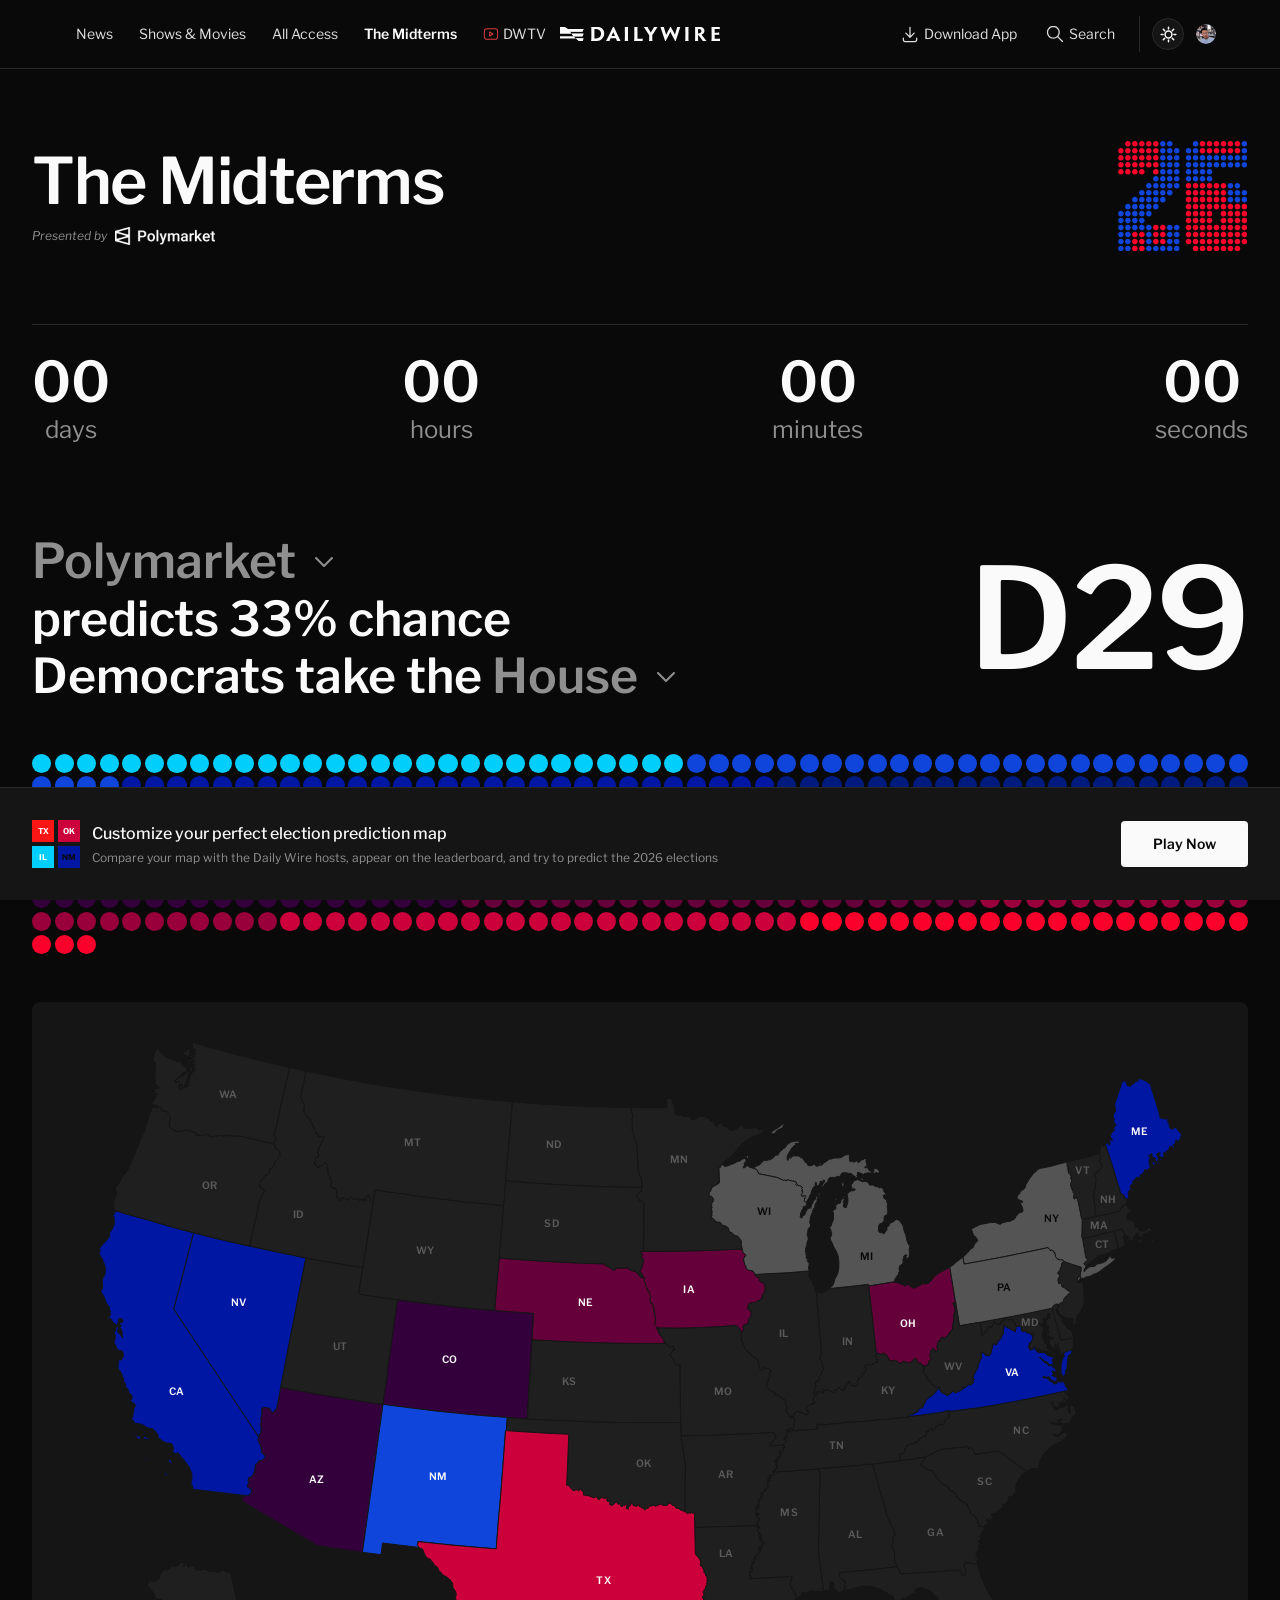
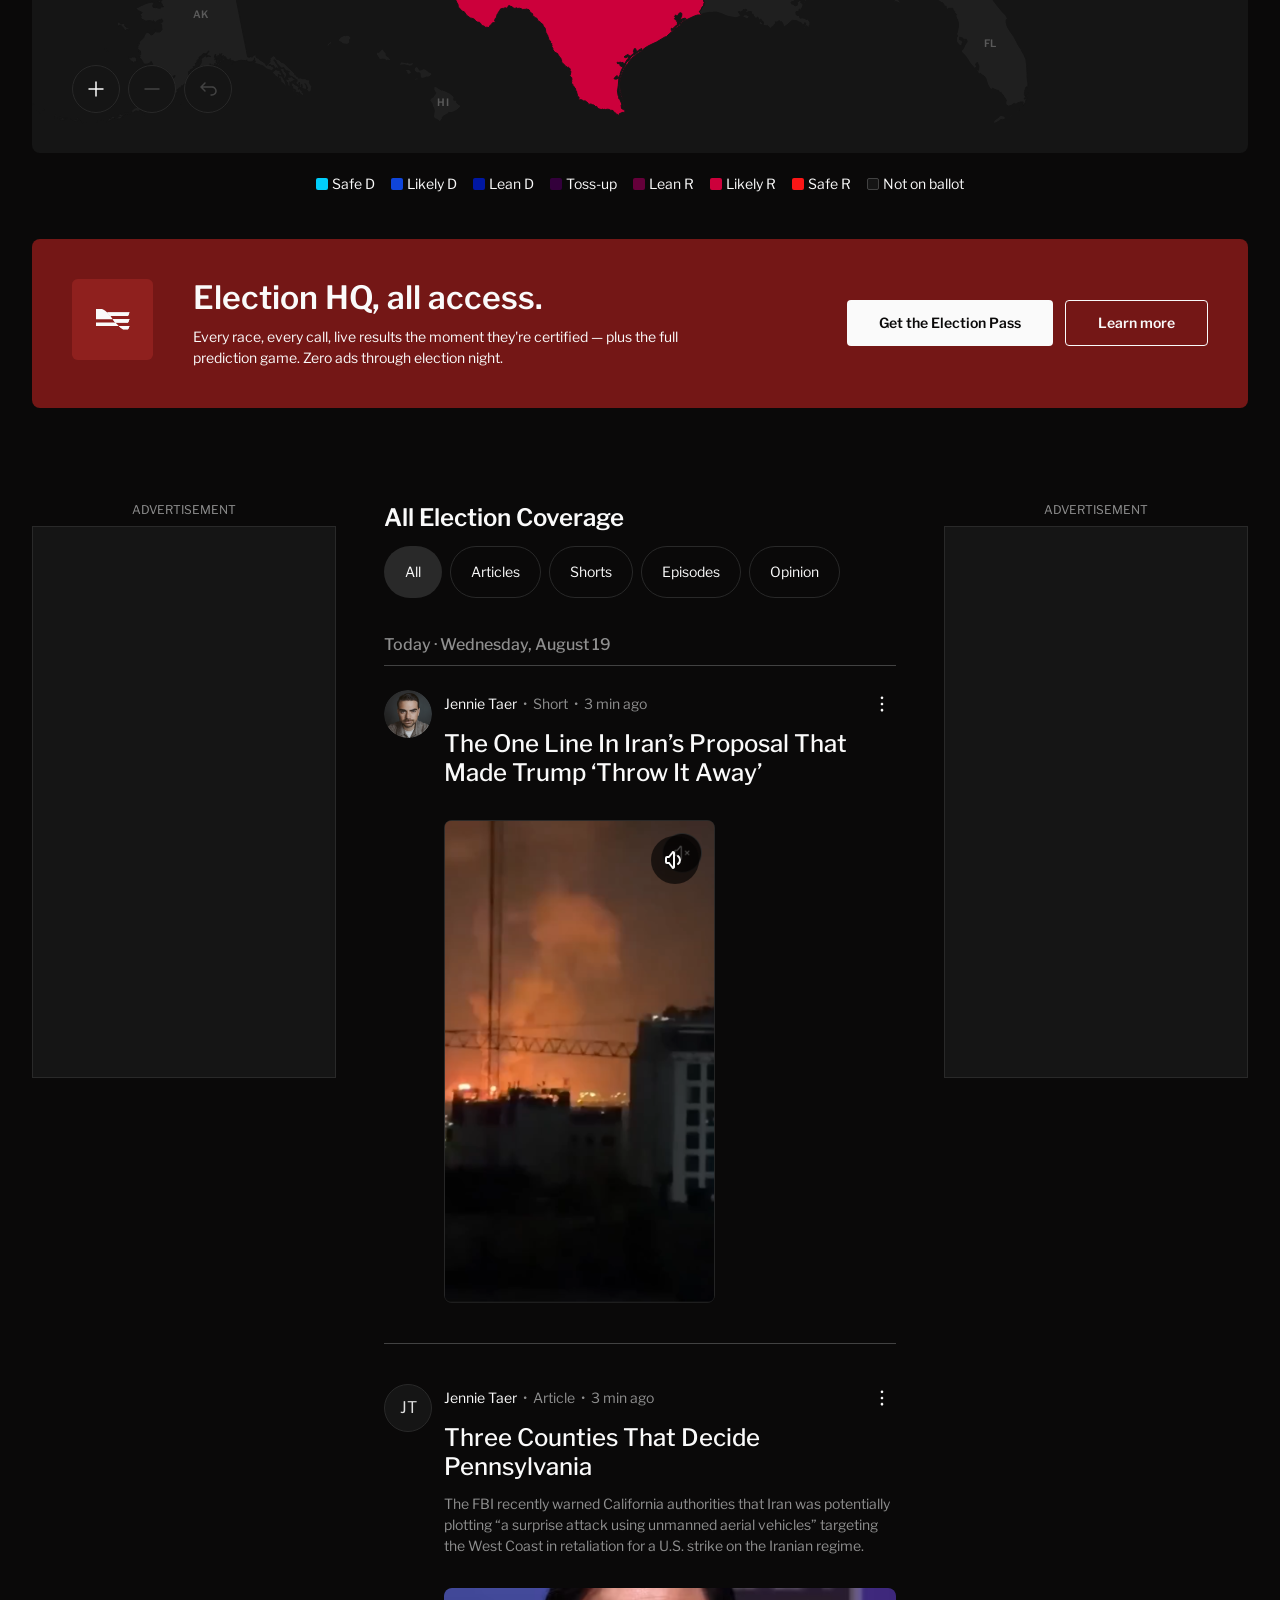
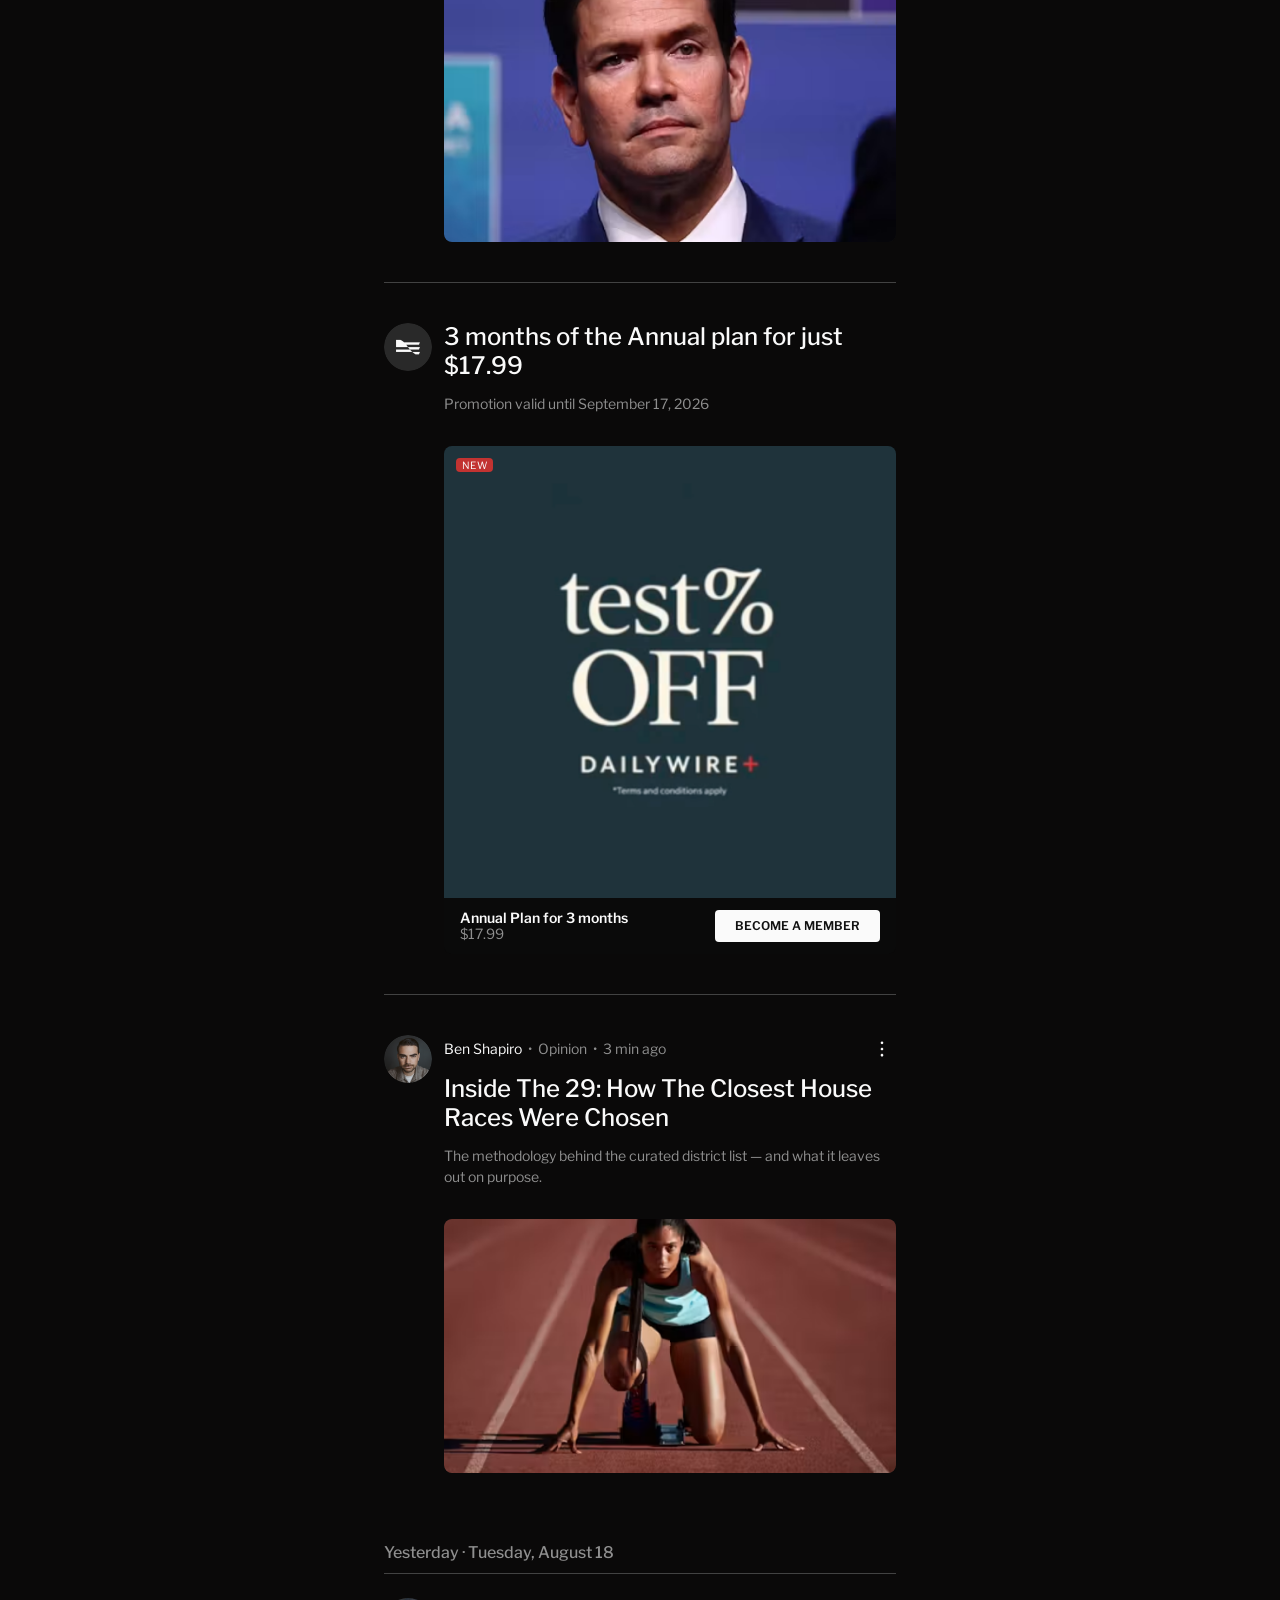
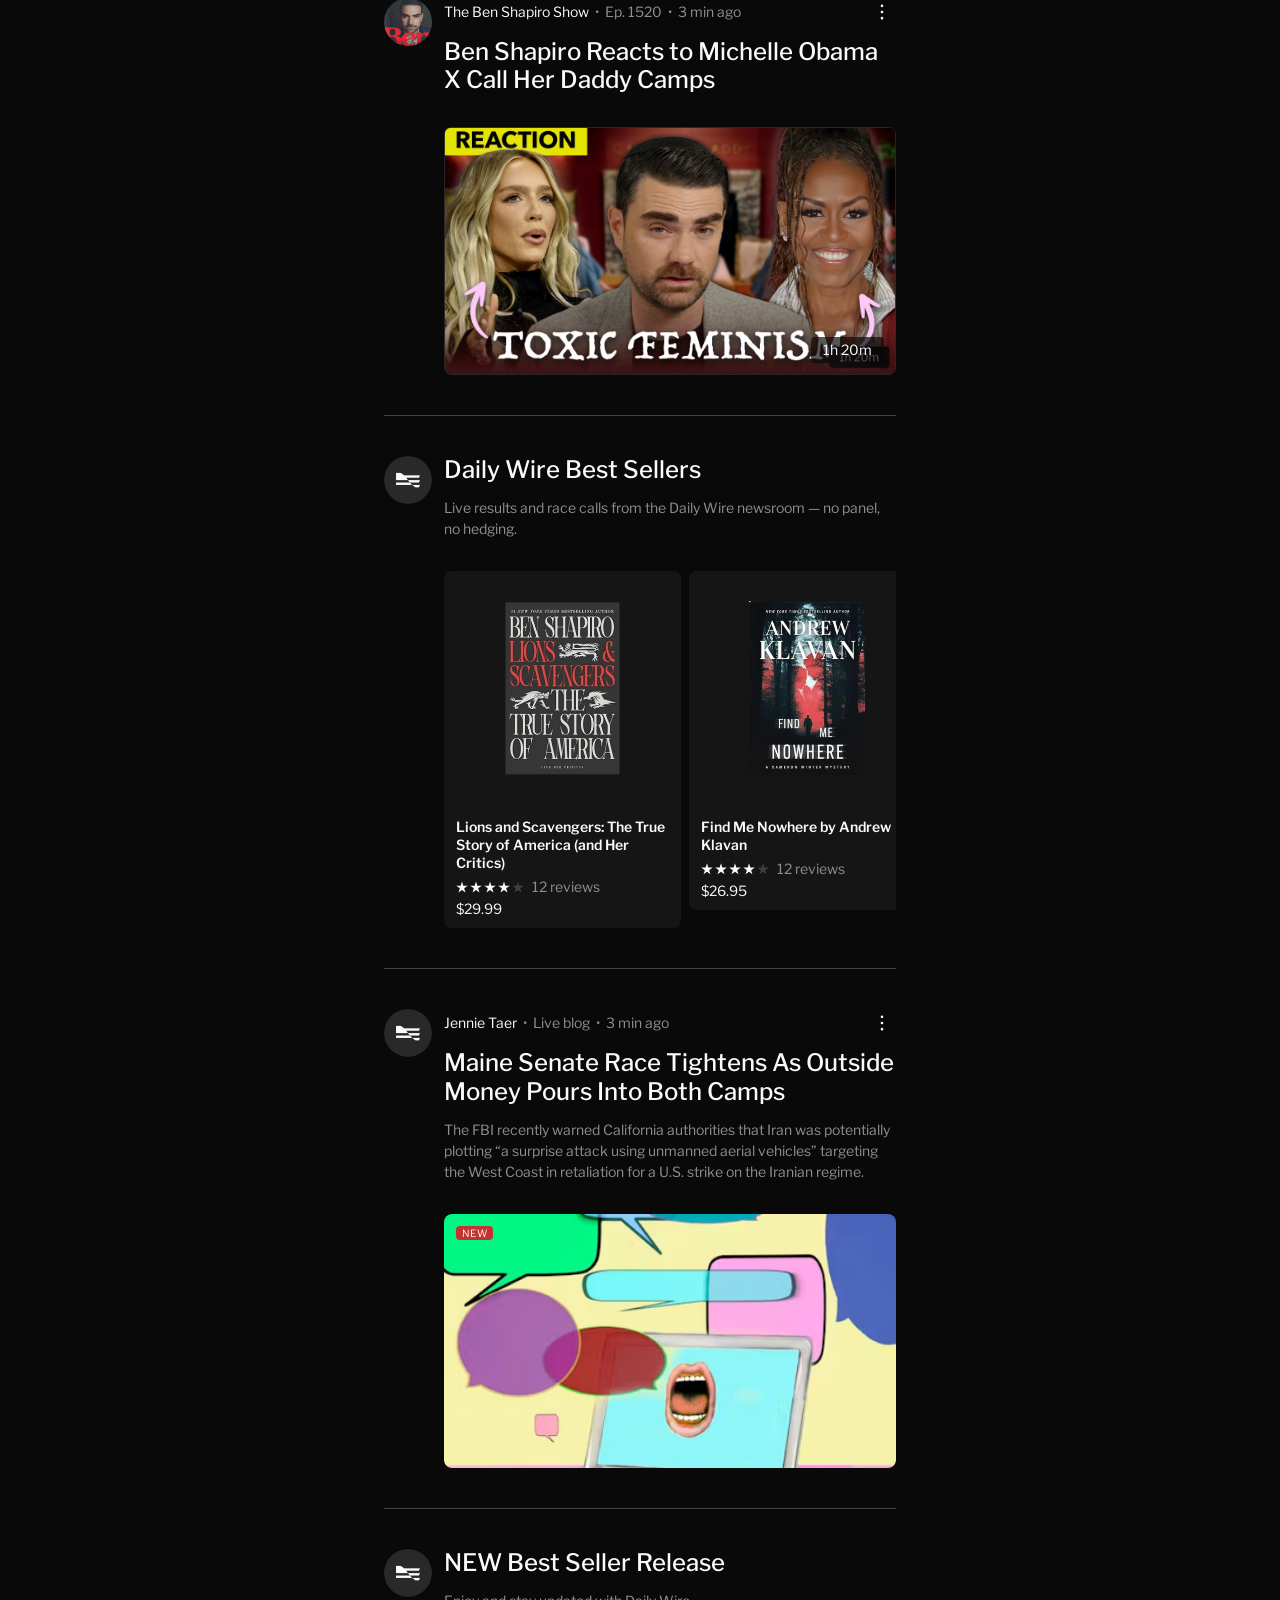
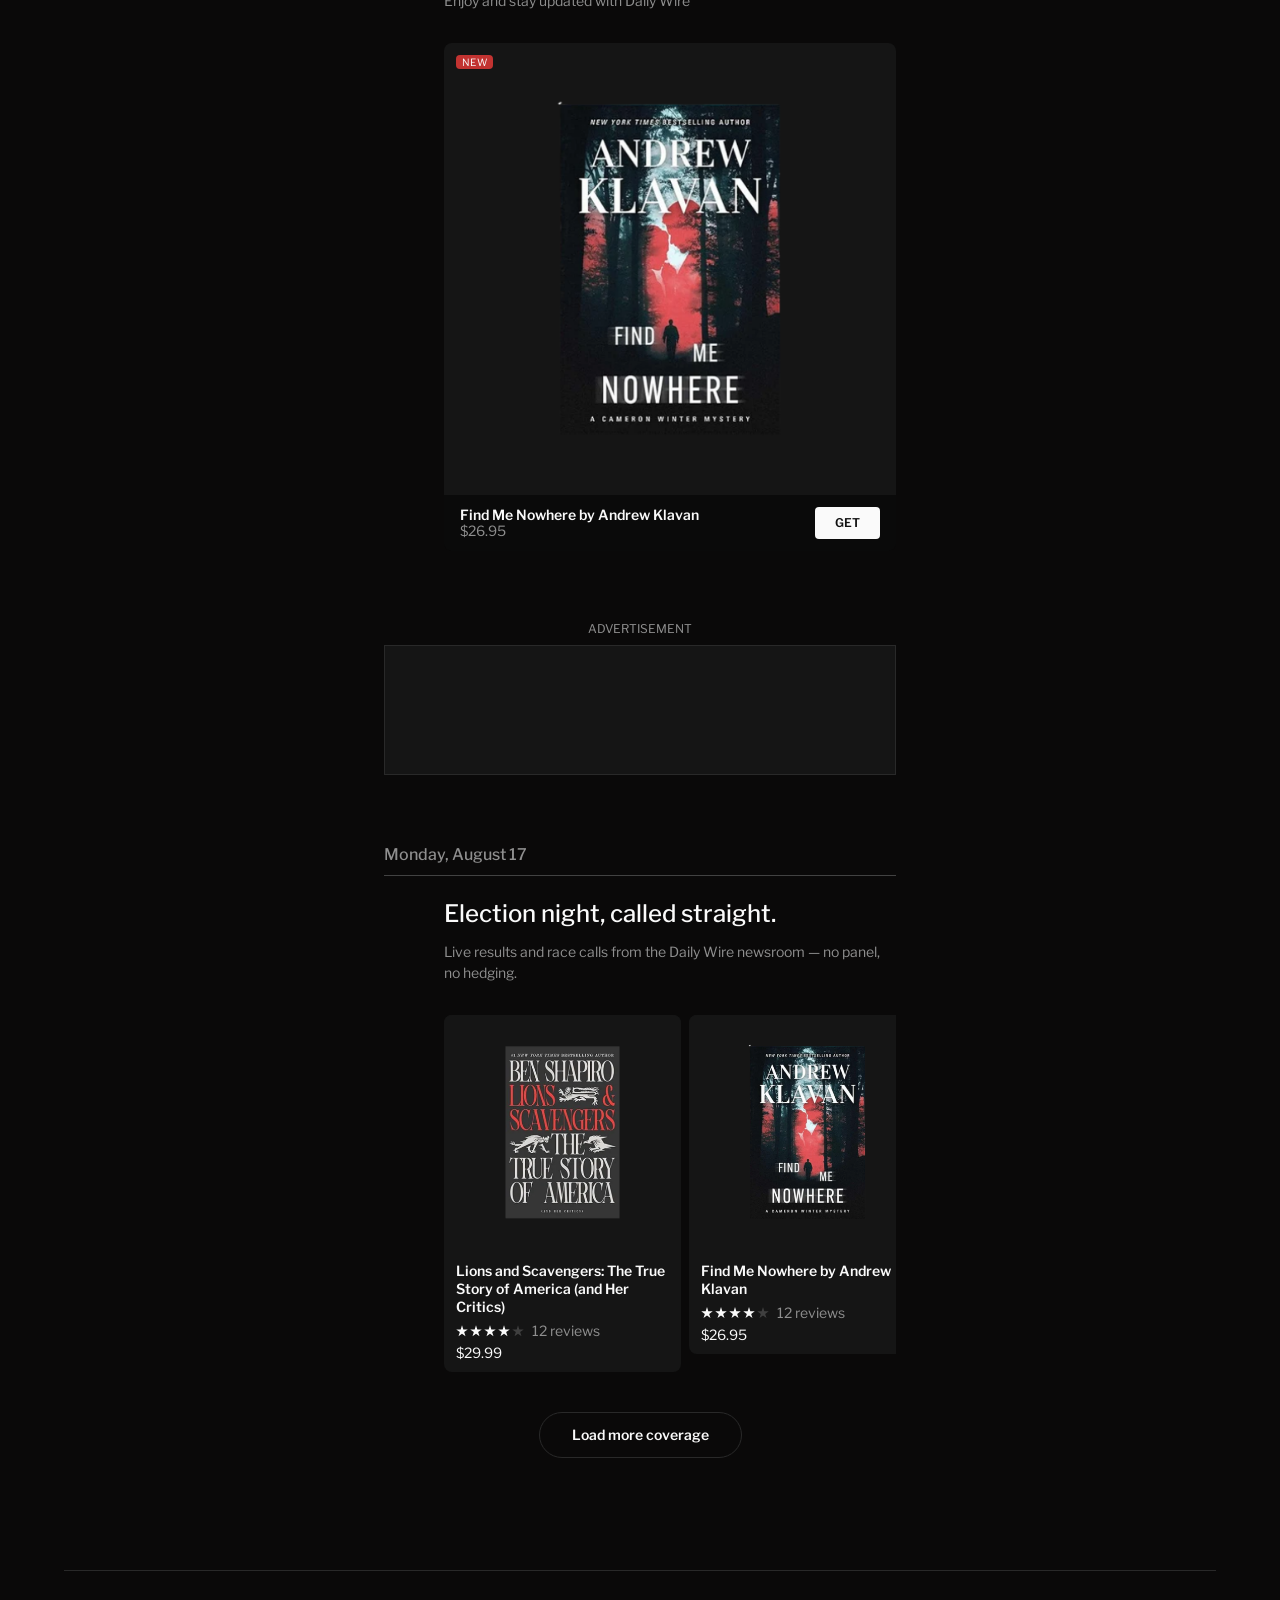
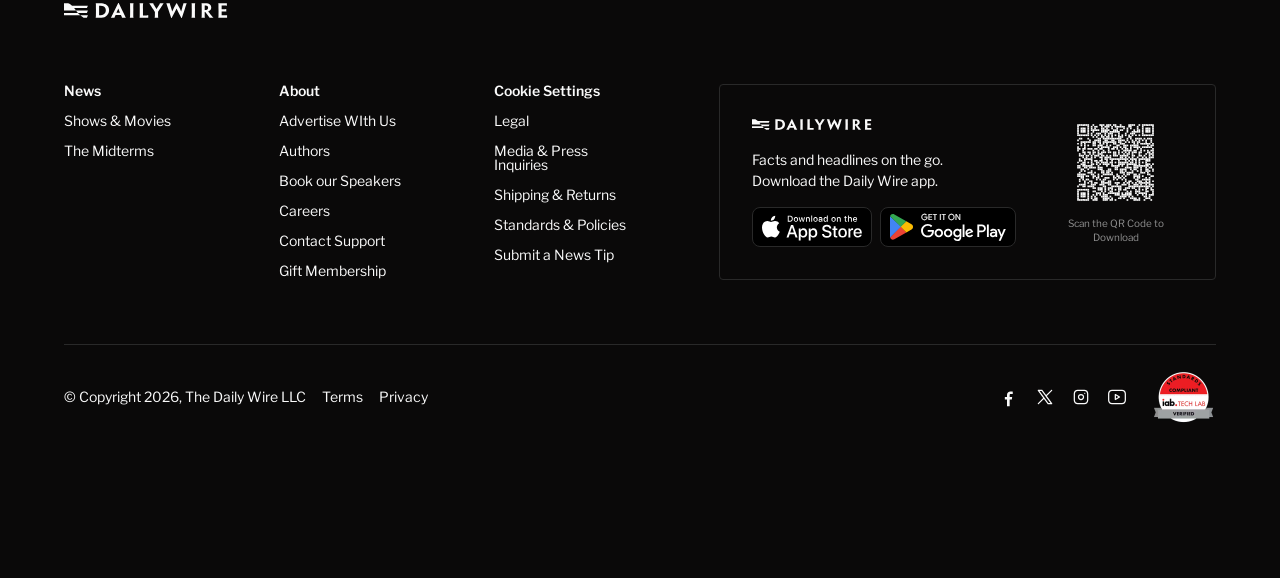
==== index.html @ e9448a6e "Stamp the CSS and JS links with a content hash Pages serves css/ and js/ with cache-control: max-age" ====
<!doctype html>
<html lang="en" data-theme="dark">
<head>
<meta charset="utf-8">
<meta name="viewport" content="width=device-width, initial-scale=1">
<title>2026 Midterms Elections and Predictions — The Daily Wire</title>
<link rel="preconnect" href="https://fonts.googleapis.com">
<link rel="preconnect" href="https://fonts.gstatic.com" crossorigin>
<link href="https://fonts.googleapis.com/css2?family=Libre+Franklin:wght@400;500;600;800&family=Inter:wght@600&display=swap" rel="stylesheet">
<link rel="stylesheet" href="css/tokens.css?v=a65aa919">
<link rel="stylesheet" href="css/app.css?v=9021384f">
</head>
<body>

<!-- =============================== HEADER =============================== -->
<header class="site-header">
  <div class="site-header__inner shell">

    <nav class="desktop-only" aria-label="Primary">
      <ul class="nav-list">
        <li><a class="nav-item" href="#">News</a></li>
        <li><a class="nav-item" href="#">Shows &amp; Movies</a></li>
        <li><a class="nav-item" href="#">All Access</a></li>
        <li><a class="nav-item is-current" href="#" aria-current="page">The Midterms</a></li>
        <li><a class="nav-item" href="#"><span class="icon icon--sm" style="color:var(--color-icon-brand-bold);-webkit-mask-image:url(assets/icons/icon_tabler-icon-brand-youtube.svg);mask-image:url(assets/icons/icon_tabler-icon-brand-youtube.svg)"></span>DWTV</a></li>
      </ul>
    </nav>

    <button class="icon-btn mobile-only" type="button" aria-label="Open menu">
      <svg width="20" height="20" viewBox="0 0 20 20" aria-hidden="true"><path d="M3 5h14M3 10h14M3 15h14" stroke="currentColor" stroke-width="1.6" stroke-linecap="round" fill="none"/></svg>
    </button>

    <a class="site-header__wordmark" href="#" aria-label="The Daily Wire">
      <span class="icon" style="width:100%;height:100%;-webkit-mask-image:url(assets/icons/icon_wordmark.svg);mask-image:url(assets/icons/icon_wordmark.svg)"></span>
    </a>

    <div class="site-header__right">
      <div class="site-header__actions desktop-only">
        <a class="nav-item" href="#"><span class="icon" style="-webkit-mask-image:url(assets/icons/icon_tabler-icon-download.svg);mask-image:url(assets/icons/icon_tabler-icon-download.svg)"></span>Download App</a>
        <a class="nav-item" href="#"><span class="icon" style="-webkit-mask-image:url(assets/icons/icon_tabler-icon-search.svg);mask-image:url(assets/icons/icon_tabler-icon-search.svg)"></span>Search</a>
      </div>
      <button class="icon-btn mobile-only" type="button" aria-label="Search">
        <span class="icon" style="-webkit-mask-image:url(assets/icons/icon_tabler-icon-search.svg);mask-image:url(assets/icons/icon_tabler-icon-search.svg)"></span>
      </button>
      <span class="header-divider desktop-only" aria-hidden="true"></span>
      <button class="theme-toggle" type="button" id="themeToggle" aria-pressed="false">
        <span class="sr-only" id="themeToggleLabel">Switch to light mode</span>
      </button>
      <span class="avatar"><img src="assets/img/img0_Person-Image.png" alt="" width="20" height="20"></span>
    </div>

  </div>
</header>

<main class="main">

  <!-- ================================ HERO ================================ -->
  <section class="hero shell">

    <!-- Map Final 8633:1053380 — title row, countdown, statement, seats grid -->
    <div class="hero__title-row">
      <div class="hero__titles">
        <h1 class="hero__title">The Midterms</h1>
        <p class="hero__presented">Presented by
          <img src="assets/img/presented-by.png" alt="Polymarket" width="100" height="18">
        </p>
      </div>
      <img class="hero__mark" src="assets/dot-mark.svg" alt="" width="130" height="111">
    </div>

    <hr class="hero__rule">

    <div class="countdown" role="group" aria-label="Time until polls close">
      <div class="countdown__cell"><u id="cdD">55</u><span class="countdown__unit">days</span></div>
      <div class="countdown__cell"><u id="cdH">05</u><span class="countdown__unit">hours</span></div>
      <div class="countdown__cell"><u id="cdM">20</u><span class="countdown__unit">minutes</span></div>
      <div class="countdown__cell"><u id="cdS">50</u><span class="countdown__unit">seconds</span></div>
    </div>

    <div class="statement">
      <!-- div, not p: the pickers carry <ul> menus, which the parser would use to
           auto-close a <p> — that silently dropped the rest of the sentence out of
           the 48px block. -->
      <div class="statement__text">
        <span class="statement__field">
          <button class="statement__pick" type="button" id="sourceChip" aria-haspopup="listbox" aria-expanded="false">
            <span id="pickSourceLabel">Polymarket</span>
            <span class="icon icon--lg" aria-hidden="true" style="-webkit-mask-image:url(assets/icons/icon_tabler-icon-chevron-down.svg);mask-image:url(assets/icons/icon_tabler-icon-chevron-down.svg)"></span>
          </button>
          <ul class="chip-menu" id="sourceMenu" role="listbox" aria-label="Source" hidden></ul>
        </span><br>
        predicts <span id="pickPct">53%</span> chance<br>
        Democrats take the
        <span class="statement__field">
          <button class="statement__pick" type="button" id="raceChip" aria-haspopup="listbox" aria-expanded="false">
            <span id="pickRaceLabel">Senate</span>
            <span class="icon icon--lg" aria-hidden="true" style="-webkit-mask-image:url(assets/icons/icon_tabler-icon-chevron-down.svg);mask-image:url(assets/icons/icon_tabler-icon-chevron-down.svg)"></span>
          </button>
          <ul class="chip-menu" id="raceMenu" role="listbox" aria-label="Race" hidden></ul>
        </span>
      </div>
      <p class="statement__margin" id="marginBig">R54</p>
    </div>

    <div class="seatsgrid" id="seatsGrid" role="img" aria-label="Seats in play"></div>

    <!-- seat bar + numbers -->
    <!-- map -->
    <div class="map-block">
      <div class="map-card">

        <div class="map-card__map" id="mapSlot"></div>

        <div class="map-zoom">
          <button class="map-zoom__btn" type="button" id="zoomIn" aria-label="Zoom in">
            <span class="icon icon--lg" style="-webkit-mask-image:url(assets/icons/icon_plus.svg);mask-image:url(assets/icons/icon_plus.svg)"></span>
          </button>
          <button class="map-zoom__btn" type="button" id="zoomOut" aria-label="Zoom out" disabled>
            <span class="icon icon--lg" style="-webkit-mask-image:url(assets/icons/icon_tabler-icon-minus.svg);mask-image:url(assets/icons/icon_tabler-icon-minus.svg)"></span>
          </button>
          <button class="map-zoom__btn" type="button" id="zoomReset" aria-label="Reset view" disabled>
            <span class="icon icon--lg" style="-webkit-mask-image:url(assets/icons/icon_tabler-icon-arrow-back-up.svg);mask-image:url(assets/icons/icon_tabler-icon-arrow-back-up.svg)"></span>
          </button>
        </div>

        <div class="map-tip" id="mapTip" role="tooltip" aria-hidden="true" hidden></div>

        <div class="panel-scrim" id="panelScrim" hidden></div>
        <aside class="panel" id="statePanel" role="dialog" aria-modal="false" aria-label="State detail" hidden></aside>
      </div>

      <ul class="map-legend">
        <li><i style="background:var(--rating-safe-d)"></i>Safe D</li>
        <li><i style="background:var(--rating-likely-d)"></i>Likely D</li>
        <li><i style="background:var(--rating-lean-d)"></i>Lean D</li>
        <li><i style="background:var(--rating-tossup)"></i>Toss-up</li>
        <li><i style="background:var(--rating-lean-r)"></i>Lean R</li>
        <li><i style="background:var(--rating-likely-r)"></i>Likely R</li>
        <li><i style="background:var(--rating-safe-r)"></i>Safe R</li>
        <li><i class="swatch-off"></i>Not on ballot</li>
      </ul>
    </div>

    <!-- DW+ band -->
    <section class="dwplus">
      <div class="dwplus__left">
        <span class="dwplus__badge" aria-hidden="true">
          <span class="icon" style="width:35px;height:21px;-webkit-mask-image:url(assets/icons/icon_dwplus-mark.svg);mask-image:url(assets/icons/icon_dwplus-mark.svg);-webkit-mask-size:contain;mask-size:contain"></span>
        </span>
        <div class="dwplus__text">
          <h2 class="dwplus__title">Election HQ, all access.</h2>
          <p class="dwplus__body">Every race, every call, live results the moment they're certified — plus the full prediction game. Zero ads through election night.</p>
        </div>
      </div>
      <div class="dwplus__actions">
        <a class="btn btn--primary" href="#">Get the Election Pass</a>
        <a class="btn btn--secondary" href="#">Learn more</a>
      </div>
    </section>

  </section>

  <!-- ============================== COVERAGE ============================== -->
  <div class="coverage shell">

    <aside class="coverage__rail desktop-only" aria-label="Advertisement">
      <span class="coverage__rail-label">ADVERTISEMENT</span>
      <div class="coverage__rail-box"></div>
    </aside>

    <div class="coverage__main">

      <div class="coverage__head">
        <h2 class="coverage__title">All Election Coverage</h2>
        <div class="filter-row" role="group" aria-label="Filter coverage">
          <button class="filter-x" type="button" id="filterClear" aria-label="Clear filters" tabindex="-1">
            <svg width="14" height="14" viewBox="0 0 14 14" fill="none" aria-hidden="true"><path d="m1 1 12 12M13 1 1 13" stroke="currentColor" stroke-width="1.6" stroke-linecap="round"/></svg>
          </button>
          <button class="filter-chip" type="button" data-filter="all" aria-pressed="true">All</button>
          <button class="filter-chip" type="button" data-filter="article" aria-pressed="false">Articles</button>
          <button class="filter-chip" type="button" data-filter="short" aria-pressed="false">Shorts</button>
          <button class="filter-chip" type="button" data-filter="episode" aria-pressed="false">Episodes</button>
          <button class="filter-chip" type="button" data-filter="opinion" aria-pressed="false">Opinion</button>

          <div class="trigger-field" id="hostField">
            <button class="host-trigger" type="button" id="hostTrigger" aria-haspopup="listbox" aria-expanded="false" tabindex="-1">
              <span class="host-avatar" aria-hidden="true"></span>
              <span id="hostLabel">All Hosts</span>
              <svg width="12" height="6" viewBox="0 0 12 6" fill="none" aria-hidden="true"><path d="m1 1 5 4 5-4" stroke="currentColor" stroke-width="1.5" stroke-linecap="round" stroke-linejoin="round"/></svg>
            </button>
            <ul class="chip-menu" id="hostMenu" role="listbox" aria-label="Host" hidden></ul>
          </div>
          <div class="trigger-field" id="stateField">
            <button class="host-trigger" type="button" id="stateTrigger" aria-haspopup="listbox" aria-expanded="false" tabindex="-1">
              <span id="stateLabel">All States</span>
              <svg width="12" height="6" viewBox="0 0 12 6" fill="none" aria-hidden="true"><path d="m1 1 5 4 5-4" stroke="currentColor" stroke-width="1.5" stroke-linecap="round" stroke-linejoin="round"/></svg>
            </button>
            <ul class="chip-menu" id="stateMenu" role="listbox" aria-label="State" hidden></ul>
          </div>
        </div>
      </div>

      <div class="coverage__groups">

        <section class="day-group">
          <h3 class="day-group__label">Today · Wednesday, August 19</h3>
          <div class="day-group__list">

      <article class="card" data-kind="short" data-host="Jennie Taer" data-state-tag="">
        <img class="card__avatar" src="assets/img/feed-av-1.png" alt="" width="48" height="48">
        <div class="card__main">
        <div class="card__meta">
          <div class="meta-list">
            <span class="byline">Jennie Taer</span><span>•</span>
            <span>Short</span><span>•</span>
            <span>3 min ago</span>
          </div>
          <button class="icon-btn" type="button" aria-label="More options"><span class="icon" style="-webkit-mask-image:url(assets/icons/icon_tabler-icon-dots-vertical.svg);mask-image:url(assets/icons/icon_tabler-icon-dots-vertical.svg)"></span></button>
        </div>
          <div class="card__text">
            <h4 class="card__title">The One Line In Iran’s Proposal That Made Trump ‘Throw It Away’</h4>
          </div>
          <figure class="card__media card__media--short">
            <img src="assets/img/feed-short-iran.png" alt="" width="330" height="587">
            <button class="card__mute" type="button" aria-label="Unmute"><span class="icon" style="-webkit-mask-image:url(assets/icons/icon_tabler-icon-volume-3.svg);mask-image:url(assets/icons/icon_tabler-icon-volume-3.svg)"></span></button>
          </figure>
        </div>
      </article>

      <article class="card" data-kind="article" data-host="Jennie Taer" data-state-tag="PA">
        <span class="card__avatar card__avatar--initials" aria-hidden="true">JT</span>
        <div class="card__main">
        <div class="card__meta">
          <div class="meta-list">
            <span class="byline">Jennie Taer</span><span>•</span>
            <span>Article</span><span>•</span>
            <span>3 min ago</span>
          </div>
          <button class="icon-btn" type="button" aria-label="More options"><span class="icon" style="-webkit-mask-image:url(assets/icons/icon_tabler-icon-dots-vertical.svg);mask-image:url(assets/icons/icon_tabler-icon-dots-vertical.svg)"></span></button>
        </div>
          <div class="card__text">
            <h4 class="card__title">Three Counties That Decide Pennsylvania</h4>
          <p class="card__desc">The FBI recently warned California authorities that Iran was potentially plotting “a surprise attack using unmanned aerial vehicles” targeting the West Coast in retaliation for a U.S. strike on the Iranian regime.</p>
          </div>
          <figure class="card__media">
            <img src="assets/img/feed-thumb-pa.png" alt="" width="548" height="308">
          </figure>
        </div>
      </article>

      <article class="card card--promo" data-kind="promo" data-host="" data-state-tag="">
        <img class="card__avatar" src="assets/img/feed-av-dw.png" alt="" width="48" height="48">
        <div class="card__main">
          <div class="card__text">
            <h4 class="card__title">3 months of the Annual plan for just $17.99</h4>
            <p class="card__desc">Promotion valid until September 17, 2026</p>
          </div>
          <figure class="card__media card__media--offer">
            <span class="card__flag">NEW</span>
            <img src="assets/img/feed-promo-offer.png" alt="" width="546" height="546">
            <figcaption class="offer-bar">
              <span class="offer-bar__text"><b>Annual Plan for 3 months</b><span>$17.99</span></span>
              <a class="btn btn--light" href="#">BECOME A MEMBER</a>
            </figcaption>
          </figure>
        </div>
      </article>

      <article class="card" data-kind="opinion" data-host="Ben Shapiro" data-state-tag="">
        <img class="card__avatar" src="assets/img/feed-av-2.png" alt="" width="48" height="48">
        <div class="card__main">
        <div class="card__meta">
          <div class="meta-list">
            <span class="byline">Ben Shapiro</span><span>•</span>
            <span>Opinion</span><span>•</span>
            <span>3 min ago</span>
          </div>
          <button class="icon-btn" type="button" aria-label="More options"><span class="icon" style="-webkit-mask-image:url(assets/icons/icon_tabler-icon-dots-vertical.svg);mask-image:url(assets/icons/icon_tabler-icon-dots-vertical.svg)"></span></button>
        </div>
          <div class="card__text">
            <h4 class="card__title">Inside The 29: How The Closest House Races Were Chosen</h4>
          <p class="card__desc">The methodology behind the curated district list — and what it leaves out on purpose.</p>
          </div>
          <figure class="card__media">
            <img src="assets/img/feed-thumb-29.png" alt="" width="548" height="308">
          </figure>
        </div>
      </article>
          </div>
        </section>

        <section class="day-group">
          <h3 class="day-group__label">Yesterday · Tuesday, August 18</h3>
          <div class="day-group__list">

      <article class="card" data-kind="episode" data-host="Ben Shapiro" data-state-tag="">
        <img class="card__avatar" src="assets/img/feed-av-show.png" alt="" width="48" height="48">
        <div class="card__main">
        <div class="card__meta">
          <div class="meta-list">
            <span class="byline">The Ben Shapiro Show</span><span>•</span>
            <span>Ep. 1520</span><span>•</span>
            <span>3 min ago</span>
          </div>
          <button class="icon-btn" type="button" aria-label="More options"><span class="icon" style="-webkit-mask-image:url(assets/icons/icon_tabler-icon-dots-vertical.svg);mask-image:url(assets/icons/icon_tabler-icon-dots-vertical.svg)"></span></button>
        </div>
          <div class="card__text">
            <h4 class="card__title">Ben Shapiro Reacts to Michelle Obama X Call Her Daddy Camps</h4>
          </div>
          <figure class="card__media">
            <img src="assets/img/feed-thumb-ep.png" alt="" width="548" height="300">
            <span class="card__badge">1h 20m</span>
          </figure>
        </div>
      </article>

      <article class="card card--promo" data-kind="promo" data-host="" data-state-tag="">
        <img class="card__avatar" src="assets/img/feed-av-shop.png" alt="" width="48" height="48">
        <div class="card__main">
          <div class="card__text">
            <h4 class="card__title">Daily Wire Best Sellers</h4>
            <p class="card__desc">Live results and race calls from the Daily Wire newsroom — no panel, no hedging.</p>
          </div>
          <div class="product-strip">
            <article class="product">
              <img class="product__img" src="assets/img/prod-lions.png" alt="" width="235" height="235">
              <div class="product__body">
                <h5 class="product__name">Lions and Scavengers: The True Story of America (and Her Critics)</h5>
                <p class="product__rating"><span class="stars" aria-hidden="true"><span class="star is-on"></span><span class="star is-on"></span><span class="star is-on"></span><span class="star is-on"></span><span class="star"></span></span>12 reviews</p>
                <p class="product__price">$29.99</p>
              </div>
            </article>
            <article class="product">
              <img class="product__img" src="assets/img/prod-nowhere.png" alt="" width="235" height="235">
              <div class="product__body">
                <h5 class="product__name">Find Me Nowhere by Andrew Klavan</h5>
                <p class="product__rating"><span class="stars" aria-hidden="true"><span class="star is-on"></span><span class="star is-on"></span><span class="star is-on"></span><span class="star is-on"></span><span class="star"></span></span>12 reviews</p>
                <p class="product__price">$26.95</p>
              </div>
            </article>
            <article class="product">
              <img class="product__img" src="assets/img/prod-rosary.png" alt="" width="235" height="235">
              <div class="product__body">
                <h5 class="product__name">Theotokos Handmade Rosaries</h5>
                <p class="product__rating"><span class="stars" aria-hidden="true"><span class="star is-on"></span><span class="star is-on"></span><span class="star is-on"></span><span class="star is-on"></span><span class="star is-on"></span></span>8 reviews</p>
                <p class="product__price">$160.00</p>
              </div>
            </article>
          </div>
        </div>
      </article>

      <article class="card" data-kind="article" data-host="Jennie Taer" data-state-tag="ME">
        <img class="card__avatar" src="assets/img/feed-av-live.png" alt="" width="48" height="48">
        <div class="card__main">
        <div class="card__meta">
          <div class="meta-list">
            <span class="byline">Jennie Taer</span><span>•</span>
            <span>Live blog</span><span>•</span>
            <span>3 min ago</span>
          </div>
          <button class="icon-btn" type="button" aria-label="More options"><span class="icon" style="-webkit-mask-image:url(assets/icons/icon_tabler-icon-dots-vertical.svg);mask-image:url(assets/icons/icon_tabler-icon-dots-vertical.svg)"></span></button>
        </div>
          <div class="card__text">
            <h4 class="card__title">Maine Senate Race Tightens As Outside Money Pours Into Both Camps</h4>
          <p class="card__desc">The FBI recently warned California authorities that Iran was potentially plotting “a surprise attack using unmanned aerial vehicles” targeting the West Coast in retaliation for a U.S. strike on the Iranian regime.</p>
          </div>
          <figure class="card__media">
            <img src="assets/img/feed-thumb-live.png" alt="" width="548" height="308">
            <span class="card__flag">NEW</span>
          </figure>
        </div>
      </article>

      <article class="card card--promo" data-kind="promo" data-host="" data-state-tag="">
        <img class="card__avatar" src="assets/img/feed-av-book.png" alt="" width="48" height="48">
        <div class="card__main">
          <div class="card__text">
            <h4 class="card__title">NEW Best Seller Release</h4>
            <p class="card__desc">Enjoy and stay updated with Daily Wire</p>
          </div>
          <figure class="card__media card__media--offer">
            <span class="card__flag">NEW</span>
            <img src="assets/img/feed-promo-book.png" alt="" width="546" height="546">
            <figcaption class="offer-bar">
              <span class="offer-bar__text"><b>Find Me Nowhere by Andrew Klavan</b><span>$26.95</span></span>
              <a class="btn btn--light" href="#">GET</a>
            </figcaption>
          </figure>
        </div>
      </article>
          </div>
        </section>

        <div class="ad-slot" role="complementary" aria-label="Advertisement">
          <span class="ad-slot__label">ADVERTISEMENT</span>
          <div class="ad-slot__box"></div>
        </div>

        <section class="day-group">
          <h3 class="day-group__label">Monday, August 17</h3>
          <div class="day-group__list">

      <article class="card card--promo" data-kind="promo" data-host="" data-state-tag="">
        <img class="card__avatar" src="assets/img/feed-av-night.png" alt="" width="48" height="48">
        <div class="card__main">
          <div class="card__text">
            <h4 class="card__title">Election night, called straight.</h4>
            <p class="card__desc">Live results and race calls from the Daily Wire newsroom — no panel, no hedging.</p>
          </div>
          <div class="product-strip">
            <article class="product">
              <img class="product__img" src="assets/img/prod-lions.png" alt="" width="235" height="235">
              <div class="product__body">
                <h5 class="product__name">Lions and Scavengers: The True Story of America (and Her Critics)</h5>
                <p class="product__rating"><span class="stars" aria-hidden="true"><span class="star is-on"></span><span class="star is-on"></span><span class="star is-on"></span><span class="star is-on"></span><span class="star"></span></span>12 reviews</p>
                <p class="product__price">$29.99</p>
              </div>
            </article>
            <article class="product">
              <img class="product__img" src="assets/img/prod-nowhere.png" alt="" width="235" height="235">
              <div class="product__body">
                <h5 class="product__name">Find Me Nowhere by Andrew Klavan</h5>
                <p class="product__rating"><span class="stars" aria-hidden="true"><span class="star is-on"></span><span class="star is-on"></span><span class="star is-on"></span><span class="star is-on"></span><span class="star"></span></span>12 reviews</p>
                <p class="product__price">$26.95</p>
              </div>
            </article>
            <article class="product">
              <img class="product__img" src="assets/img/prod-beanie.png" alt="" width="235" height="235">
              <div class="product__body">
                <h5 class="product__name">Wool Beanie</h5>
                <p class="product__rating"><span class="stars" aria-hidden="true"><span class="star is-on"></span><span class="star is-on"></span><span class="star is-on"></span><span class="star is-on"></span><span class="star"></span></span>3 reviews</p>
                <p class="product__price">$160.00</p>
              </div>
            </article>
          </div>
        </div>
      </article>
            <button class="btn btn--outline load-more" type="button">Load more coverage</button>
          </div>
        </section>

      </div>
    </div>


    <aside class="coverage__rail desktop-only" aria-label="Advertisement">
      <span class="coverage__rail-label">ADVERTISEMENT</span>
      <div class="coverage__rail-box"></div>
    </aside>
  </div>
</main>

<!-- =============================== FOOTER =============================== -->
<footer class="site-footer">
  <div class="site-footer__inner shell">

    <div class="site-footer__brand">
      <hr>
      <span class="site-footer__logo" aria-label="The Daily Wire">
        <span class="icon" style="width:100%;height:15px;-webkit-mask-image:url(assets/icons/icon_brand-logo.svg);mask-image:url(assets/icons/icon_brand-logo.svg)"></span>
      </span>
    </div>

    <div class="footer-links">
      <div class="footer-links__cols">
        <nav class="footer-links__col" aria-label="Content">
          <a href="#">News</a><a href="#">Shows &amp; Movies</a><a href="#">The Midterms</a>
        </nav>
        <nav class="footer-links__col" aria-label="Company">
          <a href="#">About</a><a href="#">Advertise WIth Us</a><a href="#">Authors</a><a href="#">Book our Speakers</a><a href="#">Careers</a><a href="#">Contact Support</a><a href="#">Gift Membership</a>
        </nav>
        <nav class="footer-links__col" aria-label="Policies">
          <a href="#">Cookie Settings</a><a href="#">Legal</a><a href="#">Media &amp; Press Inquiries</a><a href="#">Shipping &amp; Returns</a><a href="#">Standards &amp; Policies</a><a href="#">Submit a News Tip</a>
        </nav>
      </div>

      <div class="app-promo">
        <div class="app-promo__text">
          <span class="app-promo__logo">
            <span class="icon" style="width:120px;height:14px;-webkit-mask-image:url(assets/icons/icon_brand-logo.svg);mask-image:url(assets/icons/icon_brand-logo.svg)"></span>
          </span>
          <p class="app-promo__copy">Facts and headlines on the go. Download the Daily Wire app.</p>
          <div class="app-promo__stores">
            <img src="assets/icons/asset_appstore.svg" alt="Download on the App Store">
            <img src="assets/icons/asset_googleplay.svg" alt="Get it on Google Play">
        </div>
        </div>
        <div class="app-promo__qr">
          <img src="assets/icons/asset_qr.svg" alt="">
          <span>Scan the QR Code to Download</span>
        </div>
      </div>
    </div>

    <div class="footer-bottom">
      <div class="footer-bottom__left">
        <span>© Copyright 2026, The Daily Wire LLC</span>
        <a href="#">Terms</a>
        <a href="#">Privacy</a>
      </div>
      <div class="footer-bottom__right">
        <div class="social">
          <a href="#" aria-label="Facebook"><svg width="20" height="20" viewBox="0 0 24 24" fill="currentColor" aria-hidden="true"><path d="M14 8.5h2.5V5.6C16.1 5.5 15 5.4 13.8 5.4c-2.5 0-4.2 1.5-4.2 4.3v2.2H7v3.2h2.6V23h3.2v-7.9h2.6l.4-3.2h-3v-1.9c0-.9.3-1.5 1.2-1.5z"/></svg></a>
          <a href="#" aria-label="X"><span class="icon" style="-webkit-mask-image:url(assets/icons/icon_tabler-icon-brand-x.svg);mask-image:url(assets/icons/icon_tabler-icon-brand-x.svg)"></span></a>
          <a href="#" aria-label="Instagram"><span class="icon" style="-webkit-mask-image:url(assets/icons/icon_tabler-icon-brand-instagram.svg);mask-image:url(assets/icons/icon_tabler-icon-brand-instagram.svg)"></span></a>
          <a href="#" aria-label="YouTube"><span class="icon" style="-webkit-mask-image:url(assets/icons/icon_tabler-icon-brand-youtube.svg);mask-image:url(assets/icons/icon_tabler-icon-brand-youtube.svg)"></span></a>
        </div>
        <img class="footer-bottom__badge" src="assets/img/img24_Certification-Badge.png" alt="" width="65" height="56">
      </div>
    </div>

  </div>
</footer>

<!-- ============================ BARRA DO JOGO ============================ -->
<div class="game-bar">
  <div class="game-bar__states" aria-hidden="true">
    <span class="game-bar__state" style="background:var(--rating-safe-r)">TX</span>
    <span class="game-bar__state" style="background:var(--rating-likely-r)">OK</span>
    <span class="game-bar__state" style="background:var(--rating-safe-d)">IL</span>
    <span class="game-bar__state is-light" style="background:var(--rating-lean-d)">NM</span>
  </div>
  <div class="game-bar__text">
    <span class="game-bar__title">Customize your perfect election prediction map</span>
    <span class="game-bar__sub">Compare your map with the Daily Wire hosts, appear on the leaderboard, and try to predict the 2026 elections</span>
  </div>
  <a class="btn btn--primary" href="#">Play Now</a>
</div>

<script src="js/data.js?v=a6fd2dd5"></script>
<script src="js/app.js?v=3f665c49"></script>
</body>
</html>
---- css/tokens.css ----
/* ------------------------------------------------------------------ *
 * Daily Wire — Election Hub
 * Design tokens read straight from Figma ("DW WIP Q3 (2026)" →
 * page "[CO] - Election Hub" → section "Latest").
 * Every custom property below maps 1:1 to a semantic variable in the file;
 * each mode's value (Dark / Light) is the one resolved there.
 * ------------------------------------------------------------------ */

:root {
  /* ---- Spacing (semantic/spacing/*) ---- */
  --space-none: 0px;
  --space-xxs: 2px;
  --space-xs: 4px;
  --space-sm: 6px;
  --space-md: 8px;
  --space-lg: 12px;
  --space-xl: 16px;
  --space-2xl: 20px;
  --space-3xl: 24px;
  --space-4xl: 32px;
  --space-5xl: 40px;
  --space-6xl: 48px;
  --space-8xl: 64px;
  --space-9xl: 72px;

  /* ---- Radius (semantic/border-radius/*) ---- */
  --radius-sm: 4px;
  --radius-md: 8px;
  --radius-lg: 12px;
  --radius-full: 999px;
  --radius-pill: 9999px;

  /* ---- Type (semantic/font-size/*) ---- */
  --font-size-xxs: 10px;
  --font-size-xs: 12px;
  --font-size-sm: 14px;
  --font-size-md: 16px;
  --font-size-lg: 20px;
  --font-size-xl: 24px;
  --font-size-2xl: 32px;
  --font-size-3xl: 40px;

  --font-family-default: "Libre Franklin", "Helvetica Neue", Helvetica, Arial, sans-serif;
  --font-family-ui: "Inter", "Libre Franklin", system-ui, sans-serif;

  --font-weight-regular: 400;
  --font-weight-medium: 500;
  --font-weight-semibold: 600;
  --font-weight-extrabold: 800;

  /* ---- Colours that are fixed in both modes ---- */
  --color-background-brand-bold: #c23331;
  --color-icon-brand-bold: #db3d3b;
  --color-link-brand-bold: #eb605e;
  --color-text-always-light: #fafafa;
  --color-overlay-neutral-strong: #000000;

  /* DW+ band gradient */
  --gradient-brand: linear-gradient(90deg, #c23331 0%, #8e2726 100%);

  /* ---- Party scale of the map ----
     Taken verbatim from the election-hub-design prototype (`colors.css`), which
     is where this map's look comes from. Deliberately NOT the brand red: brand
     never encodes data, party colours never style chrome. Identical in both
     themes — saturation carries meaning, so it cannot shift with the theme. */
  /* Ramp lifted from the "Senate Hemicycle / 100 seats" frame (8587:177970):
     nine seat colours running cyan -> blue -> navy -> dark -> maroon -> red.
     The bright ends are the comfortable races and the dark middle is the close
     ones, so brightness reads as distance between the parties. Seven of the
     nine map onto our categories; #001b7e and #99003b are the two the seven
     categories have no slot for. */
  --rating-safe-d: #01cefb;
  --rating-likely-d: #0f45db;
  --rating-lean-d: #0017a3;
  --rating-tossup: #33003b;
  --rating-lean-r: #65003a;
  --rating-likely-r: #cc003b;
  --rating-safe-r: #fb1616;

  --rating-nodata: #545454;
  --rating-blank: #1f1f1f;

  /* ---- Motion ----
     Nothing lands all at once: each duration matches how much it moves. The
     curve is always the same (quick exit, calm arrival), so the whole thing
     reads as one system rather than a pile of separate animations. */
  --ease: cubic-bezier(0.22, 0.61, 0.36, 1);
  --dur-micro: 160ms;   /* colour, border, opacity on something small */
  --dur-short: 260ms;   /* hover, chips, buttons */
  --dur-medium: 420ms;  /* panel entering, staggered content */
  --dur-long: 620ms;    /* map camera, bars growing */

  /* Abbreviation colour per rating — black or white, whichever contrasts more
     over that fill. Computed by scripts/gen_map.py, which prints this block.
     Worst case is 5.0:1 (Safe R), above the AA minimum. */
  --label-safe-d: #0a0909;    /* 10.6:1 over #01cefb */
  --label-likely-d: #fafafa;  /*  7.0:1 over #0f45db */
  --label-lean-d: #fafafa;    /* 12.2:1 over #0017a3 */
  --label-tossup: #fafafa;    /* 16.7:1 over #33003b */
  --label-lean-r: #fafafa;    /* 12.5:1 over #65003a */
  --label-likely-r: #fafafa;  /*  5.5:1 over #cc003b */
  --label-safe-r: #0a0909;    /*  5.0:1 over #fb1616 */
  --label-nodata: #0a0909;    /*  6.1:1 over #8f8f8f */
  --label-blank: #fafafa;     /* 17.5:1 over #151515 */

  /* ---- Seat bar ---- */
  --seatbar-track: #212121;
  --seatbar-dem: #0044c9;
  --seatbar-toss: #9ca3b0;
  --seatbar-rep: #d71e28;
}

/* ============================ DARK (default) ============================ */
:root,
:root[data-theme="dark"] {
  color-scheme: dark;

  --color-background-neutral-bold: #0a0909;
  --color-background-neutral-medium: #151515;
  --color-background-neutral-subtle: #151515;
  --color-background-neutral-subtle-hovered: #292929;
  --color-background-neutral-subtlest: #292929;
  --color-background-inverse-bold: #fafafa;
  --color-background-brand-subtlest: #741716;
  --color-background-brand-subtlest-hovered: #8f201e;

  --color-border-neutral-bold: #292929;
  --color-border-neutral-subtle: #424242;
  --color-border-neutral-strong: #0a0909;
  --color-border-inverse-bold: #fafafa;

  --color-text-neutral-bold: #fafafa;
  --color-text-neutral-subtle: #dfdfdf;
  --color-text-neutral-subtlest: #8f8f8f;
  --color-text-inverse-bold: #0a0909;
  --color-text-info-bold: #60a5fa;

  --color-icon-neutral-bold: #fafafa;
  --color-icon-neutral-bold-disabled: #424242;
  --color-icon-neutral-subtlest: #8f8f8f;
  --color-icon-inverse-bold: #0a0909;

  /* States with no race: barely above the card surface, so they read as inert
     rather than broken (they are the majority of the map for Senate). */
  --rating-off: #1f1f1f;
  --label-off: #a3a3a3;       /* text/neutral/subtlest, dimmed further in CSS */
  /* Strokes match the card surface, so the shapes read as cut-outs. */
  --state-border: #151515;

  /* Race modal shadow: full in dark (as in Figma, 250 blur at 100%), discreet
     in light — at 100% it turns into a grey smear across the page. */
  --panel-shadow: rgba(0, 0, 0, 1);
}

/* ============================== LIGHT ============================== */
:root[data-theme="light"] {
  color-scheme: light;

  --color-background-neutral-bold: #fafafa;
  --color-background-neutral-medium: #ffffff;
  --color-background-neutral-subtle: #f0f0f0;
  --color-background-neutral-subtle-hovered: #dfdfdf;
  --color-background-neutral-subtlest: #dfdfdf;
  --color-background-inverse-bold: #0a0909;
  --color-background-brand-subtlest: #fbd7d7;
  --color-background-brand-subtlest-hovered: #f7b0af;

  --color-border-neutral-bold: #d1d1d1;
  --color-border-neutral-subtle: #d1d1d1;
  --color-border-neutral-strong: #fafafa;
  --color-border-inverse-bold: #0a0909;

  --color-text-neutral-bold: #0a0909;
  --color-text-neutral-subtle: #5c5c5c;
  --color-text-neutral-subtlest: #5c5c5c;
  --color-text-inverse-bold: #fafafa;
  --color-text-info-bold: #1d4ed8;

  --color-icon-neutral-bold: #0a0909;
  --color-icon-neutral-bold-disabled: #8f8f8f;
  --color-icon-neutral-subtlest: #5c5c5c;
  --color-icon-inverse-bold: #fafafa;

  --rating-off: #e4e4e4;
  --label-off: #5c5c5c;
  --rating-nodata: #bdbdbd;
  --rating-blank: #e4e4e4;
  --state-border: #f4f4f4;
  --panel-shadow: rgba(0, 0, 0, 0.08);
}

/* With no explicit choice, follow the system */
@media (prefers-color-scheme: light) {
  :root:not([data-theme="dark"]) {
    color-scheme: light;

    --color-background-neutral-bold: #fafafa;
    --color-background-neutral-medium: #ffffff;
    --color-background-neutral-subtle: #f0f0f0;
    --color-background-neutral-subtle-hovered: #dfdfdf;
    --color-background-neutral-subtlest: #dfdfdf;
    --color-background-inverse-bold: #0a0909;
    --color-background-brand-subtlest: #fbd7d7;
    --color-background-brand-subtlest-hovered: #f7b0af;

    --color-border-neutral-bold: #d1d1d1;
    --color-border-neutral-subtle: #d1d1d1;
    --color-border-neutral-strong: #fafafa;
    --color-border-inverse-bold: #0a0909;

    --color-text-neutral-bold: #0a0909;
    --color-text-neutral-subtle: #5c5c5c;
    --color-text-neutral-subtlest: #5c5c5c;
    --color-text-inverse-bold: #fafafa;
    --color-text-info-bold: #1d4ed8;

    --color-icon-neutral-bold: #0a0909;
    --color-icon-neutral-bold-disabled: #8f8f8f;
    --color-icon-neutral-subtlest: #5c5c5c;
    --color-icon-inverse-bold: #fafafa;

    --rating-off: #e4e4e4;
    --label-off: #5c5c5c;
    --rating-nodata: #bdbdbd;
    --rating-blank: #e4e4e4;
    --state-border: #f4f4f4;
    --panel-shadow: rgba(0, 0, 0, 0.08);
  }
}

/* Party colours used by the bars in the state panel
   (Drawer in Figma: fills at 15% opacity) */
:root {
  --party-rep: #d71e28;
  --party-dem: #0057fe;
  --party-ind: #31c400;
  --party-bar-alpha: 0.15;
}
---- css/app.css ----
/* ------------------------------------------------------------------ *
 * Election Hub — web layout (desktop 1440 / mobile 393)
 * Measurements and hierarchy copied from the "Map 8"/"Map 9" frames (desktop)
 * and "MAP · V1 Meta+Tabs (full)" (mobile) in the "Latest" section.
 * ------------------------------------------------------------------ */

*,
*::before,
*::after { box-sizing: border-box; }

html { -webkit-text-size-adjust: 100%; }

body {
  margin: 0;
  transition: background-color var(--dur-medium) var(--ease), color var(--dur-medium) var(--ease);
  background: var(--color-background-neutral-bold);
  color: var(--color-text-neutral-bold);
  font-family: var(--font-family-default);
  font-size: var(--font-size-sm);
  line-height: 1;
  -webkit-font-smoothing: antialiased;
}

img { max-width: 100%; display: block; }
button { font: inherit; color: inherit; background: none; border: 0; cursor: pointer; }
a { color: inherit; text-decoration: none; }
ul, ol { margin: 0; padding: 0; list-style: none; }
h1, h2, h3, h4, h5, h6, p, figure { margin: 0; }

.icon {
  display: inline-block;
  width: 20px;
  height: 20px;
  flex: none;
  background-color: currentColor;
  -webkit-mask-position: center;
  mask-position: center;
  -webkit-mask-repeat: no-repeat;
  mask-repeat: no-repeat;
  -webkit-mask-size: contain;
  mask-size: contain;
}
.icon--sm { width: 16px; height: 16px; }
.icon--lg { width: 24px; height: 24px; }

.sr-only {
  position: absolute;
  width: 1px; height: 1px;
  padding: 0; margin: -1px;
  overflow: hidden; clip: rect(0 0 0 0);
  white-space: nowrap; border: 0;
}

/* 1312px container inside the frame's 1440 */
.shell {
  width: 100%;
  max-width: 1312px;
  margin-inline: auto;
}

/* ============================== HEADER ============================== */

.site-header {
  position: sticky;
  top: 0;
  z-index: 40;
  background: var(--color-background-neutral-bold);
  border-bottom: 1px solid var(--color-border-neutral-bold);
  padding: var(--space-xl) var(--space-8xl);
}

.site-header__inner {
  position: relative;
  display: flex;
  align-items: center;
  justify-content: space-between;
  min-height: 36px;
}

.nav-list { display: flex; align-items: center; gap: var(--space-xxs); }

.nav-item {
  display: inline-flex;
  align-items: center;
  gap: var(--space-xs);
  height: 32px;
  padding-inline: var(--space-lg);
  border-radius: var(--radius-pill);
  font-size: var(--font-size-sm);
  font-weight: var(--font-weight-regular);
  color: var(--color-text-neutral-subtle);
  white-space: nowrap;
}
.nav-item:hover { background: var(--color-background-neutral-subtle-hovered); }
/* the current section is the only bright, semibold item in the bar */
.nav-item[aria-current="page"] {
  font-weight: var(--font-weight-semibold);
  color: var(--color-text-neutral-bold);
}

.site-header__wordmark {
  position: absolute;
  left: 50%;
  top: 50%;
  transform: translate(-50%, -50%);
  width: 160px;
  height: 15px;
  color: var(--color-icon-neutral-bold);
}

.site-header__right { display: flex; align-items: center; gap: var(--space-lg); }
.site-header__actions { display: flex; align-items: center; gap: var(--space-xs); }

.header-divider {
  width: 1px;
  height: 36px;
  background: var(--color-border-neutral-bold);
}

.avatar {
  width: 20px; height: 20px;
  border-radius: var(--radius-full);
  background: var(--color-background-neutral-subtlest);
  overflow: hidden;
}
.avatar img { width: 100%; height: 100%; object-fit: cover; }

.icon-btn {
  display: inline-flex;
  align-items: center;
  justify-content: center;
  padding: var(--space-xs);
  border-radius: var(--radius-full);
  color: var(--color-icon-neutral-bold);
}
.icon-btn:hover { background: var(--color-background-neutral-subtle-hovered); }

/* Light/dark control — sun/moon button from the election-hub-design prototype,
   sized for the header it sits in. */
.theme-toggle {
  flex: none;
  width: 32px;
  height: 32px;
  display: flex;
  align-items: center;
  justify-content: center;
  border: 1px solid var(--color-border-neutral-bold);
  border-radius: var(--radius-full);
  background: var(--color-background-neutral-medium);
  color: var(--color-icon-neutral-bold);
  cursor: pointer;
}
.theme-toggle:hover { background: var(--color-background-neutral-subtle-hovered); }

.mobile-only { display: none; }

/* =============================== HERO =============================== */

.main { padding-top: var(--space-6xl); }

.hero {
  display: flex;
  flex-direction: column;
  gap: var(--space-6xl);
}

.hero__head {
  display: flex;
  flex-direction: column;
  align-items: center;
  gap: var(--space-xl);
  text-align: center;
}

.hero__countdown {
  font-size: var(--font-size-lg);
  font-weight: var(--font-weight-regular);
  line-height: 1;
  color: var(--color-text-neutral-subtle);
}

.hero__title {
  margin: 0;
  font-size: var(--font-size-3xl);
  font-weight: var(--font-weight-semibold);
  line-height: 1.2;
  color: var(--color-text-neutral-bold);
}

.hero__break { display: none; }

.hero__updated {
  font-size: var(--font-size-sm);
  line-height: 1;
  color: var(--color-text-neutral-subtlest);
}

/* ------------------------------ seat bar ------------------------------ */

.seatbar-block {
  display: flex;
  flex-direction: column;
  gap: var(--space-lg);
}

.seatbar {
  display: flex;
  height: 8px;
  border-radius: var(--radius-sm);
  overflow: hidden;
  background: var(--seatbar-track);
}
.seatbar__seg--dem { background: var(--seatbar-dem); }
.seatbar__seg--toss { background: var(--seatbar-toss); }
.seatbar__seg--rep { background: var(--seatbar-rep); }

.seatbar__legend {
  display: flex;
  justify-content: space-between;
  gap: var(--space-md);
  flex-wrap: wrap;
  font-size: var(--font-size-md);
  line-height: 1;
}
.seatbar__legend span { display: inline-flex; align-items: center; gap: var(--space-xs); }
.seatbar__legend b { font-weight: var(--font-weight-medium); }
.seatbar__legend .is-dem { color: var(--color-text-info-bold); }
.seatbar__legend .is-rep { color: var(--color-link-brand-bold); }

/* ============================== MAPA ============================== */

.map-block {
  display: flex;
  flex-direction: column;
  gap: var(--space-3xl);
}

.map-card {
  position: relative;
  border-radius: var(--radius-md);
  background: var(--color-background-neutral-subtle);
  /* 1312 × 811 in Figma */
  aspect-ratio: 1312 / 811;
  overflow: hidden;
}

.map-card__map {
  position: absolute;
  /* The SVG covers the whole card; the map sits at 86,42 via the inner
     translate, so the camera can bleed to the edges as the zoom frames show. */
  inset: 0;
  /* at rest a finger still scrolls the page over the map;
     once zoomed the gesture belongs to the map (pan/pinch) */
  touch-action: pan-y;
}
.map-card.is-zoomed .map-card__map { touch-action: none; }
.map-card__map svg { width: 100%; height: 100%; display: block; }

/* state painting: <g class="state r-*"> holding the shape + the abbreviation */
.state { cursor: pointer; }
.state .st {
  /* Strokes are the card surface, so the shapes read as cut-outs — and they are
     chrome, not geography: non-scaling-stroke keeps them 1px however far the
     camera zooms in, instead of thickening 5x. */
  stroke: var(--state-border);
  stroke-width: 1;
  stroke-linejoin: round;
  vector-effect: non-scaling-stroke;
  transition: fill var(--dur-medium) var(--ease), filter var(--dur-short) var(--ease);
}
.state .lbl {
  pointer-events: none;
  text-anchor: middle;
  dominant-baseline: central;
  font-family: var(--font-family-default);
  font-weight: var(--font-weight-semibold);
  letter-spacing: 0.02em;
}


.r-safe-d .st { fill: var(--rating-safe-d); }
.r-likely-d .st { fill: var(--rating-likely-d); }
.r-lean-d .st { fill: var(--rating-lean-d); }
.r-tossup .st { fill: var(--rating-tossup); }
.r-lean-r .st { fill: var(--rating-lean-r); }
.r-likely-r .st { fill: var(--rating-likely-r); }
.r-safe-r .st { fill: var(--rating-safe-r); }
.r-off .st { fill: var(--rating-off); }
.r-nodata .st { fill: var(--rating-nodata); }
.r-blank .st { fill: var(--rating-blank); }

.r-safe-d .lbl { fill: var(--label-safe-d); }
.r-likely-d .lbl { fill: var(--label-likely-d); }
.r-lean-d .lbl { fill: var(--label-lean-d); }
.r-tossup .lbl { fill: var(--label-tossup); }
.r-lean-r .lbl { fill: var(--label-lean-r); }
.r-likely-r .lbl { fill: var(--label-likely-r); }
.r-safe-r .lbl { fill: var(--label-safe-r); }
.r-off .lbl { fill: var(--label-off); }
.r-nodata .lbl { fill: var(--label-nodata); }
.r-blank .lbl { fill: var(--label-blank); }

/* A state with no race is inert: dimmed label, no hover feedback, no pointer. */
.r-off .lbl,
.r-blank .lbl { opacity: 0.45; }
.r-off, .r-blank { cursor: default; }
.r-off:hover .st, .r-blank:hover .st { filter: none; }

/* Race / Source chips */
.map-chips {
  position: absolute;
  left: 40px;
  top: 39px;
  z-index: 10;
  display: flex;
  gap: var(--space-lg);
}
.chip-field { position: relative; }

.chip-menu {
  position: absolute;
  left: 0;
  top: calc(100% + var(--space-md));
  min-width: 100%;
  padding: var(--space-md);
  border-radius: var(--radius-lg);
  background: var(--color-background-neutral-medium);
  border: 1px solid var(--color-border-neutral-bold);
  box-shadow: 0 12px 32px var(--panel-shadow);
  display: flex;
  flex-direction: column;
  gap: var(--space-xxs);
}
.chip-menu button {
  display: block;
  width: 100%;
  text-align: left;
  white-space: nowrap;
  padding: var(--space-lg) var(--space-xl);
  border-radius: var(--radius-md);
  font-size: var(--font-size-md);
  font-weight: var(--font-weight-medium);
  color: var(--color-text-neutral-bold);
}
.chip-menu[hidden] { display: none; }
.chip-menu button:hover { background: var(--color-background-neutral-subtle-hovered); }
/* Neutral, not inverted: the picked row is a step up from the panel, never a
   white slab shouting out of a dark menu. */
.chip-menu button[aria-selected="true"] {
  background: var(--color-background-neutral-subtle-hovered);
  color: var(--color-text-neutral-bold);
  font-weight: var(--font-weight-semibold);
}

.chip {
  display: inline-flex;
  align-items: center;
  gap: var(--space-xl);
  padding: var(--space-xl) var(--space-xl) var(--space-xl) var(--space-3xl);
  border-radius: var(--radius-pill);
  background: var(--color-background-neutral-medium);
  border: 1px solid var(--color-border-neutral-bold);
  color: var(--color-text-neutral-bold);
}
.chip__stack { display: flex; flex-direction: column; gap: var(--space-xxs); align-items: flex-start; }
.chip__label {
  font-family: var(--font-family-ui);
  font-size: var(--font-size-xxs);
  font-weight: var(--font-weight-semibold);
  letter-spacing: 0.02em;
  text-transform: uppercase;
  color: var(--color-text-neutral-subtlest);
}
.chip__value {
  font-size: var(--font-size-md);
  font-weight: var(--font-weight-medium);
  line-height: 1;
}

/* zoom controls */
.map-zoom {
  position: absolute;
  left: 40px;
  bottom: 40px;
  display: flex;
  gap: var(--space-md);
}
.map-zoom__btn {
  width: 48px; height: 48px;
  display: inline-flex;
  align-items: center;
  justify-content: center;
  border-radius: var(--radius-full);
  background: var(--color-background-neutral-subtle);
  border: 1px solid var(--color-border-neutral-bold);
  backdrop-filter: blur(15px);
  color: var(--color-icon-neutral-bold);
}
.map-zoom__btn[disabled] { color: var(--color-icon-neutral-bold-disabled); cursor: default; }

/* legend */
.map-legend {
  display: flex;
  flex-wrap: wrap;
  justify-content: center;
  gap: var(--space-xl);
  font-size: var(--font-size-sm);
  line-height: 1;
}
.map-legend li { display: inline-flex; align-items: center; gap: var(--space-xs); }
.map-legend i {
  width: 12px; height: 12px;
  border-radius: 2px;
  display: inline-block;
}
.map-legend .swatch-off {
  background: var(--color-background-neutral-subtle);
  border: 1px solid var(--color-border-neutral-subtle);
}

/* ========================= DW+ BAND ========================= */

.dwplus {
  display: flex;
  align-items: center;
  justify-content: space-between;
  gap: var(--space-6xl);
  padding: var(--space-5xl);
  border-radius: var(--radius-md);
  background: var(--color-background-brand-subtlest);
}
.dwplus__left { display: flex; align-items: flex-start; gap: var(--space-5xl); }
.dwplus__badge {
  width: 81px; height: 81px;
  flex: none;
  display: grid;
  place-items: center;
  border-radius: 5.7px;
  background: var(--color-background-brand-subtlest-hovered);
  color: var(--color-icon-neutral-bold);
}
.dwplus__badge img { width: 35px; }
.dwplus__text { display: flex; flex-direction: column; gap: var(--space-md); }
.dwplus__title {
  margin: 0;
  font-size: var(--font-size-2xl);
  font-weight: var(--font-weight-semibold);
  line-height: 1.2;
}
.dwplus__body {
  margin: 0;
  transition: background-color var(--dur-medium) var(--ease), color var(--dur-medium) var(--ease);
  font-size: var(--font-size-sm);
  line-height: 1.5;
  max-width: 493px;
}
.dwplus__actions { display: flex; gap: var(--space-lg); flex: none; }

.btn {
  display: inline-flex;
  align-items: center;
  justify-content: center;
  gap: var(--space-md);
  height: 46px;
  padding-inline: var(--space-4xl);
  border-radius: var(--radius-sm);
  font-size: var(--font-size-sm);
  font-weight: var(--font-weight-semibold);
  line-height: 1;
  white-space: nowrap;
}
.btn--primary {
  background: var(--color-background-inverse-bold);
  color: var(--color-text-inverse-bold);
}
.btn--secondary {
  border: 1px solid var(--color-border-inverse-bold);
  color: var(--color-text-neutral-bold);
}
.btn--outline {
  border: 1px solid var(--color-border-neutral-bold);
  border-radius: var(--radius-full);
  color: var(--color-text-neutral-bold);
}
/* sits on the promo card's own black bar, so it is always the light chip
   regardless of the page theme */
.btn--light {
  background: #fafafa;
  color: #111;
  font-size: var(--font-size-xs);
  padding-inline: var(--space-2xl);
  height: 32px;
}

/* ======================= COVERAGE ======================= */

/* Two 304 rails flanking the 608 feed, 48 either side — 304+48+608+48+304 is
   exactly the frame's 1312 of content. */
.coverage {
  display: flex;
  gap: var(--space-6xl);
  margin-top: 96px;
  padding-bottom: var(--space-9xl);
}

.coverage__main { flex: 1 1 608px; min-width: 0; display: flex; flex-direction: column; gap: 39px; }

.coverage__head { display: flex; flex-direction: column; gap: 14px; }
.coverage__title {
  margin: 0;
  font-size: var(--font-size-xl);
  font-weight: var(--font-weight-semibold);
  line-height: 1.2;
}

.filter-row { display: flex; gap: var(--space-md); flex-wrap: wrap; }
.filter-chip {
  height: 52px;
  padding-inline: var(--space-2xl);
  display: inline-flex;
  align-items: center;
  border-radius: var(--radius-full);
  border: 1px solid var(--color-border-neutral-bold);
  font-size: var(--font-size-sm);
  color: var(--color-text-neutral-bold);
}
.filter-chip[aria-pressed="true"] {
  background: var(--color-background-neutral-subtle-hovered);
  border-color: transparent;
}

.coverage__groups { display: flex; flex-direction: column; gap: var(--space-9xl); }
.day-group { display: flex; flex-direction: column; gap: var(--space-3xl); }
.day-group__label {
  padding-bottom: var(--space-lg);
  border-bottom: 1px solid var(--color-border-neutral-subtle);
  font-size: var(--font-size-md);
  font-weight: var(--font-weight-medium);
  color: var(--color-text-neutral-subtlest);
}
/* 40 above and below a hairline between posts, as the frame draws it. The
   rule hangs off the card, and `is-feed-first` (set by the filter) moves it
   so the topmost *visible* card never carries one. */
.day-group__list { display: flex; flex-direction: column; gap: var(--space-5xl); }
.day-group__list > .card {
  padding-top: var(--space-5xl);
  border-top: 1px solid var(--color-border-neutral-subtle);
}
.day-group__list > .card:first-child,
.day-group__list > .card.is-feed-first { padding-top: 0; border-top: 0; }

/* --- feed card ---------------------------------------------------------
   The new feed reads as a timeline post, not a list row: a 48px avatar in
   its own gutter, then one column carrying meta / headline / media at the
   full 548 the frame draws. */
.card {
  display: flex;
  align-items: flex-start;
  gap: var(--space-lg);
}
.card__avatar {
  flex: none;
  width: 48px; height: 48px;
  border-radius: var(--radius-full);
  object-fit: cover;
}
.card__avatar--initials {
  display: grid;
  place-items: center;
  background: var(--color-background-neutral-subtle);
  border: 1px solid var(--color-border-neutral-bold);
  font-size: var(--font-size-md);
  color: var(--color-text-neutral-subtle);
}
.card__main {
  flex: 1;
  min-width: 0;
  display: flex;
  flex-direction: column;
  gap: var(--space-lg);
}
/* headline block sits 12 under the meta row, media 32 under the text */
.card__text { display: flex; flex-direction: column; gap: var(--space-lg); min-width: 0; }
.card__main > .card__media,
.card__main > .product-strip { margin-top: var(--space-2xl); }

.card__title {
  margin: 0;
  font-size: var(--font-size-xl);
  font-weight: var(--font-weight-medium);
  line-height: 1.2;
}
.card__desc {
  margin: 0;
  font-size: var(--font-size-sm);
  line-height: 1.5;
  color: var(--color-text-neutral-subtlest);
}

.card__media {
  position: relative;
  margin: 0;
  border-radius: var(--radius-md);
  overflow: hidden;
  background: var(--color-background-neutral-subtle);
}
.card__media img { display: block; width: 100%; height: auto; }
/* the vertical short keeps its 9:16 and never spans the column */
.card__media--short { width: 60%; max-width: 330px; }

.card__mute {
  position: absolute;
  top: var(--space-xl); right: var(--space-xl);
  width: 48px; height: 48px;
  display: grid; place-items: center;
  border: 0;
  border-radius: var(--radius-full);
  background: color-mix(in srgb, var(--color-overlay-neutral-strong) 60%, transparent);
  backdrop-filter: blur(30px);
  color: var(--color-text-always-light);
  cursor: pointer;
}
.card__mute .icon { width: 24px; height: 24px; }

.card__badge {
  position: absolute;
  right: var(--space-lg);
  bottom: var(--space-lg);
  padding: var(--space-sm) var(--space-lg);
  border-radius: var(--radius-sm);
  background: color-mix(in srgb, var(--color-overlay-neutral-strong) 60%, transparent);
  backdrop-filter: blur(30px);
  font-size: var(--font-size-sm);
  line-height: 1;
  color: var(--color-text-always-light);
}
.card__flag {
  position: absolute;
  top: var(--space-lg); left: var(--space-lg);
  padding: var(--space-xxs) var(--space-sm);
  border-radius: var(--radius-sm);
  background: var(--color-background-brand-bold, #c1272d);
  font-size: var(--font-size-xxs);
  letter-spacing: 0.04em;
  color: var(--color-text-always-light);
}

.card__meta {
  display: flex;
  align-items: center;
  justify-content: space-between;
  gap: var(--space-xl);
  min-height: 24px;
}
.meta-list {
  display: flex;
  align-items: center;
  gap: var(--space-sm);
  flex-wrap: wrap;
  font-size: var(--font-size-sm);
  line-height: 1;
  color: var(--color-text-neutral-subtlest);
}
/* only the author is bright; the rest of the line stays subtlest */
.meta-list .byline { color: var(--color-text-neutral-bold); }

/* --- promo / shop cards ------------------------------------------------ */
.card--promo .card__title { font-weight: var(--font-weight-medium); }

.card__media--offer { background: var(--color-background-neutral-bold); }
.offer-bar {
  display: flex;
  align-items: center;
  justify-content: space-between;
  gap: var(--space-xl);
  padding: var(--space-lg) var(--space-xl);
  background: var(--color-background-neutral-boldest, #0a0a0a);
}
.offer-bar__text { display: flex; flex-direction: column; gap: var(--space-xxs); font-size: var(--font-size-sm); }
.offer-bar__text b { font-weight: var(--font-weight-semibold); color: var(--color-text-always-light); }
.offer-bar__text span { color: var(--color-text-neutral-subtlest); }

/* the strip scrolls sideways: the frame deliberately clips the third card */
.product-strip {
  display: flex;
  align-items: flex-start;
  gap: var(--space-md);
  overflow-x: auto;
  scrollbar-width: none;
  scroll-snap-type: x proximity;
}
.product-strip::-webkit-scrollbar { display: none; }
.product {
  flex: none;
  width: 237px;
  scroll-snap-align: start;
  border-radius: var(--radius-md);
  overflow: hidden;
  background: var(--color-background-neutral-subtle);
}
/* two of the shop thumbnails come out of the frame clipped (the strip is cut
   off at 608), so the tile squares them rather than inheriting the crop */
.product__img { display: block; width: 100%; aspect-ratio: 1; object-fit: cover; }
.product__body { display: flex; flex-direction: column; gap: var(--space-md); padding: var(--space-lg); }
.product__name {
  margin: 0;
  font-size: var(--font-size-sm);
  font-weight: var(--font-weight-semibold);
  line-height: 1.3;
}
.product__rating {
  margin: 0;
  display: flex;
  align-items: center;
  gap: var(--space-md);
  font-size: var(--font-size-sm);
  color: var(--color-text-neutral-subtlest);
}
.product__price { margin: 0; font-size: var(--font-size-sm); }
.stars { display: inline-flex; gap: 2px; }
/* no star glyph ships in assets/icons, so the five-point star is clipped
   rather than pulling in a webfont for three characters */
.star {
  width: 12px; height: 12px;
  background: var(--color-text-neutral-subtlest);
  opacity: 0.35;
  clip-path: polygon(50% 0%, 61% 35%, 98% 35%, 68% 57%, 79% 91%,
                     50% 70%, 21% 91%, 32% 57%, 2% 35%, 39% 35%);
}
.star.is-on { opacity: 1; background: var(--color-text-neutral-bold); }

/* The in-feed slot is the same ad unit as the rails, laid on its side: the
   frame draws no ad inside the feed, so it borrows the rail's treatment
   rather than inventing a second one. */
.ad-slot {
  display: flex;
  flex-direction: column;
  align-items: center;
  gap: 10px;
}
.ad-slot__label {
  font-size: var(--font-size-xs);
  color: var(--color-text-neutral-subtlest);
}
.ad-slot__box {
  width: 100%;
  height: 130px;
  background: var(--color-background-neutral-subtle);
  border: 1px solid var(--color-border-neutral-bold);
}


/* The rail follows the feed down the page. 64 clears the sticky header (64
   tall) with 24 to spare. */
.coverage__rail {
  flex: none;
  width: 304px;
  display: flex;
  flex-direction: column;
  align-items: center;
  gap: 10px;
  position: sticky;
  top: 88px;
  align-self: flex-start;
}
/* The ad unit as the frame draws it: 12px label in subtlest, no tracking and
   no transform (the string is already uppercase), over a 304x552 square-
   cornered #151515 box with a #292929 hairline. */
.coverage__rail-label {
  font-size: var(--font-size-xs);
  color: var(--color-text-neutral-subtlest);
}
.coverage__rail-box {
  width: 304px;
  height: 552px;
  background: var(--color-background-neutral-subtle);
  border: 1px solid var(--color-border-neutral-bold);
}

.load-more { align-self: center; }

/* ============================== FOOTER ============================== */

.site-footer {
  background: var(--color-background-neutral-bold);
  padding: var(--space-5xl) var(--space-8xl);
}
.site-footer__inner { display: flex; flex-direction: column; gap: var(--space-8xl); }

.site-footer__brand { display: flex; flex-direction: column; gap: var(--space-4xl); }
.site-footer__brand hr {
  width: 100%; height: 1px;
  border: 0; margin: 0;
  background: var(--color-border-neutral-bold);
}
.site-footer__logo { width: 164px; color: var(--color-icon-neutral-bold); }

.footer-links { display: flex; justify-content: space-between; gap: var(--space-2xl); }
.footer-links__cols { display: flex; gap: var(--space-9xl); }
.footer-links__col { display: flex; flex-direction: column; gap: var(--space-xl); width: 143px; }
.footer-links__col a { font-size: var(--font-size-sm); line-height: 1; }
.footer-links__col a:first-child { font-weight: var(--font-weight-semibold); }

.app-promo {
  display: flex;
  gap: var(--space-4xl);
  padding: var(--space-4xl);
  border: 1px solid var(--color-border-neutral-bold);
  border-radius: var(--radius-sm);
}
.app-promo__text { display: flex; flex-direction: column; gap: var(--space-xl); }
.app-promo__logo { width: 120px; color: var(--color-icon-neutral-bold); }
.app-promo__copy { font-size: var(--font-size-sm); line-height: 1.5; max-width: 220px; }
.app-promo__stores { display: flex; gap: var(--space-md); }
.app-promo__stores img { height: 40px; width: auto; }
.app-promo__qr { display: flex; flex-direction: column; align-items: center; gap: var(--space-md); }
.app-promo__qr img { width: 91px; height: 91px; }
.app-promo__qr span {
  font-size: var(--font-size-xxs);
  line-height: 1.4;
  text-align: center;
  color: var(--color-text-neutral-subtlest);
  max-width: 135px;
}

.footer-bottom {
  display: flex;
  align-items: center;
  justify-content: space-between;
  gap: var(--space-xl);
  padding-top: var(--space-3xl);
  border-top: 1px solid var(--color-border-neutral-bold);
  font-size: var(--font-size-sm);
}
.footer-bottom__left { display: flex; align-items: center; gap: var(--space-xl); color: var(--color-text-neutral-bold); }
.footer-bottom__right { display: flex; align-items: center; gap: var(--space-xl); }
.social { display: flex; gap: 0; }
.social a {
  width: 36px; height: 36px;
  display: grid; place-items: center;
  border-radius: var(--radius-full);
  color: var(--color-icon-neutral-bold);
}
.social a:hover { background: var(--color-background-neutral-subtle-hovered); }
.footer-bottom__badge { width: 65px; }

/* ========================= STICKY GAME BAR ========================= */

.game-bar {
  position: sticky;
  bottom: 0;
  z-index: 30;
  display: flex;
  align-items: center;
  gap: var(--space-lg);
  padding: var(--space-4xl) var(--space-8xl);
  background: var(--color-background-neutral-subtle);
  border-top: 1px solid var(--color-border-neutral-bold);
}
.game-bar__states {
  display: grid;
  grid-template-columns: repeat(2, 22px);
  gap: var(--space-xs);
  flex: none;
}
.game-bar__state {
  width: 22px; height: 22px;
  display: grid; place-items: center;
  font-size: 8px;
  font-weight: 700;
  color: #fff;
}
.game-bar__state.is-light { color: #0a0909; }
.game-bar__text { flex: 1; display: flex; flex-direction: column; gap: var(--space-xs); min-width: 0; }
.game-bar__title { font-size: var(--font-size-md); font-weight: var(--font-weight-medium); line-height: 1.5; }
.game-bar__sub { font-size: var(--font-size-xs); line-height: 1.4; color: var(--color-text-neutral-subtlest); }

/* ================================================================== *
 * MOBILE — Figma's 393 frame
 * ================================================================== */

@media (max-width: 900px) {
  .desktop-only { display: none !important; }
  .mobile-only { display: flex; }

  .site-header { padding: var(--space-lg) var(--space-md); }
  .site-header__inner { min-height: 40px; }
  .site-header__wordmark { width: 140px; height: 13px; }

  .main { padding-top: 0; }

  .hero {
    gap: var(--space-3xl);
    padding: var(--space-3xl) var(--space-xl);
  }
  .hero__head { gap: var(--space-lg); }
  .hero__countdown { font-size: var(--font-size-sm); font-weight: var(--font-weight-medium); line-height: 1.2; }
  .hero__title { font-size: var(--font-size-xl); font-weight: var(--font-weight-medium); }
  .hero__break { display: inline; }
  .hero__break { display: none; }

.hero__updated { font-size: var(--font-size-xs); }

  .seatbar { height: 4px; }
  .seatbar__legend { font-size: var(--font-size-xs); }

  /* The hero already pads 16 on each side; padding again here pushed the map
     card and the DW+ band 16px further in than every other block. */
  .map-block { gap: var(--space-xl); }
  .map-card {
    /* 361 × 410 in Figma */
    aspect-ratio: 361 / 410;
  }

  /* pills centred across the card */
  .map-chips {
    left: 50%;
    transform: translateX(-50%);
    top: var(--space-xl);
    gap: var(--space-md);
    justify-content: center;
  }
  .chip-menu { left: 50%; transform: translateX(-50%); }
  /* hug content: the pill follows the text instead of stretching */
  .chip { padding: var(--space-lg) var(--space-lg) var(--space-lg) var(--space-xl); gap: var(--space-md); }
  .chip__value { font-size: var(--font-size-sm); }
  .chip-menu { padding: var(--space-sm); }
  .chip-menu button { padding: var(--space-md) var(--space-lg); font-size: var(--font-size-sm); }

  .map-zoom {
    left: 50%;
    transform: translateX(-50%);
    bottom: var(--space-xl);
    gap: var(--space-md);
  }
  .map-zoom__btn {
    width: 36px; height: 36px;
    background: var(--color-background-neutral-medium);
    backdrop-filter: none;
  }
  .map-zoom__btn .icon { width: 18px; height: 18px; }

    .map-legend {
    justify-content: flex-start;
    gap: var(--space-xl);
    padding: var(--space-xl) 0 var(--space-3xl);
    font-size: var(--font-size-xs);
  }

  /* DW+ becomes a compact card */
  .dwplus {
    flex-direction: row;
    align-items: flex-start;
    gap: var(--space-xl);
    padding: var(--space-xl) 18px var(--space-3xl);
  }
  .dwplus__left { gap: var(--space-xl); }
  .dwplus__badge { width: 57px; height: 57px; border-radius: var(--radius-sm); }
  .dwplus__badge img { width: 25px; }
  .dwplus__text { gap: var(--space-xs); }
  .dwplus__title { font-size: var(--font-size-sm); font-weight: var(--font-weight-medium); }
  .dwplus__body { font-size: var(--font-size-xs); }
  .dwplus__actions { display: none; }

  .coverage {
    flex-direction: column;
    gap: var(--space-3xl);
    margin-top: 0;
    padding: var(--space-4xl) var(--space-xl);
  }
  .coverage__main { gap: var(--space-3xl); }
  .coverage__head { gap: var(--space-3xl); }
  .coverage__title { font-size: var(--font-size-md); line-height: 1; }
  .filter-row {
    flex-wrap: nowrap;
    overflow-x: auto;
    scrollbar-width: none;
    margin-inline: calc(var(--space-xl) * -1);
    padding-inline: var(--space-xl);
  }
  .filter-row::-webkit-scrollbar { display: none; }
  .filter-chip { height: 46px; padding-inline: var(--space-xl); flex: none; }

  .coverage__groups { gap: var(--space-6xl); }
  .day-group__list { gap: var(--space-4xl); }
  .day-group__list > .card { padding-top: var(--space-4xl); }

  /* the avatar gutter is worth 48px of a 393 screen only on desktop */
  .card { gap: var(--space-md); }
  .card__avatar { width: 32px; height: 32px; }
  .card__avatar--initials { font-size: var(--font-size-xs); }
  .card__title { font-size: var(--font-size-lg); line-height: 1.25; }
  .card__main > .card__media,
  .card__main > .product-strip { margin-top: var(--space-xl); }
  .card__media--short { width: 78%; }
  .card__mute { width: 40px; height: 40px; top: var(--space-lg); right: var(--space-lg); }
  .card__mute .icon { width: 20px; height: 20px; }
  .meta-list { font-size: var(--font-size-xs); }
  .offer-bar { flex-direction: column; align-items: flex-start; gap: var(--space-lg); }
  .product { width: 180px; }

  .coverage__rail { display: none; }

  .site-footer { padding: var(--space-4xl) var(--space-xl) 56px; }
  .site-footer__inner { gap: 56px; }
  .site-footer__logo { width: 160px; }
  .footer-links { flex-direction: column; }
  .footer-links__cols { gap: var(--space-4xl); padding-inline: var(--space-lg); }
  .footer-links__col { width: 143px; }
  .app-promo { flex-direction: column; align-items: center; text-align: center; padding: var(--space-4xl); }
  .app-promo__text { align-items: center; }
  .app-promo__copy { max-width: none; }
  .app-promo__qr { display: none; }
  .footer-bottom { flex-direction: column; align-items: center; gap: var(--space-xl); text-align: center; }
  .footer-bottom__right { width: 100%; justify-content: space-between; }
  .social { gap: var(--space-xl); }

  .game-bar {
    padding: var(--space-xl);
    gap: var(--space-lg);
  }
  .game-bar__states { grid-template-columns: repeat(2, 14px); }
  .game-bar__state { width: 14px; height: 14px; font-size: 6px; }
  .game-bar__title { font-size: var(--font-size-xs); }
  .game-bar__sub { display: none; }
  .game-bar .btn { height: 34px; padding-inline: var(--space-xl); font-size: var(--font-size-xs); }
}

/* in-between widths: keep the desktop layout, just tighten the gutters */
/* Up to 1439, not through 1440: the design is drawn at 1440 with 1312 of clean
   content, and firing this rule at exactly 1440 stole 64px from it — which is
   what kept the Senate grid off the frame's 44px dot. */
@media (min-width: 901px) and (max-width: 1439px) {
  .site-header { padding-inline: var(--space-4xl); }
  .site-footer { padding-inline: var(--space-4xl); }
  .game-bar { padding-inline: var(--space-4xl); }
  .shell { padding-inline: var(--space-4xl); }
}

@media (prefers-reduced-motion: reduce) {
  * { transition: none !important; }
}

/* ================================================================== *
 * INTERACTIVE MAP — camera, selection and state panel
 * ================================================================== */

.map-card.is-dragging { cursor: grabbing; }
.map-card.is-zoomed .map-card__map { cursor: grab; }
.map-card.is-zoomed.is-dragging .map-card__map { cursor: grabbing; }

/* ---- selected state ----
   Selecting does not change the map's framing. Only the state changes:
   inverse-coloured outline, neighbours recede. */
.usmap { --sel-stroke: 2; }
.state .st { transition: fill var(--dur-medium) var(--ease), filter var(--dur-short) var(--ease); }
.state { outline: none; }
.state:focus-visible .st {
  stroke: var(--color-border-inverse-bold);
  stroke-width: calc(var(--sel-stroke) * 1px);
  stroke-dasharray: 6 4;
}

.map-card.has-selection .state:not(.is-selected) { opacity: 0.32; }
.map-card.has-selection .state:not(.is-selected):hover { opacity: 0.6; }

/* Selection ring: `--selection` in the prototype, i.e. border/neutral/bold.
   non-scaling-stroke keeps it the same weight at every camera scale. */
.state.is-selected .st {
  stroke: var(--color-border-inverse-bold);
  stroke-width: 2.5;
  stroke-linejoin: round;
  paint-order: stroke fill;
}

/* Hover lift. SVG children cannot translateZ and paint in document order, so
   the prototype floats a copy above; here the state is already raised to the
   end of the group on hover-capable pointers, and the shadow plus a touch of
   brightness carry the elevation. */
@media (hover: hover) {
  .state:not(.r-off):not(.r-blank):hover .st {
    filter: brightness(1.06) drop-shadow(0 8px 12px rgba(0, 0, 0, 0.32));
  }
}
.state, .state .st { transition: opacity var(--dur-medium) var(--ease), stroke-width var(--dur-short) var(--ease); }

/* Zoom buttons — Figma tokens:
   desktop uses background/neutral/subtle, mobile uses background/neutral/medium
   (the only difference between the two frames). */
.map-zoom__btn { color: var(--color-icon-neutral-bold); }
.map-zoom__btn:disabled { color: var(--color-icon-neutral-bold-disabled); cursor: default; }
.map-zoom__btn:not(:disabled):hover { background: var(--color-background-neutral-subtle-hovered); }

/* ---------------------------- panel ---------------------------- */

.panel-scrim {
  position: fixed;
  inset: 0;
  z-index: 50;
  background: color-mix(in srgb, var(--color-overlay-neutral-strong) 45%, transparent);
  touch-action: none;          /* no scrolling the page behind the sheet */
  overscroll-behavior: contain;
}

.panel {
  position: absolute;
  top: var(--space-4xl);
  right: var(--space-4xl);
  width: 512px;
  /* fixed height: a state with no race opens exactly the same size as one with
     three candidates and districts — the panel never jumps height between one
     click and the next */
  height: calc(100% - var(--space-4xl) * 2);
  z-index: 20;
  display: flex;
  flex-direction: column;
  border-radius: var(--radius-lg);
  background: var(--color-background-neutral-medium);
  box-shadow: 0 0 250px var(--panel-shadow);
  overflow: hidden;
  opacity: 0;
  transform: translateY(10px) scale(0.985);
  transition:
    opacity var(--dur-medium) var(--ease),
    transform var(--dur-medium) var(--ease),
    background-color var(--dur-medium) var(--ease),
    border-color var(--dur-medium) var(--ease),
    color var(--dur-medium) var(--ease);
}
.panel[hidden] { display: none; }
.panel.is-open { opacity: 1; transform: none; }

.panel__grab { display: none; }

.panel__top {
  flex: none;
  display: flex;
  align-items: center;
  justify-content: space-between;
  gap: var(--space-xl);
  padding: var(--space-3xl);
  background: var(--color-background-neutral-medium);
}
.panel__crumb {
  font-size: var(--font-size-lg);
  font-weight: var(--font-weight-medium);
  line-height: 1.2;
  color: var(--color-text-neutral-bold);
}

.panel__scroll {
  flex: 1 1 auto;
  min-height: 0;              /* without this a flex-column child will not shrink */
  overflow-y: auto;
  overscroll-behavior: contain;
}

.panel__head {
  display: flex;
  flex-direction: column;
  gap: 14px;
  padding: var(--space-xl) var(--space-3xl) var(--space-2xl);
}
.panel__identity { display: flex; align-items: center; justify-content: space-between; gap: 14px; }
.panel__flag { width: 54px; height: 36px; border-radius: var(--radius-sm); object-fit: cover; }
.panel__identity-actions { display: flex; align-items: center; gap: var(--space-lg); }

.btn--pill { height: 36px; padding-inline: var(--space-lg); border-radius: var(--radius-full); }
.icon-btn--outline {
  width: 36px; height: 36px;
  border: 1px solid var(--color-border-neutral-subtle);
}

.panel__title {
  font-size: var(--font-size-2xl);
  font-weight: var(--font-weight-medium);
  line-height: 1.2;
}
.panel__subtitle {
  font-size: var(--font-size-md);
  line-height: 1;
  color: var(--color-text-neutral-subtlest);
}

.panel__tabs {
  display: flex;
  gap: var(--space-3xl);
  padding: 0 var(--space-3xl);
  border-bottom: 1px solid var(--color-border-neutral-bold);
}
.panel__tab {
  display: inline-flex;
  align-items: center;
  gap: var(--space-xs);
  padding: var(--space-md) 0;
  font-size: var(--font-size-sm);
  line-height: 20px;
  color: var(--color-text-neutral-subtlest);
  border-bottom: 2px solid transparent;
  margin-bottom: -1px;
}
.panel__tab i {
  width: 9px; height: 9px;
  border-radius: 2px;
  background: var(--rating-likely-r);
}
.panel__tab.is-active {
  color: var(--color-text-neutral-bold);
  font-weight: var(--font-weight-semibold);
  border-bottom-color: var(--color-border-inverse-bold);
}

.panel__section {
  display: flex;
  flex-direction: column;
  gap: var(--space-2xl);
  padding: var(--space-3xl);
}
.panel__section--divided { border-top: 1px solid var(--color-border-neutral-bold); }
.panel__section-title {
  font-size: var(--font-size-lg);
  font-weight: var(--font-weight-semibold);
  line-height: 1.2;
}
.panel__section-meta {
  margin-top: calc(var(--space-2xl) * -1 + var(--space-md));
  font-size: var(--font-size-sm);
  line-height: 1;
  color: var(--color-text-neutral-subtle);
}
.panel__note {
  font-size: var(--font-size-sm);
  line-height: 1.5;
  color: var(--color-text-neutral-subtlest);
}

.race-list { display: flex; flex-direction: column; gap: var(--space-xl); }

.race-row {
  position: relative;
  display: flex;
  align-items: center;
  justify-content: space-between;
  gap: var(--space-lg);
  padding: var(--space-lg);
  min-height: 58px;
  isolation: isolate;
}
.race-row__bar {
  position: absolute;
  left: 0; top: 0; bottom: 0;
  z-index: -1;
  border-radius: var(--radius-md);
  opacity: var(--party-bar-alpha);
}
.race-row__who { display: flex; align-items: center; gap: var(--space-lg); min-width: 0; }
.race-row__avatar {
  width: 32px; height: 32px;
  flex: none;
  border-radius: var(--radius-full);
  display: grid;
  place-items: center;
  font-size: var(--font-size-sm);
  font-weight: var(--font-weight-semibold);
  color: #fff;
}
.race-row__names { display: flex; flex-direction: column; gap: var(--space-xs); min-width: 0; }
.race-row__names b {
  font-size: var(--font-size-md);
  font-weight: var(--font-weight-semibold);
  line-height: 1;
  color: var(--color-text-neutral-bold);
}
.race-row__names em {
  font-style: normal;
  font-size: var(--font-size-sm);
  line-height: 1;
  color: var(--color-text-neutral-subtlest);
}
.race-row__pct {
  flex: none;
  font-size: var(--font-size-lg);
  font-weight: var(--font-weight-semibold);
  line-height: 1;
}

.panel__bottom {
  flex: none;
  display: flex;
  align-items: center;
  justify-content: space-between;
  gap: var(--space-xl);
  padding: var(--space-3xl);
  border-top: 1px solid var(--color-border-neutral-bold);
  background: var(--color-background-neutral-medium);
}
.panel__nav {
  display: inline-flex;
  align-items: center;
  gap: var(--space-xs);
  font-size: var(--font-size-sm);
  color: var(--color-text-neutral-bold);
  text-decoration: underline;
  text-underline-offset: 3px;
}

/* --------- mobile and tablet: the panel rises as a sheet --------- */

@media (max-width: 1023px) {
  .panel {
    position: fixed;
    inset: auto 0 0 0;
    top: auto;
    width: 100%;
    height: min(88vh, 860px);
    z-index: 60;
    border-radius: var(--radius-lg) var(--radius-lg) 0 0;
    transform: translateY(100%);
    transition: transform var(--dur-long) var(--ease), opacity var(--dur-short) var(--ease);
  }
  /* An animation, not just the transition: the sheet comes from display:none,
     and a transition out of that can be swallowed by the same style pass, which
     made it appear instead of rise. */
  .panel.is-open {
    transform: translateY(0);
    animation: sheet-in var(--dur-long) var(--ease) both;
  }

  @keyframes sheet-in {
    from { transform: translateY(100%); }
  }

  .panel__top { padding: var(--space-lg) var(--space-xl); }
  .panel__crumb { font-size: var(--font-size-md); }
  .panel__head { padding: var(--space-lg) var(--space-xl) var(--space-xl); }
  .panel__title { font-size: var(--font-size-xl); }
  .panel__subtitle { font-size: var(--font-size-sm); }
  .panel__tabs { padding-inline: var(--space-xl); gap: var(--space-xl); }
  .panel__section { padding: var(--space-xl); gap: var(--space-xl); }
  .panel__section-meta { margin-top: calc(var(--space-xl) * -1 + var(--space-md)); }
  .panel__bottom { padding: var(--space-xl); }
  .race-row { padding: var(--space-md) var(--space-lg); min-height: 52px; }
  .race-row__pct { font-size: var(--font-size-md); }
}

/* body frozen while the state sheet is open (mobile and tablet) */
body.is-locked {
  position: fixed;
  left: 0;
  right: 0;
  width: 100%;
  overflow: hidden;
  overscroll-behavior: none;
  touch-action: none;
}

/* ================================================================== *
 * Empty state (grey states) and the panel's animated entrance
 * ================================================================== */

.panel__empty {
  font-size: var(--font-size-sm);
  line-height: 1.5;
  color: var(--color-text-neutral-subtlest);
  max-width: 42ch;
}
.panel__empty b {
  display: block;
  font-size: var(--font-size-md);
  font-weight: var(--font-weight-medium);
  line-height: 1.4;
  color: var(--color-text-neutral-bold);
  margin-bottom: var(--space-xs);
}

/* candidate bars: grow left to right, cascading */
.race-row__bar {
  width: 0;
  transition: width var(--dur-long) var(--ease);
  transition-delay: var(--delay, 0ms);
}

/* the panel content comes along, with a little breathing room */
.panel__scroll > * {
  opacity: 0;
  transform: translateY(6px);
  transition: opacity var(--dur-medium) var(--ease), transform var(--dur-medium) var(--ease);
}
.panel.is-settled .panel__scroll > * { opacity: 1; transform: none; }
.panel.is-settled .panel__scroll > *:nth-child(2) { transition-delay: 60ms; }
.panel.is-settled .panel__scroll > *:nth-child(3) { transition-delay: 110ms; }
.panel.is-settled .panel__scroll > *:nth-child(4) { transition-delay: 150ms; }

/* recolouring the map (race/source change) is a transition too */


@media (prefers-reduced-motion: reduce) {
  .race-row__bar,
  .panel__scroll > * { transition: none; }
  .panel__scroll > * { opacity: 1; transform: none; }
}


/* ================================================================== *
 * Motion layer — nothing changes state all at once
 * ================================================================== */

/* Surfaces follow the theme switch instead of flashing.
   .panel and .filter-chip are deliberately NOT here: this shorthand lands after
   their own rules and would wipe the transform transitions they depend on —
   which is exactly what stopped the mobile sheet from rising and made the pills
   snap. Their own rules carry the colour transition instead. */
.map-card,
.chip,
.chip-menu,
.map-zoom__btn,
.dwplus,
.ad-slot__box,
.coverage__rail-box,
.site-header,
.site-footer,
.game-bar,
.day-group__label,
.seatbar {
  transition:
    background-color var(--dur-medium) var(--ease),
    border-color var(--dur-medium) var(--ease),
    color var(--dur-medium) var(--ease);
}

/* interactive: hover in and out with the same calm */
.nav-item,
.icon-btn,
.btn,
.filter-chip,
.social a,
.panel__nav,
.chip-menu button {
  transition:
    background-color var(--dur-short) var(--ease),
    border-color var(--dur-short) var(--ease),
    color var(--dur-short) var(--ease),
    opacity var(--dur-short) var(--ease);
}
.chip { cursor: pointer; }
.chip:hover { border-color: var(--color-border-neutral-subtle); }
.btn:hover { opacity: 0.88; }
.panel__nav:hover { opacity: 0.7; }

/* the seat bar slides when race/source change */
.seatbar__seg { transition: width var(--dur-long) var(--ease); }

/* source tabs: the underline travels along with the colour */
.panel__tab {
  transition: color var(--dur-short) var(--ease), border-color var(--dur-short) var(--ease);
}

/* pill menu: opens and closes, never blinks */
.chip-menu {
  opacity: 0;
  transform: translateY(-6px) scale(0.98);
  transform-origin: top center;
  transition:
    opacity var(--dur-short) var(--ease),
    transform var(--dur-short) var(--ease);
  pointer-events: none;
}
.chip-menu.is-open { opacity: 1; transform: none; pointer-events: auto; }

/* the scrim darkens progressively */
.panel-scrim {
  opacity: 0;
  transition: opacity var(--dur-medium) var(--ease);
}
.panel-scrim.is-open { opacity: 1; }

/* the countdown swaps digits without jittering the line */
#countdown {
  display: inline-block;
  min-width: 12ch;
  text-align: left;
  font-variant-numeric: tabular-nums;
}

@media (prefers-reduced-motion: reduce) {
  #countdown { min-width: 0; }
}

/* ---------------------- feed filter ---------------------- */

.card[data-kind],
.day-group {
  transition:
    opacity var(--dur-medium) var(--ease),
    transform var(--dur-medium) var(--ease),
    max-height var(--dur-medium) var(--ease),
    margin var(--dur-medium) var(--ease);
  transition-delay: var(--delay, 0ms);
  /* Cap only exists so the collapse has something to animate towards. It has to
     clear the tallest real card and the tallest day group — at 600px it was
     clipping them, and the overflow drew on top of the next post. */
  max-height: 4000px;
}

.card[data-kind].is-filtered-out,
.day-group.is-filtered-out {
  opacity: 0;
  transform: translateY(-6px);
  max-height: 0;
  pointer-events: none;
  overflow: hidden;
}

/* Once the collapse has played out the element leaves the flow for real. It
   used to stay in place with a negative margin cancelling the flex gap, but a
   collapsed FIRST group then ate the gap above it too and pulled the feed up
   against the pills. */
.card[data-kind].is-gone,
.day-group.is-gone { display: none; }

@media (prefers-reduced-motion: reduce) {
  .card[data-kind],
  .day-group { transition: none; }
}


/* ---- pill motion, ported from election-hub-design (.anim-pill-*) ---- */

.filter-row { position: relative; }

/* Leavers fade in place. No width squeeze — that read as a bounce — and the
   border goes first, so a fading chip never leaves a grey ring behind. */
.filter-chip.is-fading {
  position: absolute;
  top: 0;
  left: var(--x, 0);
  opacity: 0;
  border-color: transparent;
  pointer-events: none;
}

/* The chosen pill rides into its new slot. */
.filter-chip.is-flipping {
  transition-duration: 240ms, 160ms, var(--dur-short), var(--dur-short), 320ms;
  transition-timing-function: ease, ease, var(--ease), var(--ease),
    cubic-bezier(0.22, 1, 0.36, 1);
  position: relative;
  z-index: 2;
}

@media (prefers-reduced-motion: reduce) {
  .filter-chip.is-fading,
  .filter-chip.is-flipping { transition: none; }
}


/* ---- the two secondary pills, revealed once a kind is picked ---- */

.trigger-field {
  position: relative;
  flex: none;
  /* they sit behind the chosen pill and slide out from under it */
  z-index: 1;
  transition:
    opacity 240ms ease,
    transform 320ms cubic-bezier(0.22, 1, 0.36, 1),
    max-width 320ms cubic-bezier(0.22, 1, 0.36, 1),
    margin 320ms cubic-bezier(0.22, 1, 0.36, 1);
  transition-delay: 90ms;
  max-width: 320px;
}

.filter-row:not(.is-selected) .trigger-field {
  opacity: 0;
  transform: translateX(calc(var(--slide, 90px) * -1));
  max-width: 0;
  margin-left: calc(var(--space-md) * -1);
  pointer-events: none;
  /* leaving mirrors arriving — same curve, same duration, no delay */
  transition-delay: 0ms;
  transition-duration: 200ms, 320ms, 320ms, 320ms;
}

.host-trigger {
  height: 52px;
  display: inline-flex;
  align-items: center;
  gap: var(--space-md);
  padding: 0 var(--space-xl) 0 var(--space-md);
  border: 1px solid var(--color-border-neutral-bold);
  border-radius: var(--radius-full);
  font-size: var(--font-size-sm);
  color: var(--color-text-neutral-bold);
  white-space: nowrap;
  transition: background-color var(--dur-short) var(--ease);
}
.host-trigger:hover { background: var(--color-background-neutral-subtle-hovered); }
#stateTrigger { padding-left: var(--space-xl); }

.host-avatar {
  width: 38px;
  height: 38px;
  flex: none;
  display: inline-flex;
  align-items: center;
  justify-content: center;
  border-radius: var(--radius-full);
  background: var(--color-background-neutral-subtlest);
  color: var(--color-text-neutral-subtlest);
  font-size: var(--font-size-xs);
  font-weight: var(--font-weight-semibold);
}

.trigger-field .chip-menu { top: calc(100% + var(--space-md)); left: 0; }

.feed-empty {
  padding: var(--space-4xl) 0;
  font-size: var(--font-size-md);
  color: var(--color-text-neutral-subtlest);
}

/* the chosen pill rides above the emerging triggers */
.filter-chip.is-active { position: relative; z-index: 2; }

@media (max-width: 900px) {
  .host-trigger { height: 46px; }
  .host-avatar { width: 32px; height: 32px; }
}

@media (prefers-reduced-motion: reduce) {
  .trigger-field { transition: none; }
}


/* ---- X: takes its slot instantly, then fades and scales in (prototype x-in) ---- */

.filter-row:not(.is-selected) .filter-x { display: none; }
/* leaving: out of the flow at its own slot, fading and shrinking away */
.filter-x.is-out {
  display: flex;
  position: absolute;
  left: 0;
  top: 0;
  pointer-events: none;
  animation: x-out 240ms ease both;
}

@keyframes x-out {
  to { opacity: 0; transform: scale(0.8); }
}

.filter-x {
  flex: none;
  width: 52px;
  height: 52px;
  display: flex;
  align-items: center;
  justify-content: center;
  border: 1px solid var(--color-border-neutral-bold);
  border-radius: var(--radius-full);
  color: var(--color-icon-neutral-bold);
  animation: x-in 240ms ease both;
  transition: background-color var(--dur-short) var(--ease);
}
.filter-x:hover { background: var(--color-background-neutral-subtle-hovered); }

@keyframes x-in {
  from { opacity: 0; transform: scale(0.8); }
}

@media (max-width: 900px) {
  .filter-x { width: 46px; height: 46px; }
}

@media (prefers-reduced-motion: reduce) {
  .filter-x { animation: none; }
}

/* ---- menu rows carry the same host avatar as the trigger ---- */
.chip-menu button {
  display: flex;
  align-items: center;
  gap: var(--space-lg);
}
#hostMenu .host-avatar { width: 30px; height: 30px; font-size: 11px; }

/* ---------------------- map hover tooltip ---------------------- */

.map-tip {
  position: absolute;
  left: 0;
  top: 0;
  z-index: 15;
  max-width: 330px;
  display: flex;
  flex-direction: column;
  gap: var(--space-xs);
  padding: var(--space-lg) var(--space-xl);
  border-radius: 10px;
  /* A light card in both themes, as in the prototype: it has to read against
     the near-black map whatever the page is doing. */
  background: #f2f2f2;
  color: #0a0909;
  box-shadow: 0 12px 28px rgba(0, 0, 0, 0.45);
  pointer-events: none;
  opacity: 0;
  transition: opacity var(--dur-short) var(--ease);
  will-change: transform;
}
.map-tip.is-on { opacity: 1; }
.map-tip[hidden] { display: none; }

.map-tip b {
  font-size: var(--font-size-md);
  font-weight: var(--font-weight-semibold);
  line-height: 1.3;
}
.map-tip span {
  font-size: var(--font-size-sm);
  line-height: 1.4;
  color: #3d3d3d;
}
.map-tip span:first-of-type { color: #0a0909; }

@media (prefers-reduced-motion: reduce) {
  .map-tip { transition: none; }
}


/* ================================================================== *
 * Hero — frame "Map Final" (8633:1053380), measured off the file
 * ================================================================== */

/* Title row: 1312 wide, 24 top/bottom, title left and the dot mark right. */
.hero__title-row {
  display: flex;
  align-items: center;
  justify-content: space-between;
  gap: var(--space-6xl);
  padding-block: var(--space-3xl);
}
.hero__titles { display: flex; flex-direction: column; gap: 14px; }

.hero__title {
  font-size: 64px;
  font-weight: var(--font-weight-semibold);
  line-height: 1;
  letter-spacing: -0.02em;
  color: var(--color-text-neutral-bold);
}

.hero__presented {
  display: flex;
  align-items: center;
  gap: var(--space-md);
  font-size: var(--font-size-xs);
  font-style: italic;
  line-height: 1.5;
  color: var(--color-text-neutral-subtlest);
}
.hero__presented img { height: 18px; width: auto; }
/* The wordmark ships as a white-on-transparent PNG, so it vanishes on the
   light surface. It is pure white plus alpha, so a straight invert lands on
   pure black — no need for a second asset. */
:root[data-theme="light"] .hero__presented img { filter: invert(1); }
@media (prefers-color-scheme: light) {
  :root:not([data-theme="dark"]) .hero__presented img { filter: invert(1); }
}

.hero__mark { flex: none; width: 130px; height: 111px; }

/* Countdown: four cells spread edge to edge across the full 1312, each with
   the number over its unit. The label is the unit, on its own line under the
   digits — it can never share a line with them however long it translates. */
.countdown {
  display: flex;
  justify-content: space-between;
  gap: var(--space-6xl);
  /* .hero spaces everything 48 apart; the countdown belongs to the rule above
     it and wants air before the forecast below */
  margin-top: calc(var(--space-3xl) * -1);
  margin-bottom: var(--space-5xl);
}
.countdown__cell { display: flex; flex-direction: column; align-items: center; }
/* The frame's own numbers: 56 SemiBold over a 24 Regular unit, both at 120%
   and flush — the two line boxes touch, there is no gap between them. */
.countdown__cell u {
  text-decoration: none;
  font-size: 56px;
  font-weight: var(--font-weight-semibold);
  line-height: 1.2;
  font-variant-numeric: tabular-nums;
  color: var(--color-text-neutral-bold);
}

/* One slot per numeral, each its own overflow box, so a digit can roll in
   from above while the one it replaces leaves downwards. 1ch is exact here
   because the figures are tabular. */
.digit {
  position: relative;
  display: inline-block;
  width: 1ch;
  height: 1.2em;
  overflow: hidden;
  vertical-align: top;
}
.digit__glyph {
  position: absolute;
  inset: 0;
  display: flex;
  align-items: center;
  justify-content: center;
}
/* The glyphs stay solid across most of the travel — fading both halves
   evenly left the digit nearly invisible at the crossover, which read as a
   flicker rather than a roll. The slot's own overflow does the hiding. */
@keyframes digit-in {
  from { transform: translateY(-100%); opacity: 0; }
  35%  { opacity: 1; }
  to   { transform: none; opacity: 1; }
}
@keyframes digit-out {
  from { transform: none; opacity: 1; }
  65%  { opacity: 1; }
  to   { transform: translateY(100%); opacity: 0; }
}
@media (prefers-reduced-motion: reduce) {
  .digit__glyph { animation: none !important; }
}
/* `.countdown__unit`, not a bare `span`: every numeral is a span too, so
   this rule was setting the digits to the unit's 24px — which is why they
   stayed small however large the <u> was set. */
.countdown__unit {
  font-size: var(--font-size-xl);
  font-weight: var(--font-weight-regular);
  line-height: 1.2;
  color: var(--color-text-neutral-subtlest);
}

/* Statement: one 48px sentence on three lines, with source and chamber as
   inline pickers, and the projected margin oversized on the right. */
.statement {
  display: flex;
  align-items: center;
  justify-content: space-between;
  gap: var(--space-9xl);
}
.statement__text {
  font-size: 48px;
  font-weight: var(--font-weight-semibold);
  line-height: 1.2;
  color: var(--color-text-neutral-bold);
}
.statement__pick {
  display: inline-flex;
  align-items: center;
  gap: var(--space-lg);
  color: var(--color-text-neutral-subtlest);
  cursor: pointer;
  transition: color var(--dur-short) var(--ease);
}
.statement__pick:hover { color: var(--color-text-neutral-subtle); }
.statement__pick .icon { width: 32px; height: 32px; }

.statement__margin {
  flex: none;
  font-size: 140px;
  font-weight: var(--font-weight-semibold);
  line-height: 1.2;
  letter-spacing: -0.02em;
  color: var(--color-text-neutral-bold);
}

/* Seats grid: 21px dots, 3.48 gap, 54 to a row — the frame's own geometry. */
.seatsgrid {
  display: grid;
  grid-template-columns: repeat(var(--cols, 54), minmax(0, 1fr));
  gap: var(--dot-gap, 3.48px);
}
.seatsgrid i {
  aspect-ratio: 1;
  border-radius: var(--radius-full);
  /* the dot has to be able to lift over its neighbours, so it is positioned
     and scales about its own centre rather than nudging the grid */
  position: relative;
  transform-origin: center;
  transition:
    background-color var(--dur-medium) var(--ease),
    transform var(--dur-short) var(--ease),
    box-shadow var(--dur-short) var(--ease);
}
.seatsgrid i:hover {
  transform: scale(1.9);
  z-index: 2;
  box-shadow: 0 0 0 1px var(--color-background-neutral-bold);
}
/* the row either side eases out of the way of the one under the cursor */
.seatsgrid i:hover + i,
.seatsgrid i:has(+ i:hover) { transform: scale(1.35); z-index: 1; }

@media (prefers-reduced-motion: reduce) {
  .seatsgrid i, .seatsgrid i:hover { transition: none; transform: none; }
}

@media (max-width: 900px) {
  /* one line, always: 393 minus 16 of padding either side and the 78 mark
     leaves ~250, and "The Midterms" needs the size to follow the box rather
     than break in two. */
  .hero__title {
    font-size: clamp(26px, 8.6vw, var(--font-size-3xl));
    white-space: nowrap;
  }
  .hero__mark { width: 78px; height: 67px; }
  .countdown {
    gap: var(--space-md);
    margin-top: calc(var(--space-lg) * -1);
    margin-bottom: var(--space-3xl);
  }
  .countdown__cell u { font-size: 32px; }
  .countdown__unit { font-size: var(--font-size-sm); }
  .statement { flex-direction: column; align-items: flex-start; gap: var(--space-3xl); }
  .statement__text { font-size: var(--font-size-xl); }
  .statement__pick .icon { width: 20px; height: 20px; }
  .statement__margin { font-size: var(--font-size-3xl); }
}

/* ---- the sentence's picks ARE the selects; the map card has no chips ---- */

/* The menu drops over the seats grid that follows it in the DOM — and the
   grid's dots take a z-index of their own on hover, so the field has to win
   outright rather than rely on paint order. */
.statement__field { position: relative; display: inline-block; z-index: 20; }

.statement__pick {
  display: inline-flex;
  align-items: center;
  gap: var(--space-lg);
  font: inherit;
  color: var(--color-text-neutral-subtlest);
  cursor: pointer;
  padding: 0;
  border: 0;
  background: none;
}
.statement__pick:hover { color: var(--color-text-neutral-subtle); }
.statement__pick .icon { width: 32px; height: 32px; }

/* the menu hangs off the word, not off a chip in the card */
.statement__field .chip-menu {
  top: calc(100% + var(--space-md));
  left: 0;
  font-size: var(--font-size-md);
}

/* Rule under the header, before the countdown, as the frame draws it. */
.hero__rule {
  height: 1px;
  border: 0;
  margin: 0;
  background: var(--color-border-neutral-bold);
}

@media (max-width: 900px) {
  .statement__pick .icon { width: 20px; height: 20px; }
  .statement__field .chip-menu { font-size: var(--font-size-sm); }
}
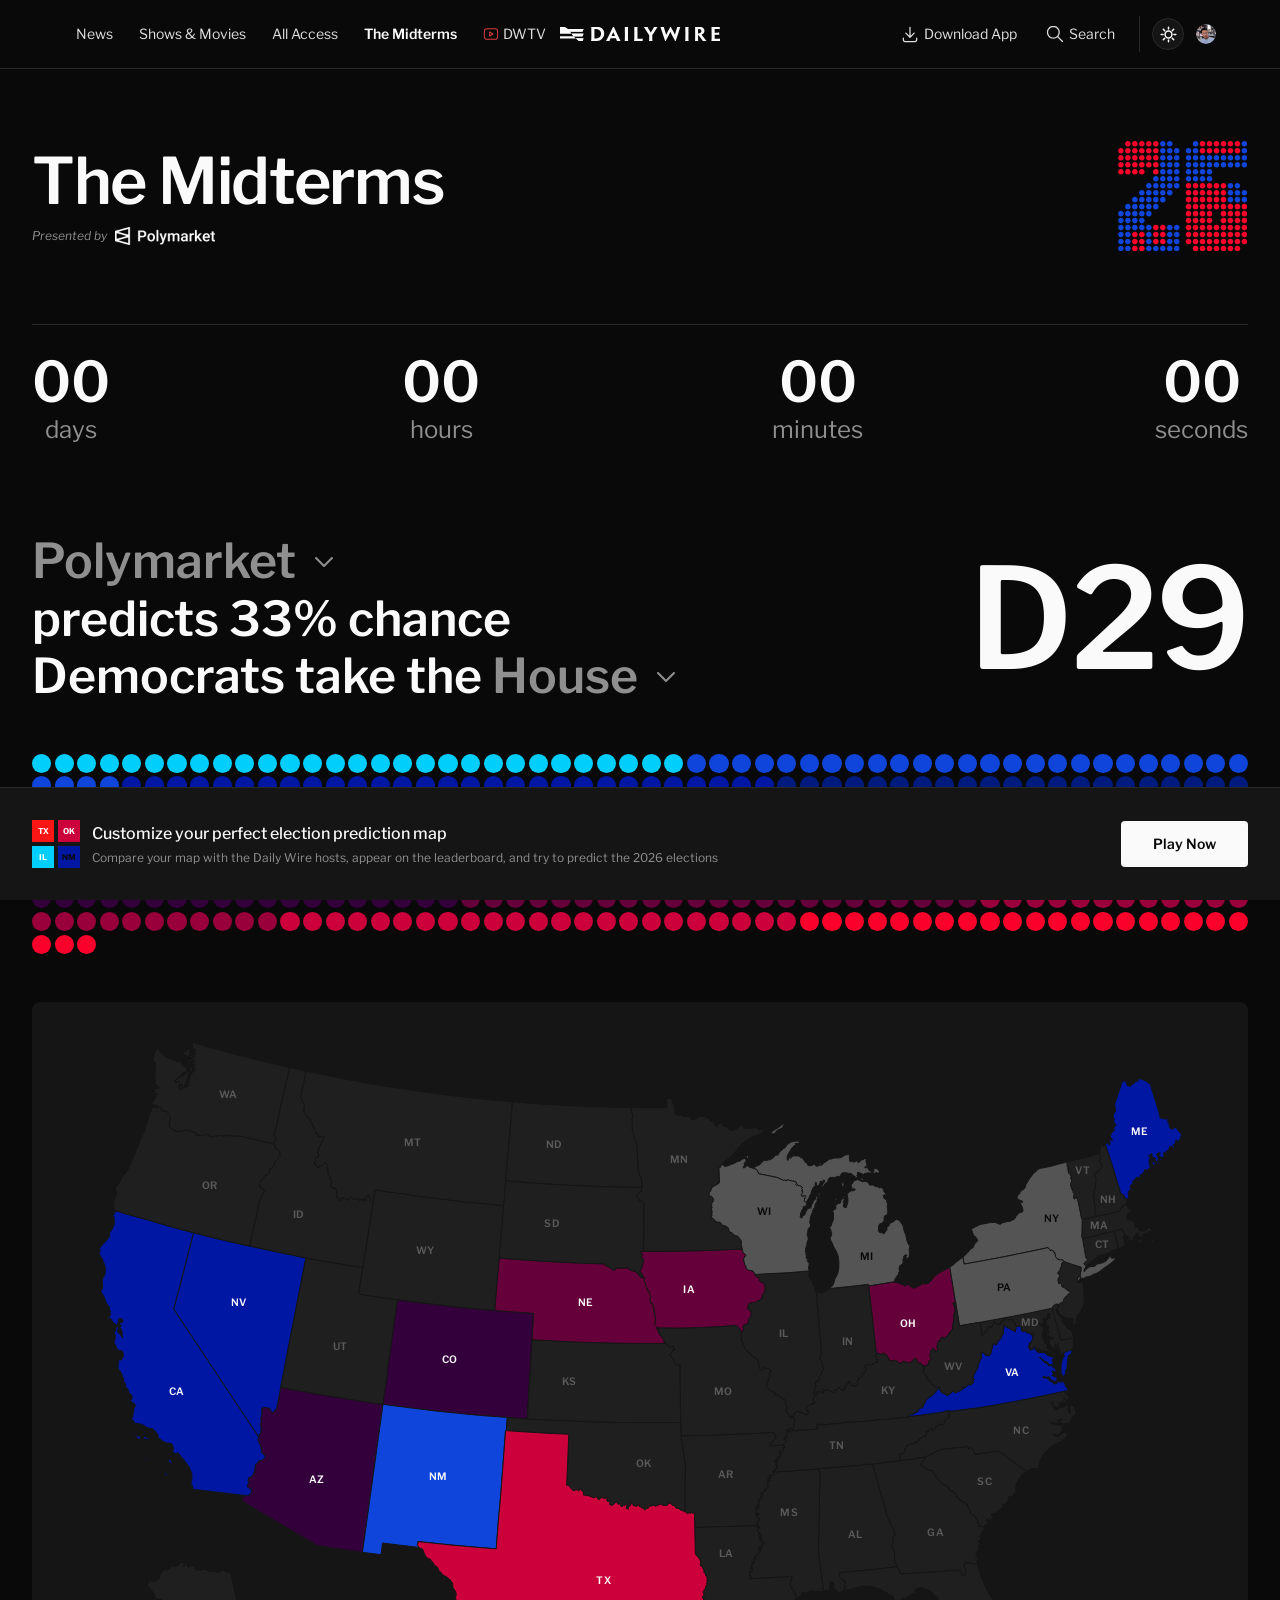
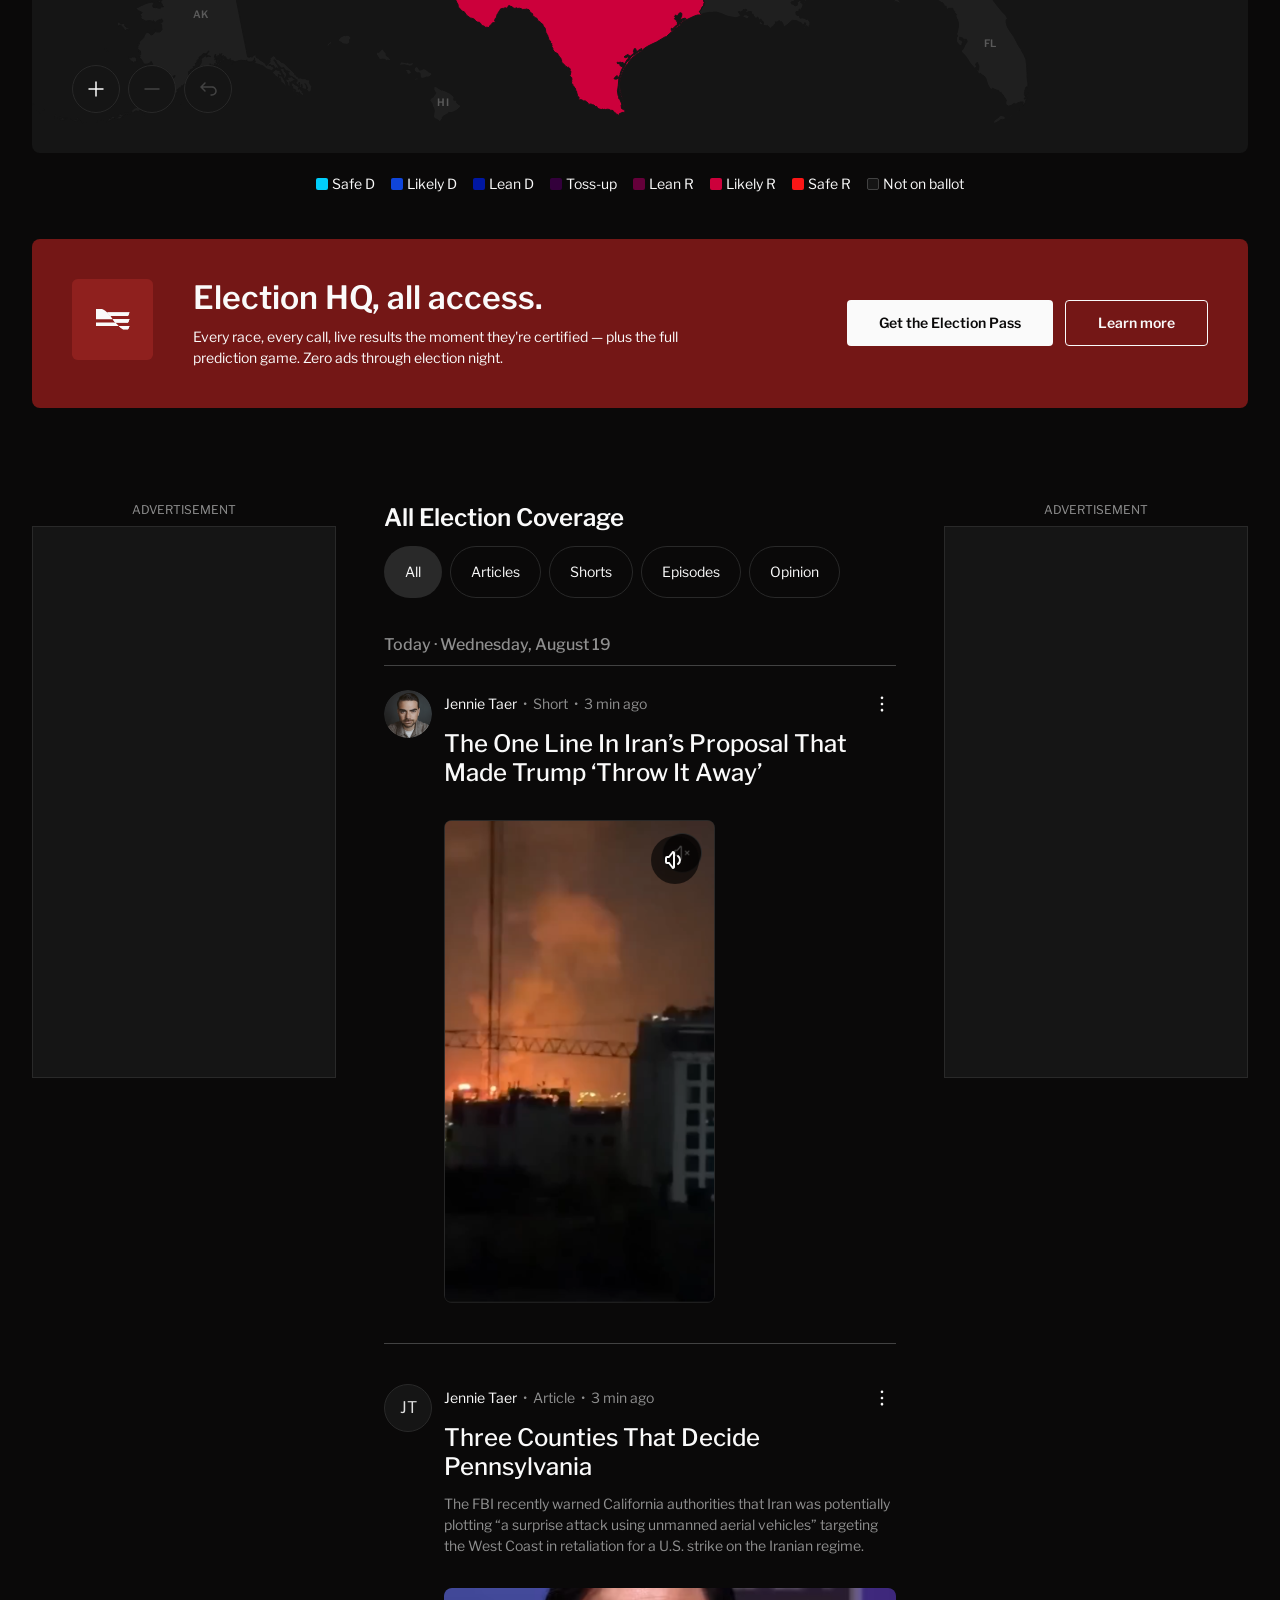
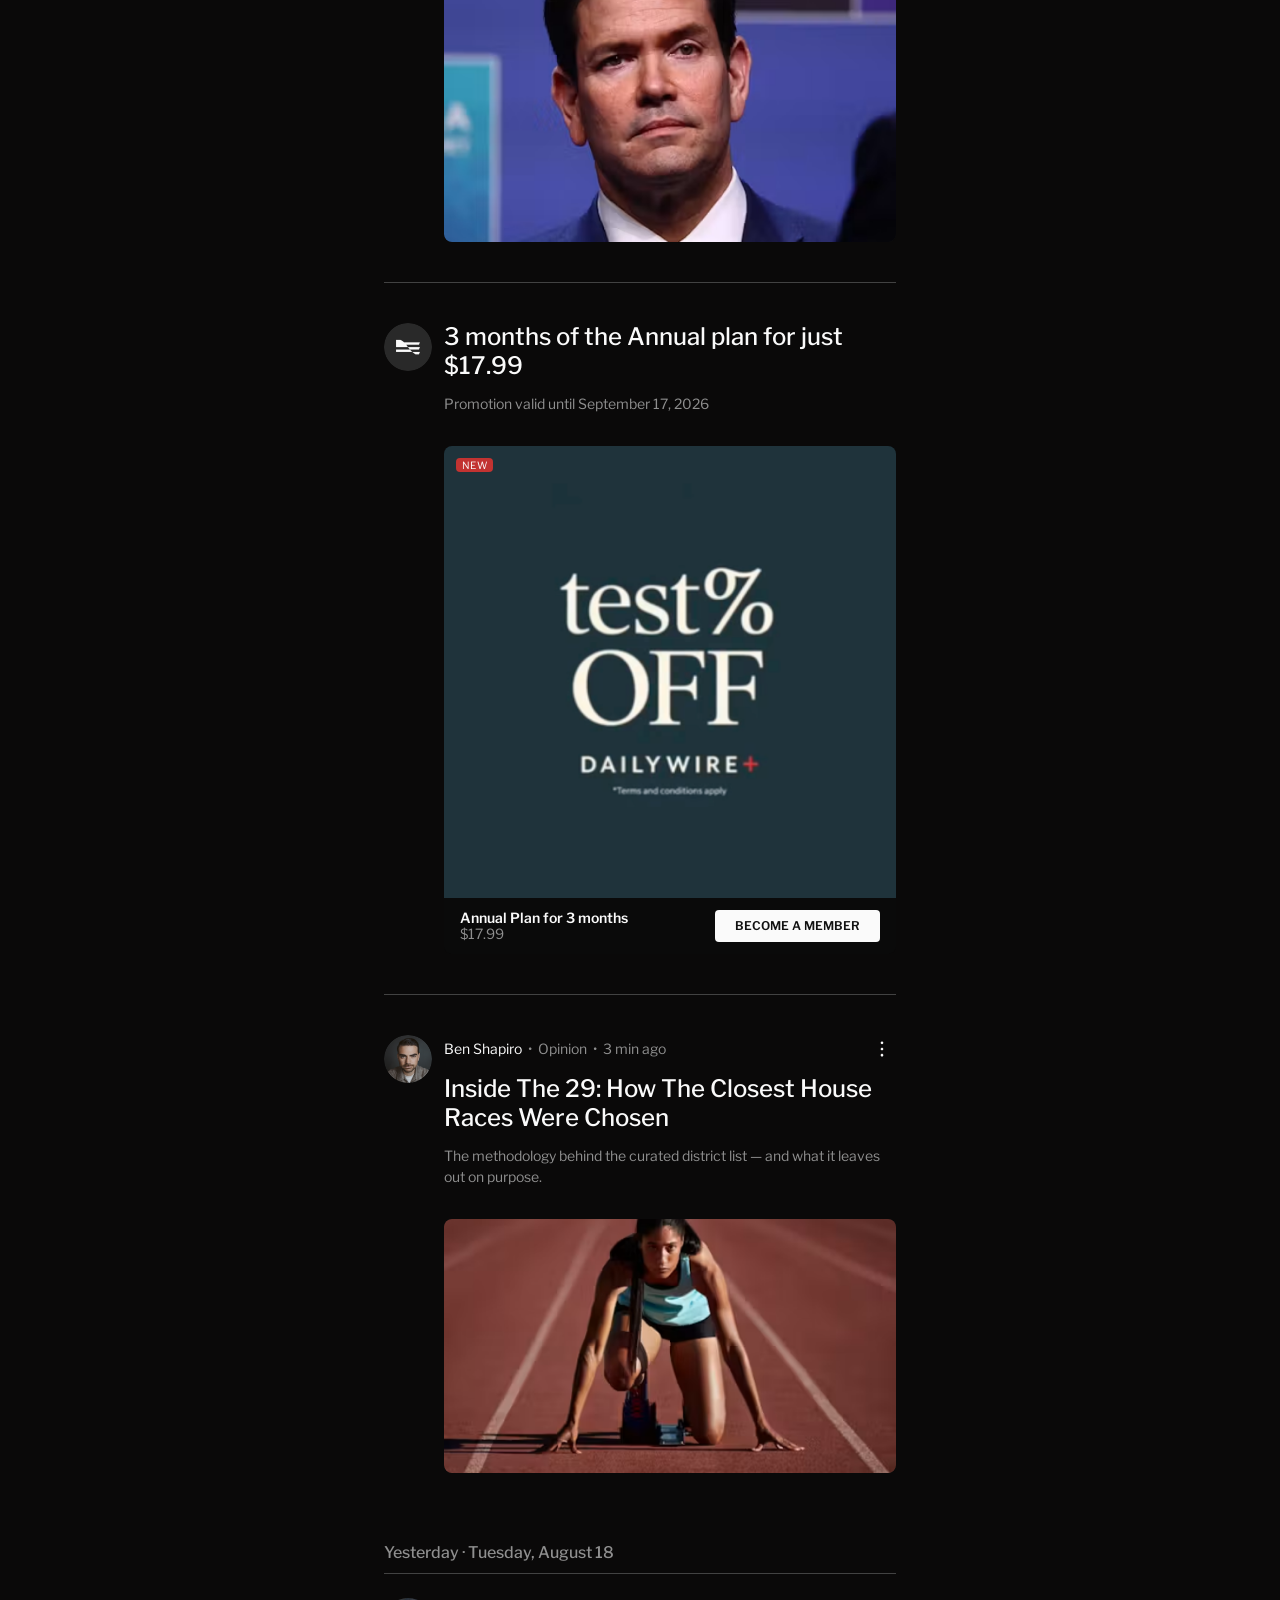
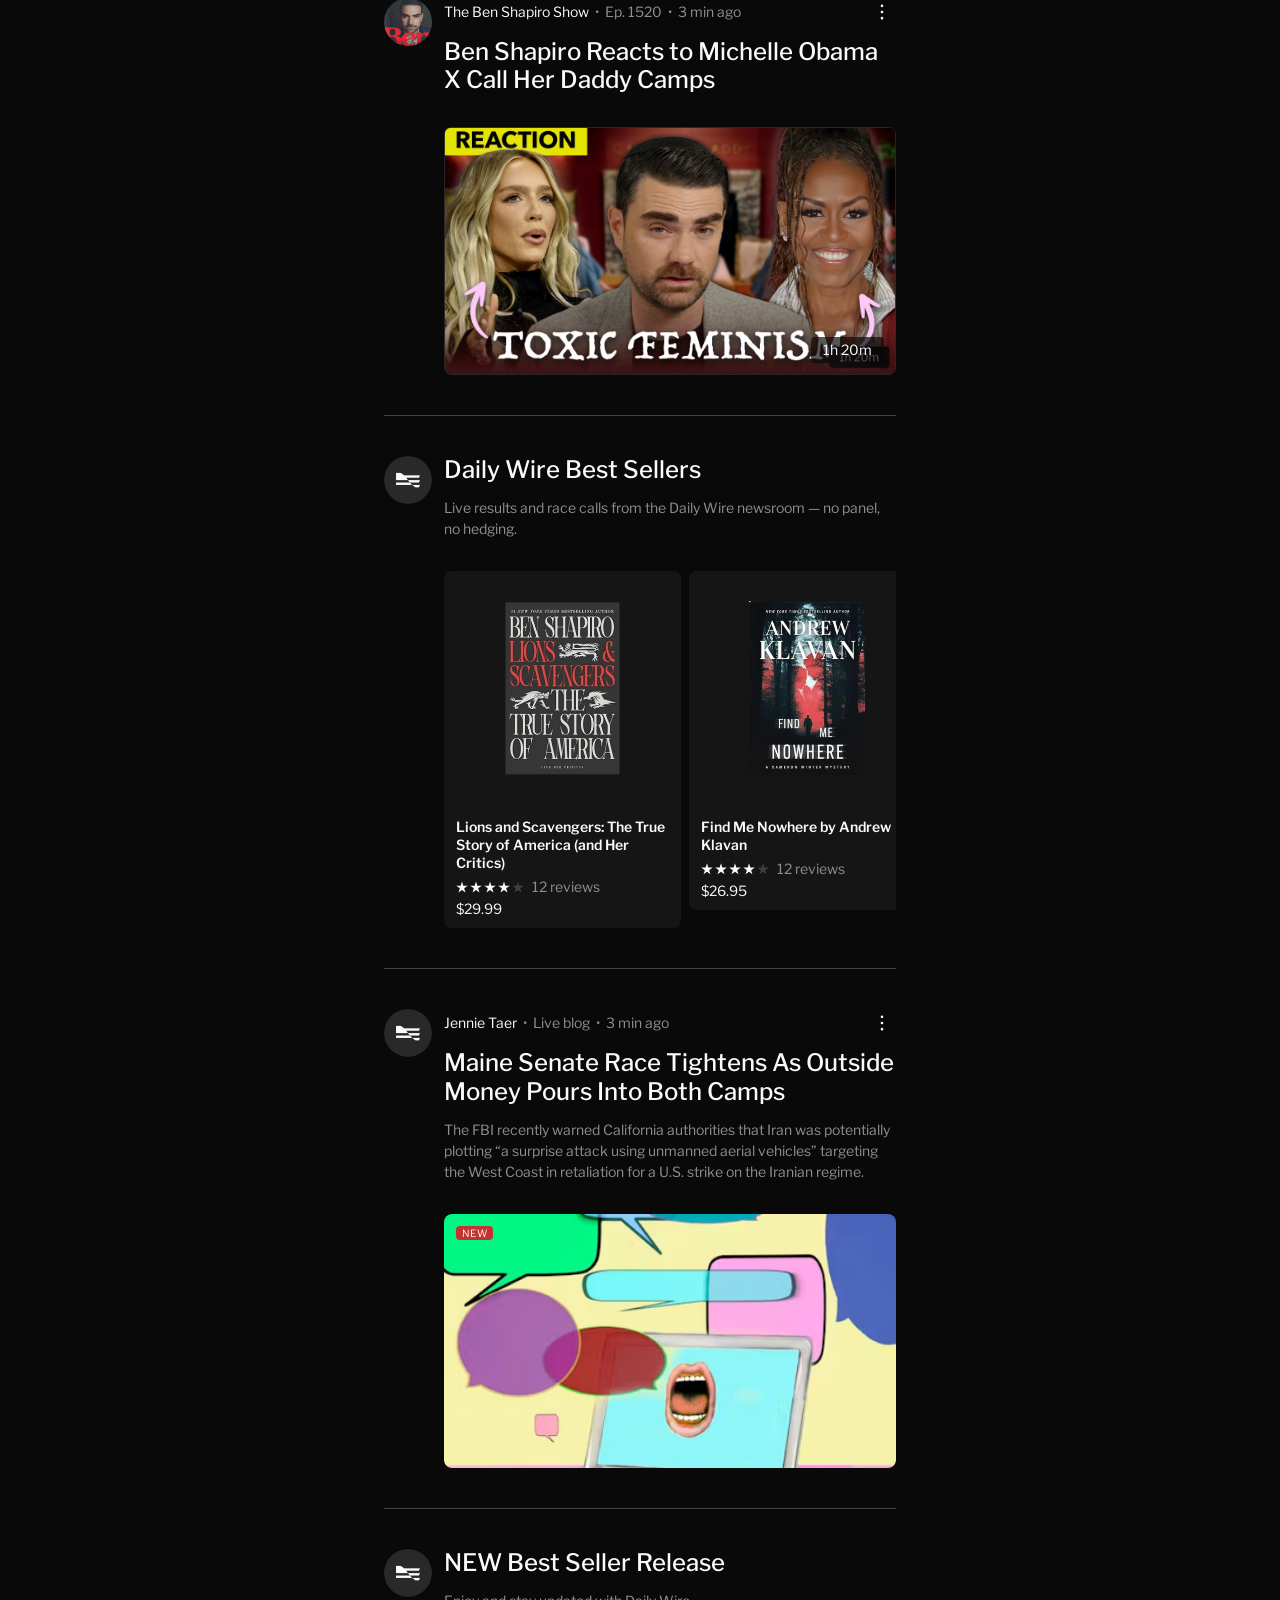
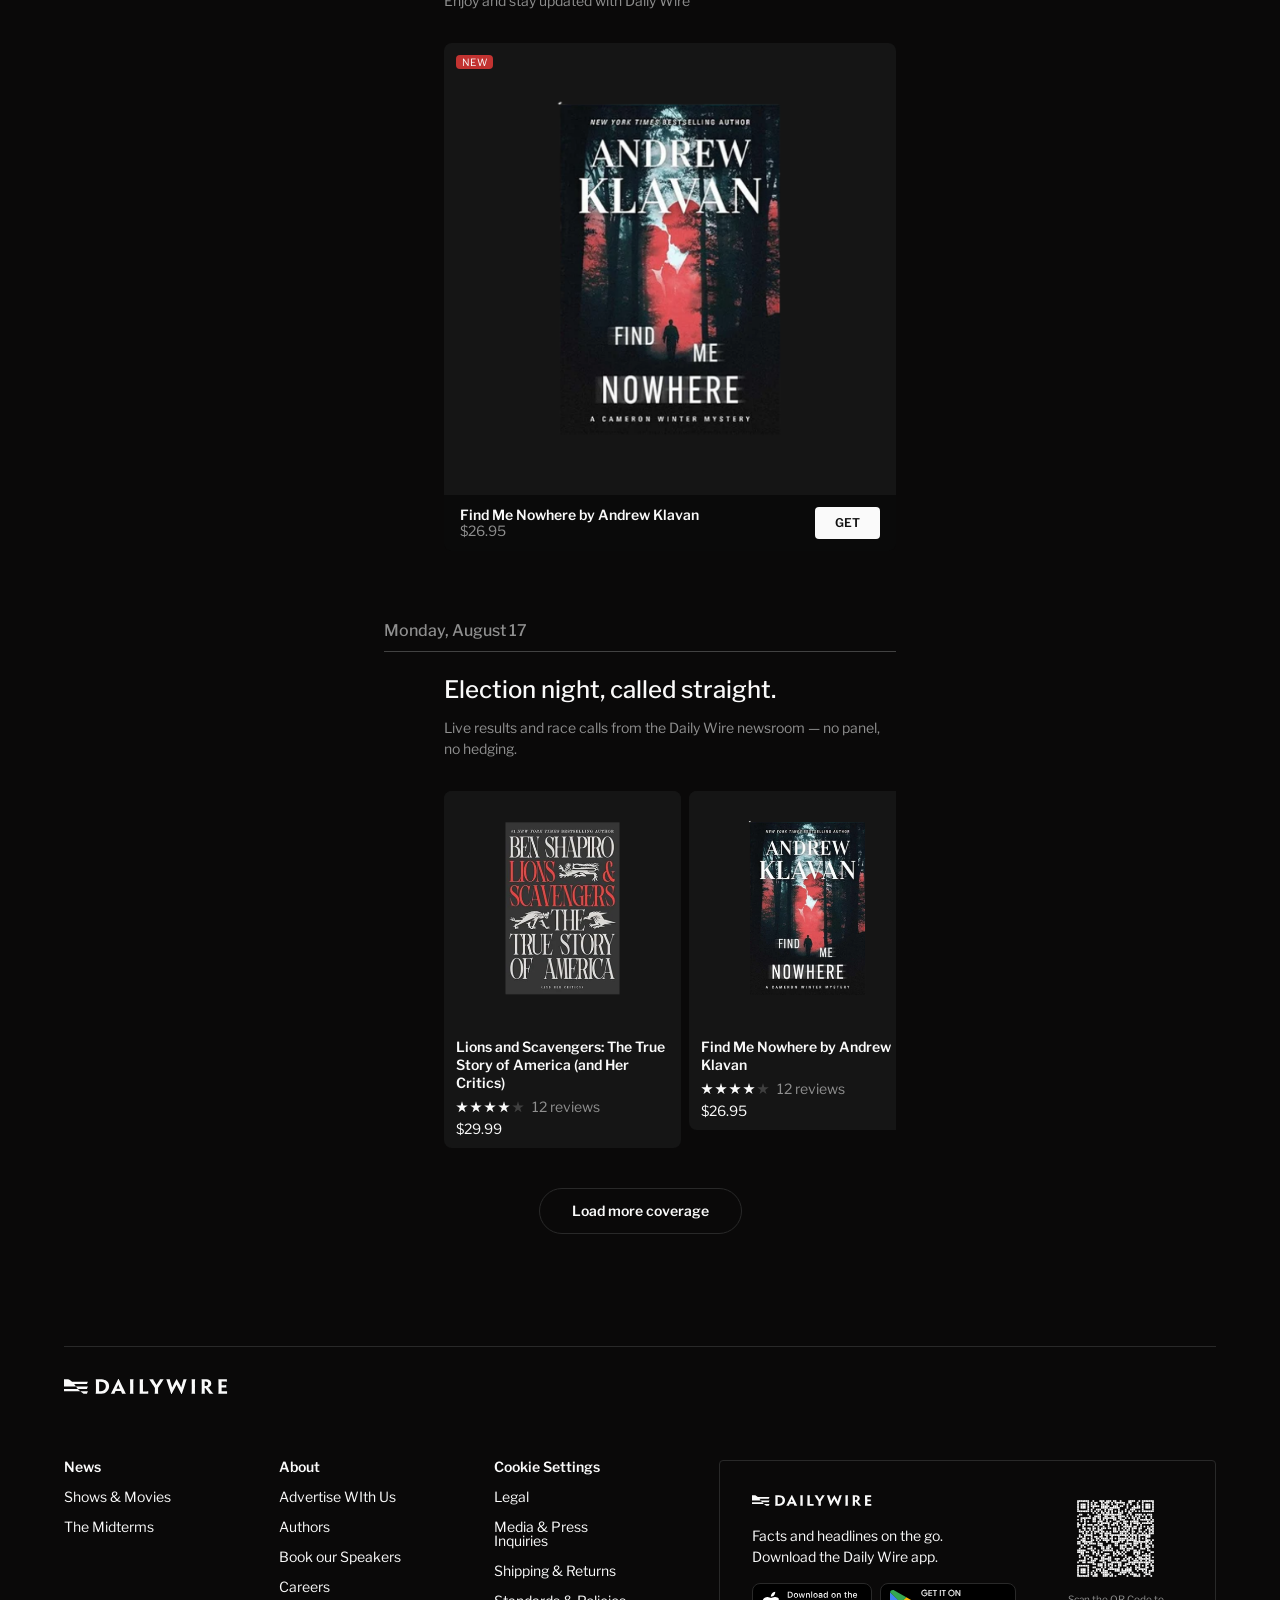
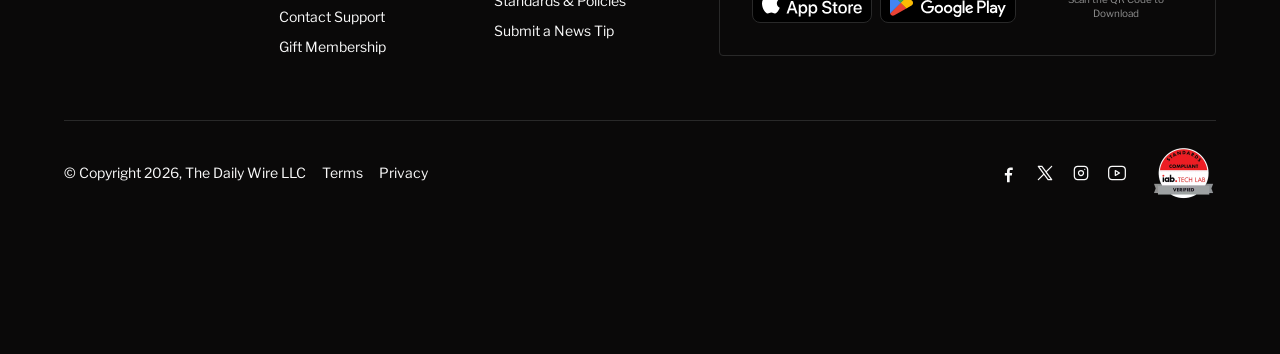
==== commit 2fedf79d: "Drop the in-feed ad, leaving the feed as posts only The frame draws no ad inside the feed — only the" ====
--- a/index.html
+++ b/index.html
@@ -8,7 +8,7 @@
 <link rel="preconnect" href="https://fonts.gstatic.com" crossorigin>
 <link href="https://fonts.googleapis.com/css2?family=Libre+Franklin:wght@400;500;600;800&family=Inter:wght@600&display=swap" rel="stylesheet">
 <link rel="stylesheet" href="css/tokens.css?v=a65aa919">
-<link rel="stylesheet" href="css/app.css?v=9021384f">
+<link rel="stylesheet" href="css/app.css?v=0f7b9150">
 </head>
 <body>
 
@@ -392,11 +392,6 @@
           </div>
         </section>
 
-        <div class="ad-slot" role="complementary" aria-label="Advertisement">
-          <span class="ad-slot__label">ADVERTISEMENT</span>
-          <div class="ad-slot__box"></div>
-        </div>
-
         <section class="day-group">
           <h3 class="day-group__label">Monday, August 17</h3>
           <div class="day-group__list">
--- a/css/app.css
+++ b/css/app.css
@@ -728,26 +728,6 @@
                      50% 70%, 21% 91%, 32% 57%, 2% 35%, 39% 35%);
 }
 .star.is-on { opacity: 1; background: var(--color-text-neutral-bold); }
-
-/* The in-feed slot is the same ad unit as the rails, laid on its side: the
-   frame draws no ad inside the feed, so it borrows the rail's treatment
-   rather than inventing a second one. */
-.ad-slot {
-  display: flex;
-  flex-direction: column;
-  align-items: center;
-  gap: 10px;
-}
-.ad-slot__label {
-  font-size: var(--font-size-xs);
-  color: var(--color-text-neutral-subtlest);
-}
-.ad-slot__box {
-  width: 100%;
-  height: 130px;
-  background: var(--color-background-neutral-subtle);
-  border: 1px solid var(--color-border-neutral-bold);
-}
 
 
 /* The rail follows the feed down the page. 64 clears the sticky header (64
@@ -1415,7 +1395,6 @@
 .chip-menu,
 .map-zoom__btn,
 .dwplus,
-.ad-slot__box,
 .coverage__rail-box,
 .site-header,
 .site-footer,
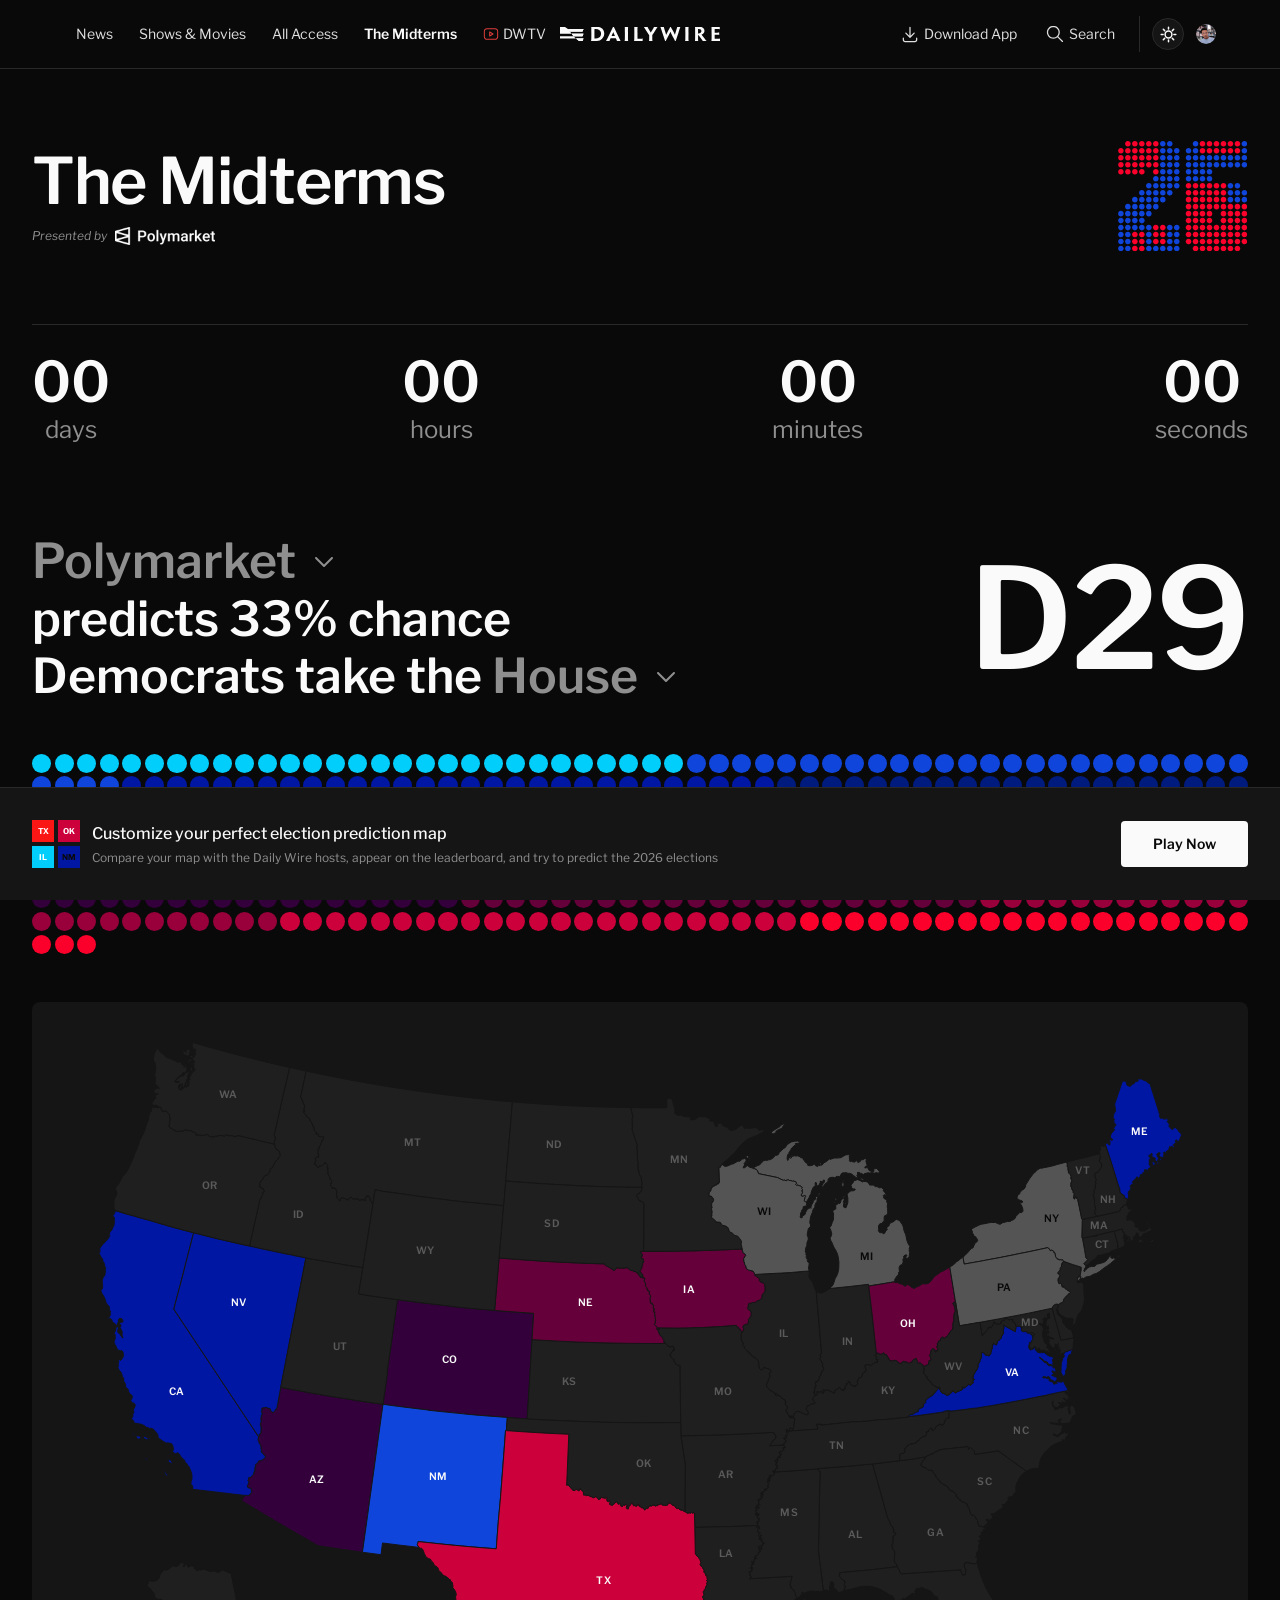
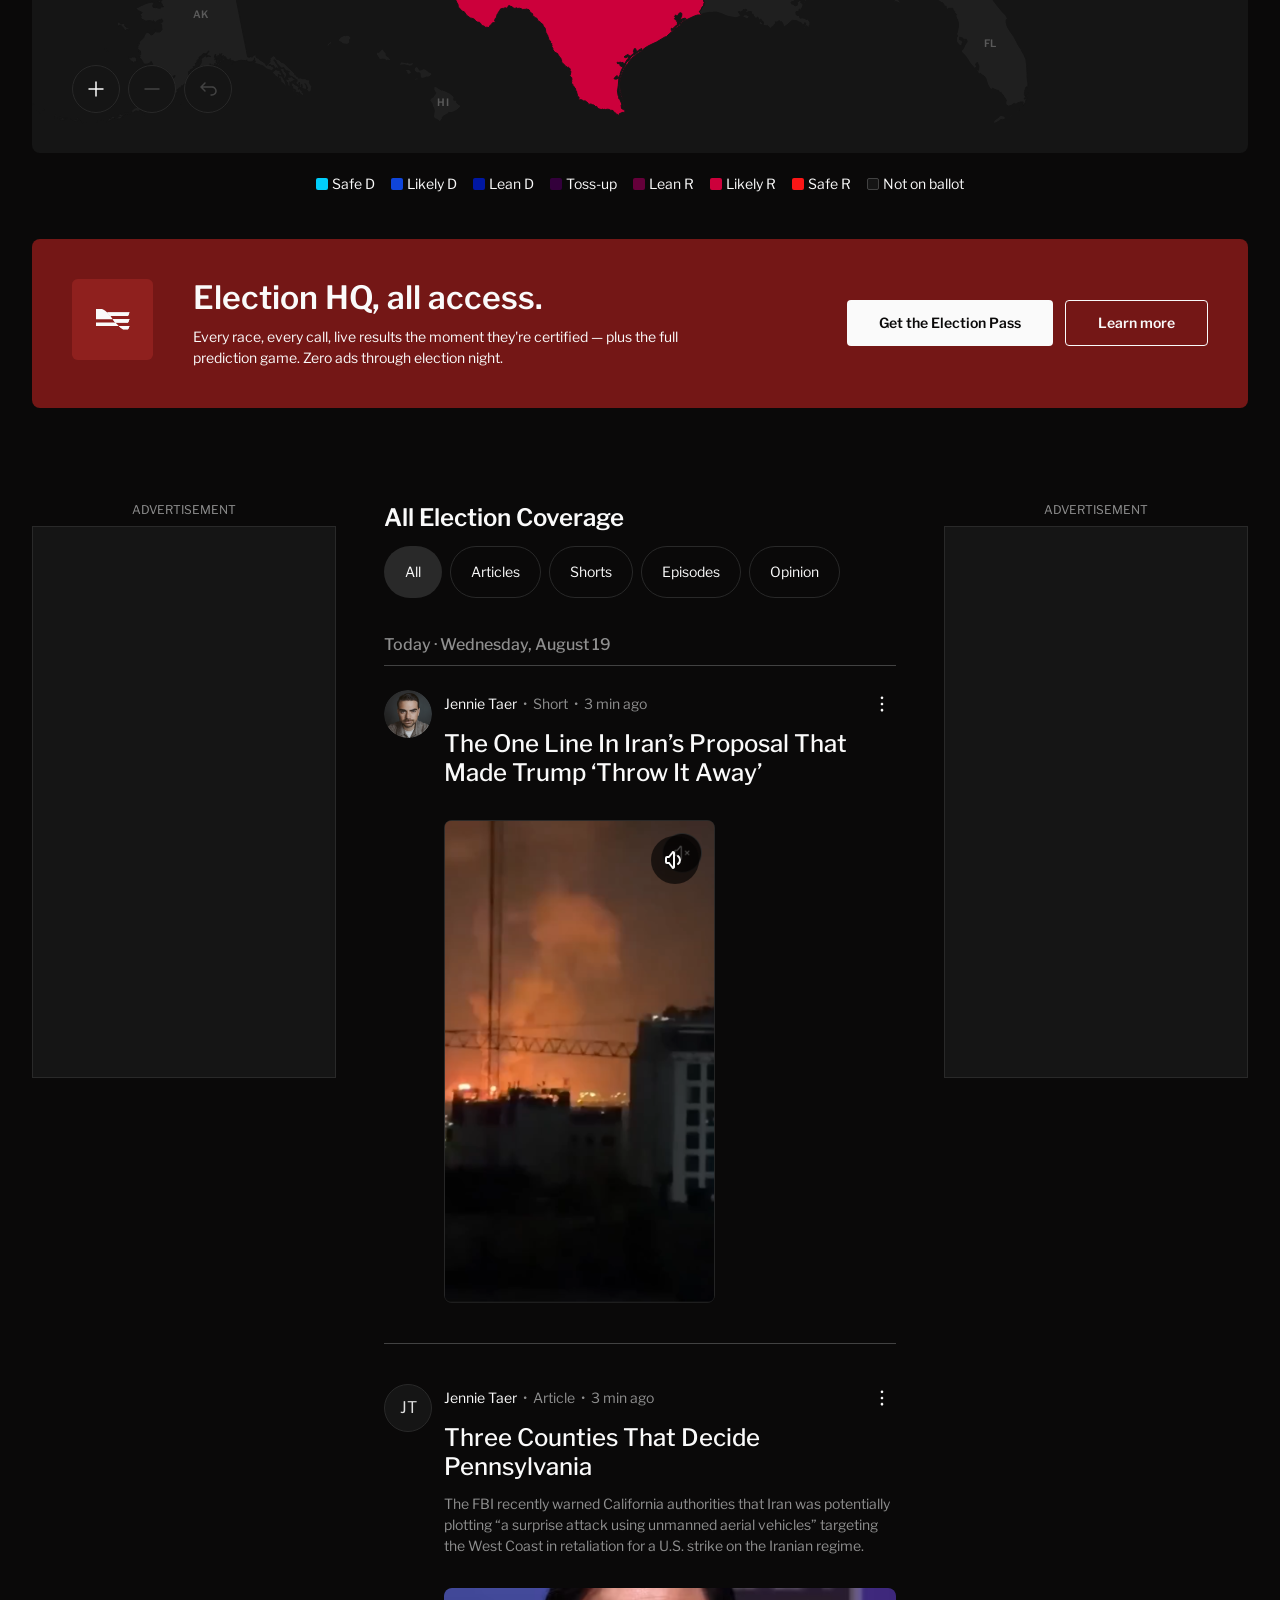
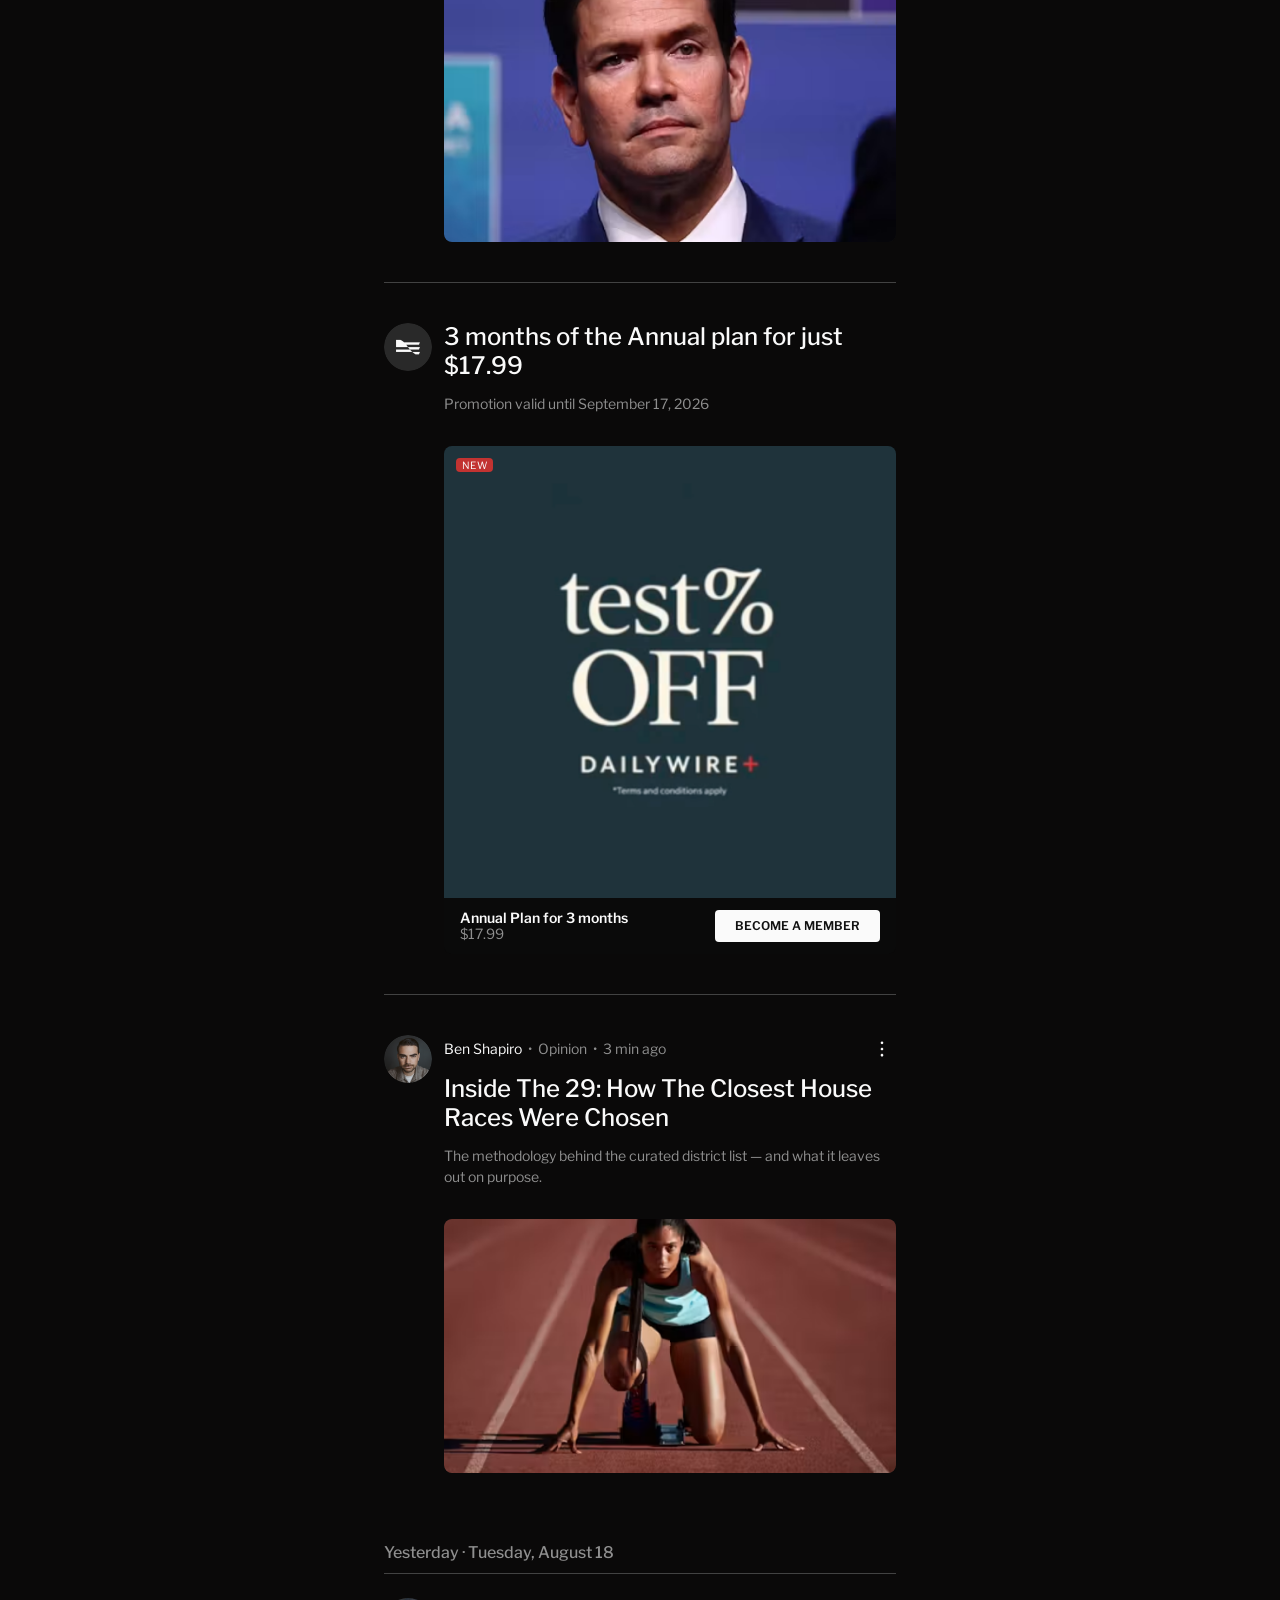
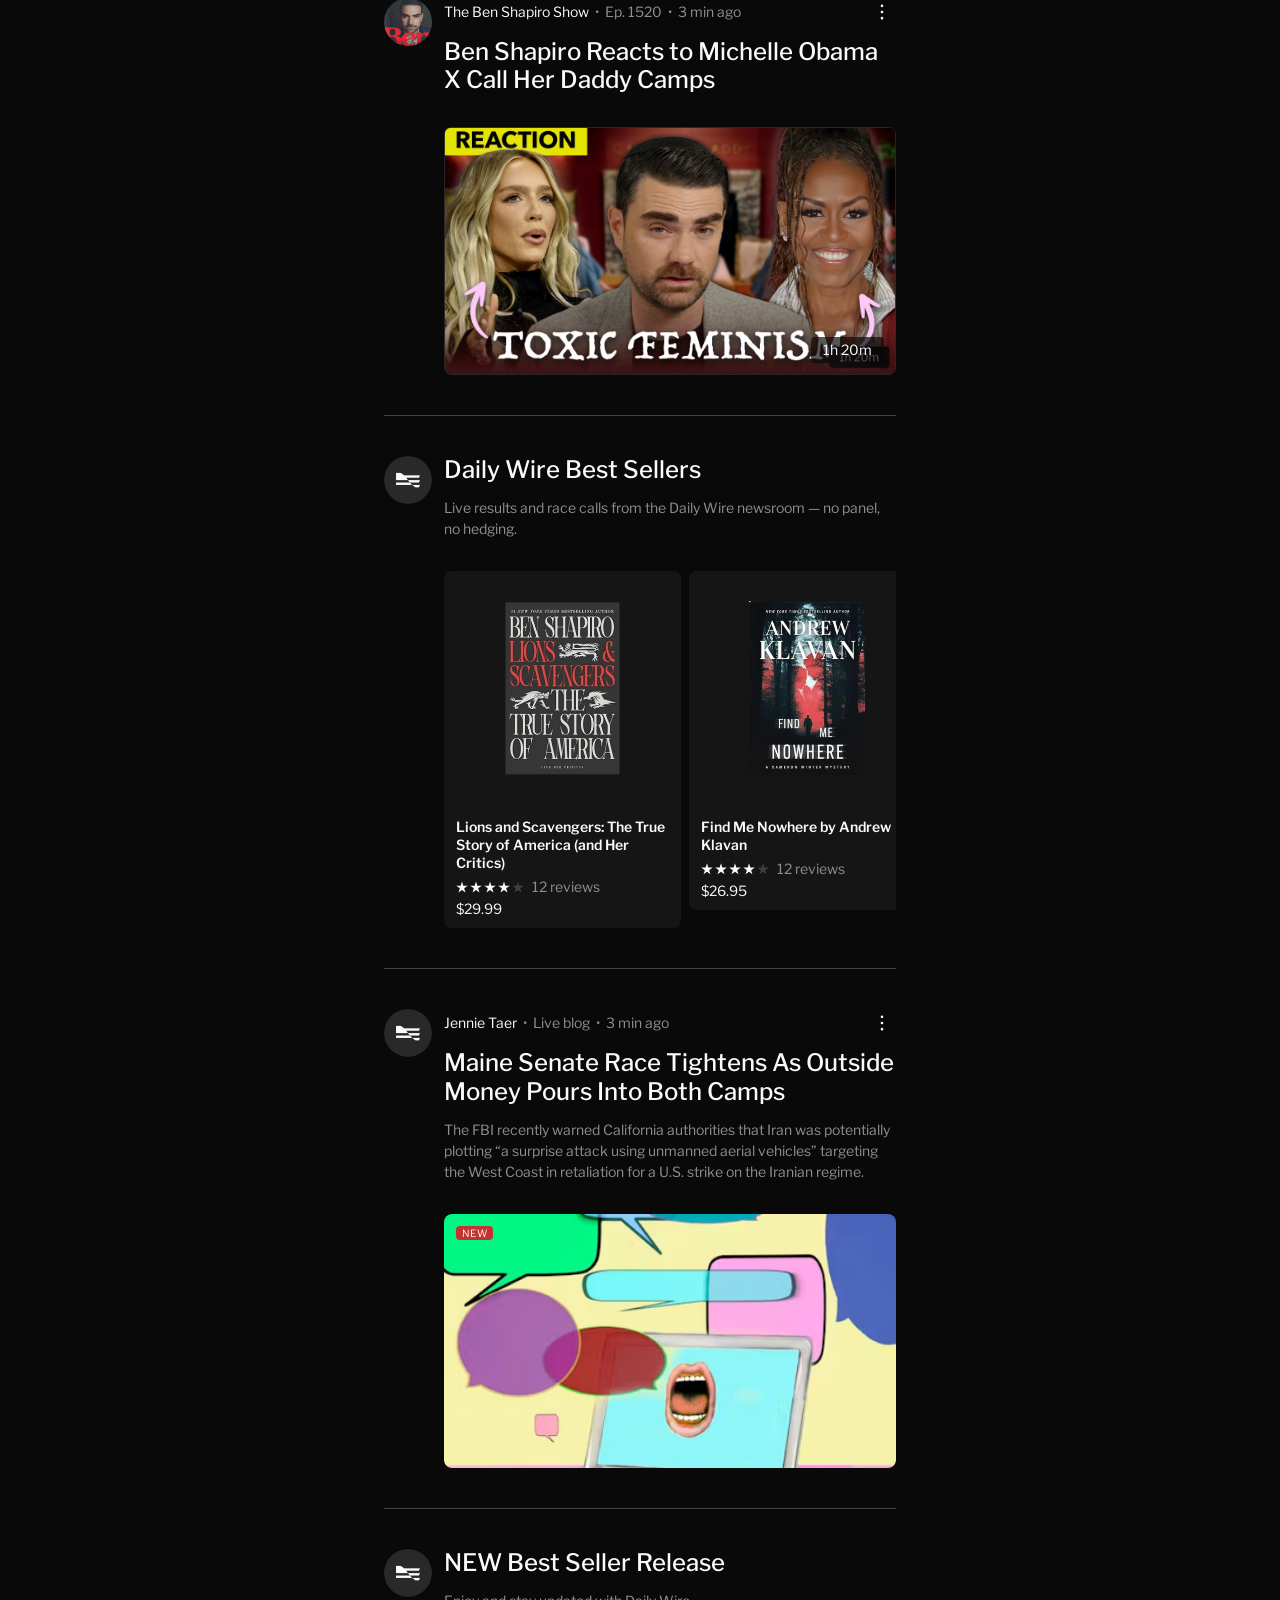
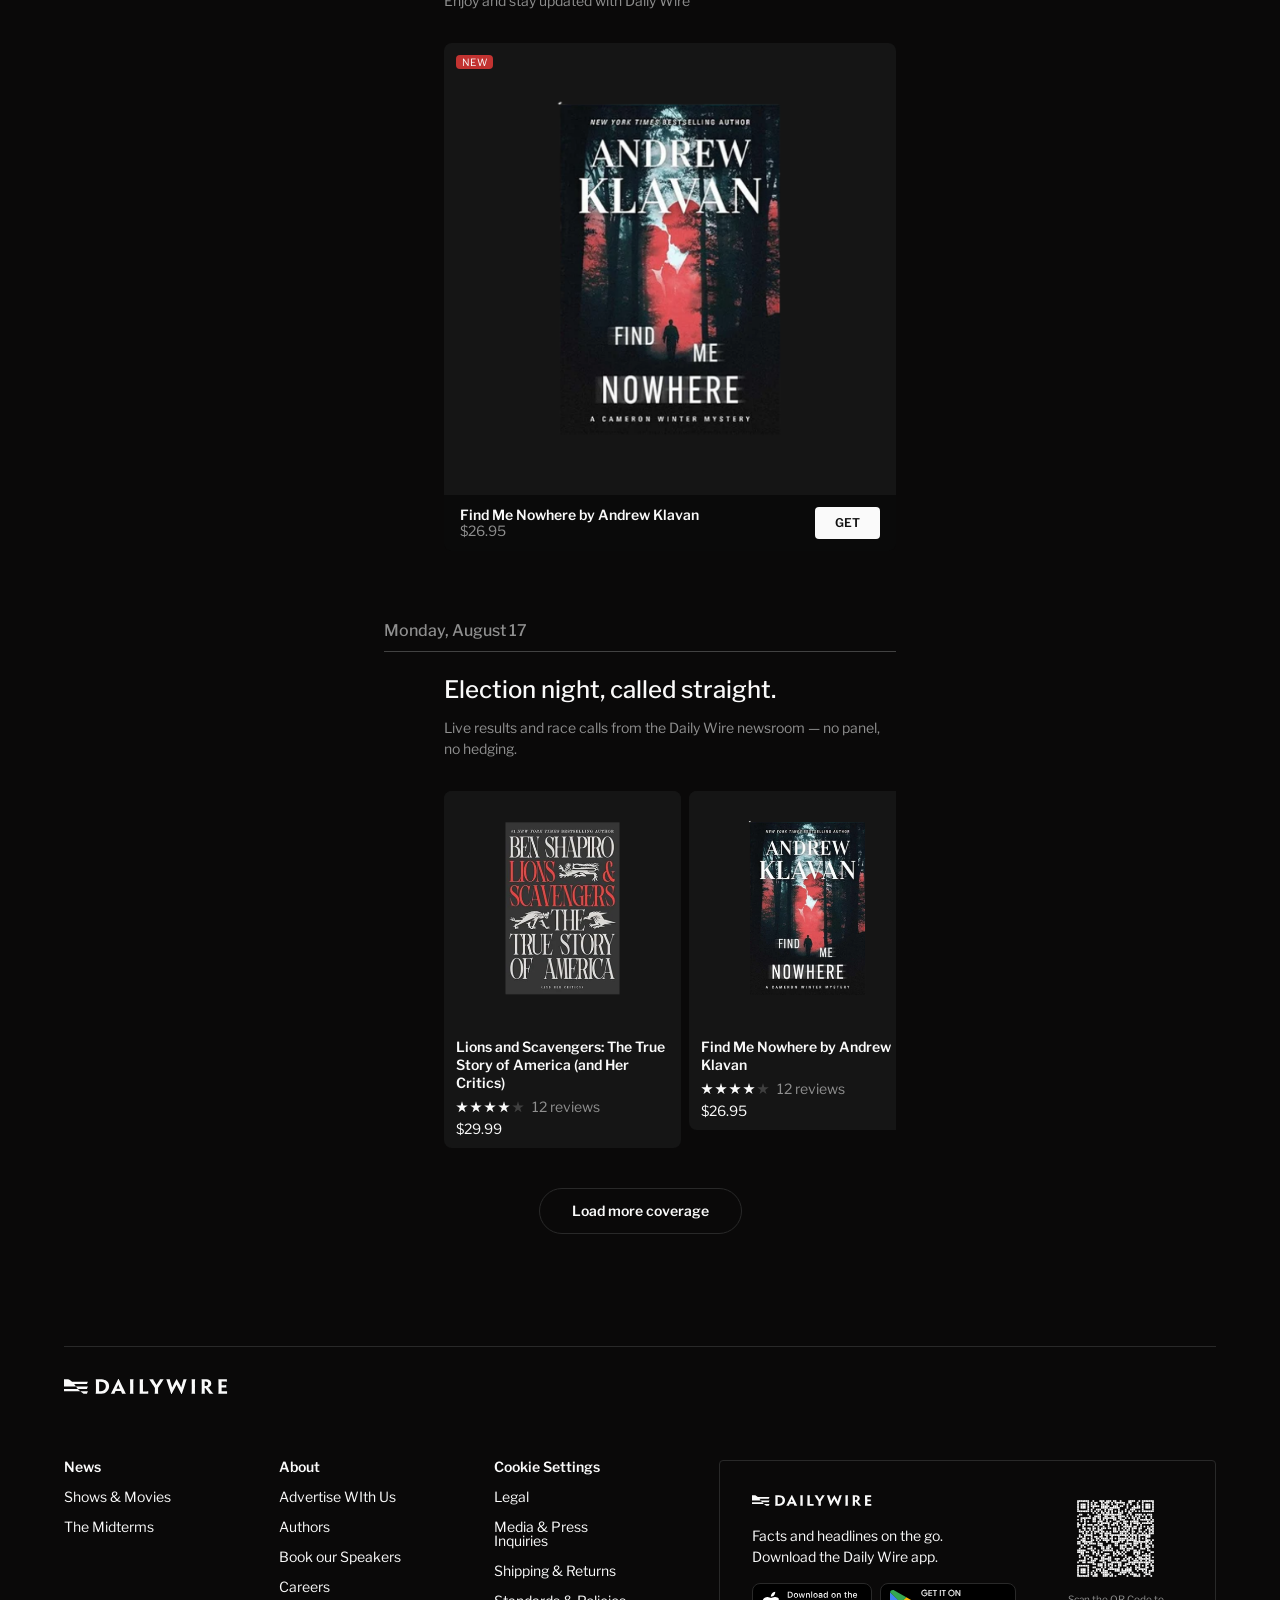
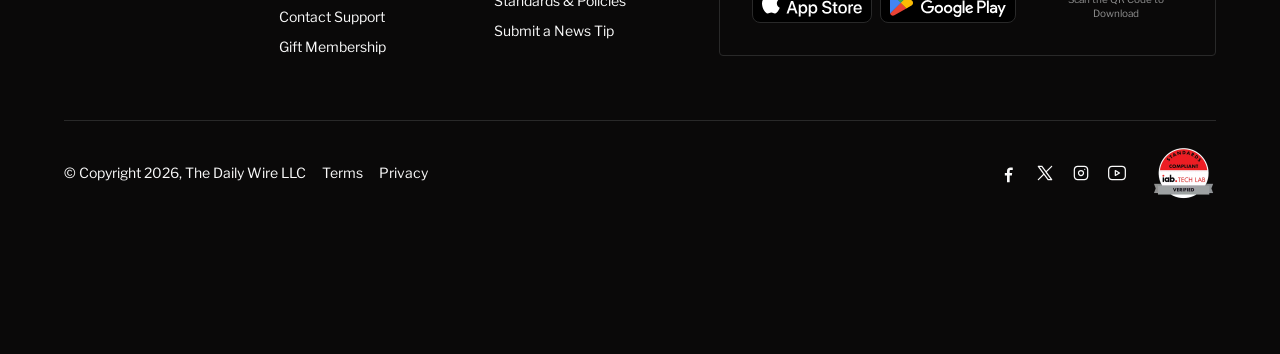
==== commit 36ddec6c: "Open the page with one entrance across the hero Everything runs off one shared timeline so each part" ====
--- a/index.html
+++ b/index.html
@@ -8,7 +8,7 @@
 <link rel="preconnect" href="https://fonts.gstatic.com" crossorigin>
 <link href="https://fonts.googleapis.com/css2?family=Libre+Franklin:wght@400;500;600;800&family=Inter:wght@600&display=swap" rel="stylesheet">
 <link rel="stylesheet" href="css/tokens.css?v=a65aa919">
-<link rel="stylesheet" href="css/app.css?v=0f7b9150">
+<link rel="stylesheet" href="css/app.css?v=2cbe49ee">
 </head>
 <body>
 
@@ -524,6 +524,6 @@
 </div>
 
 <script src="js/data.js?v=a6fd2dd5"></script>
-<script src="js/app.js?v=3f665c49"></script>
+<script src="js/app.js?v=7b38ce87"></script>
 </body>
 </html>
--- a/css/app.css
+++ b/css/app.css
@@ -1816,6 +1816,32 @@
   color: var(--color-text-neutral-subtlest);
 }
 
+/* ---- Entrance ----------------------------------------------------------
+   Runs once, on load. Every one of these uses `backwards`, not `both`: the
+   fill has to let go at the end, or the seats grid would hold its entrance
+   transform and the hover would have nothing left to scale. */
+.letter {
+  display: inline-block;
+  animation: rise-in 620ms var(--ease) backwards;
+}
+.intro-rise { animation: rise-in 620ms var(--ease) backwards; }
+.intro-wipe {
+  transform-origin: left center;
+  animation: wipe-in 520ms var(--ease) backwards;
+}
+@keyframes rise-in {
+  from { opacity: 0; transform: translateY(0.42em); }
+  to   { opacity: 1; transform: none; }
+}
+@keyframes wipe-in {
+  from { transform: scaleX(0); }
+  to   { transform: none; }
+}
+@keyframes dot-in {
+  from { opacity: 0; transform: scale(0.1); }
+  to   { opacity: 1; transform: none; }
+}
+
 /* Statement: one 48px sentence on three lines, with source and chamber as
    inline pickers, and the projected margin oversized on the right. */
 .statement {
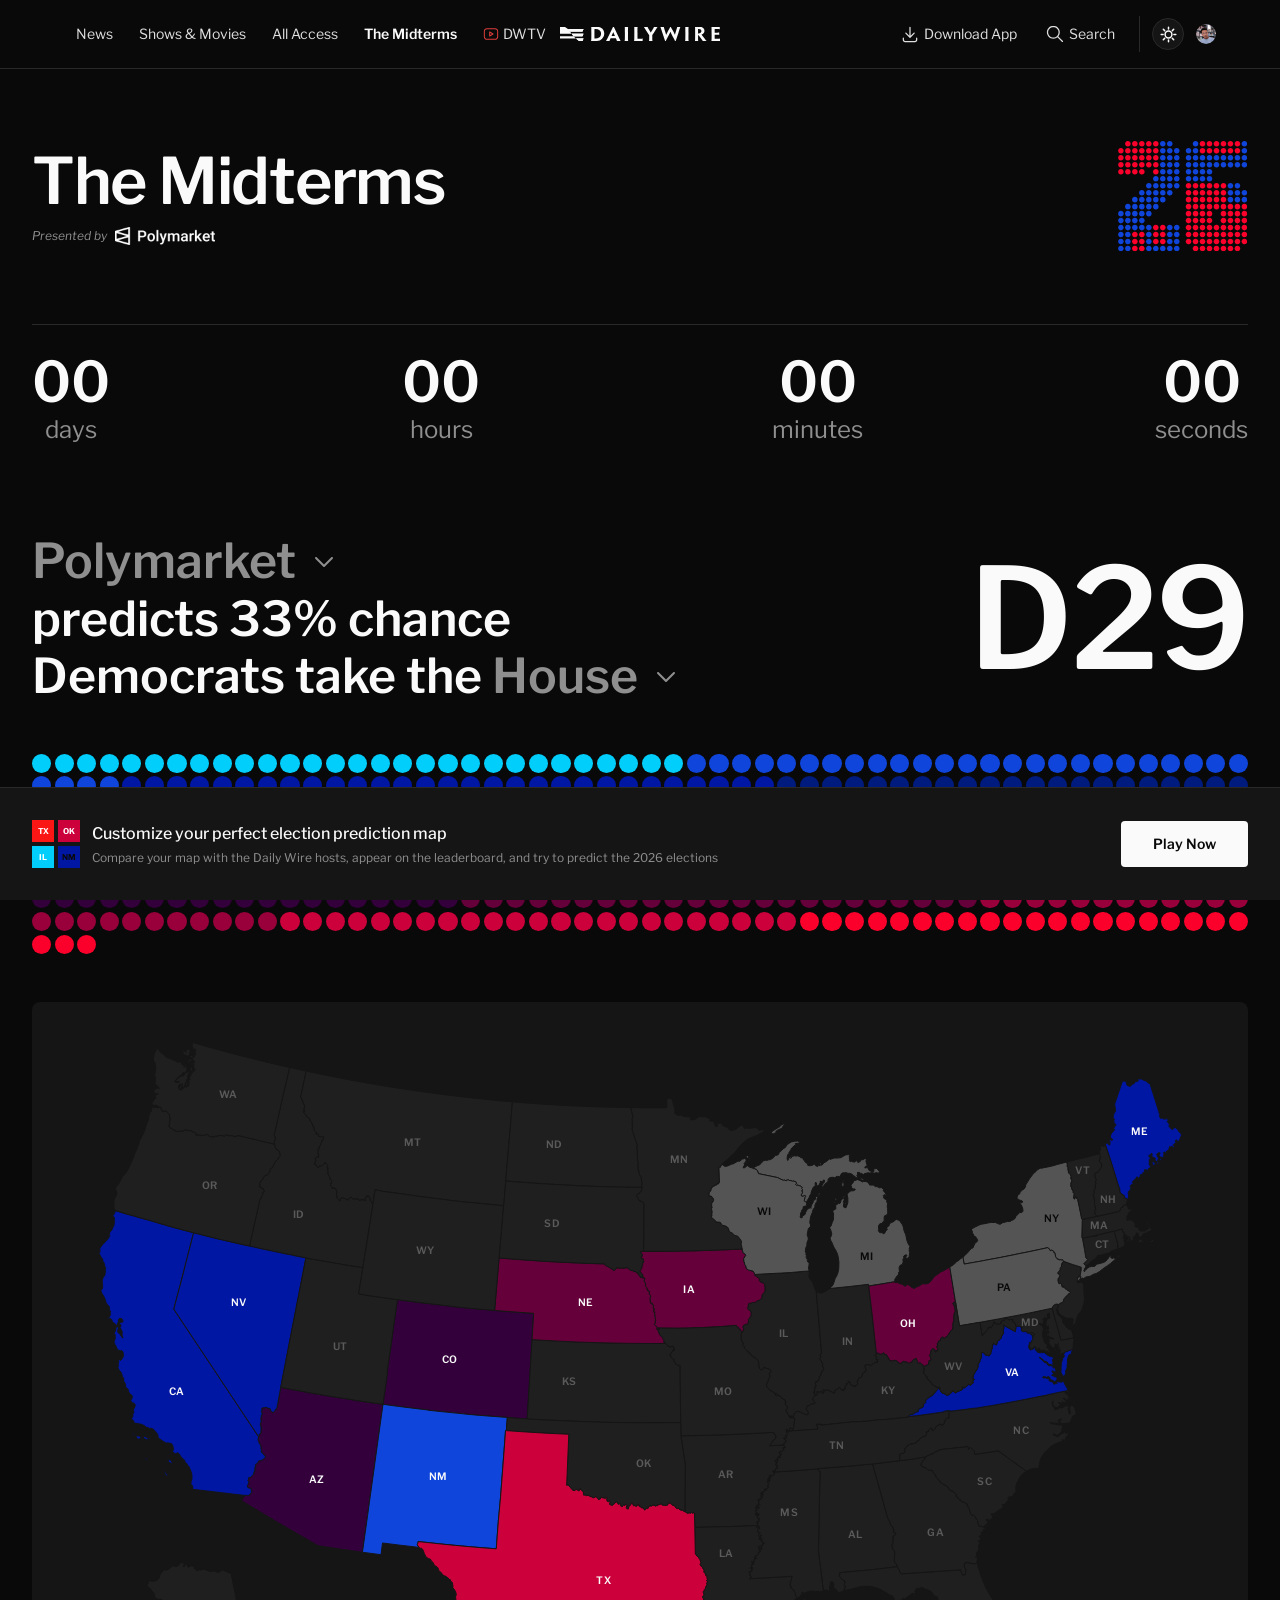
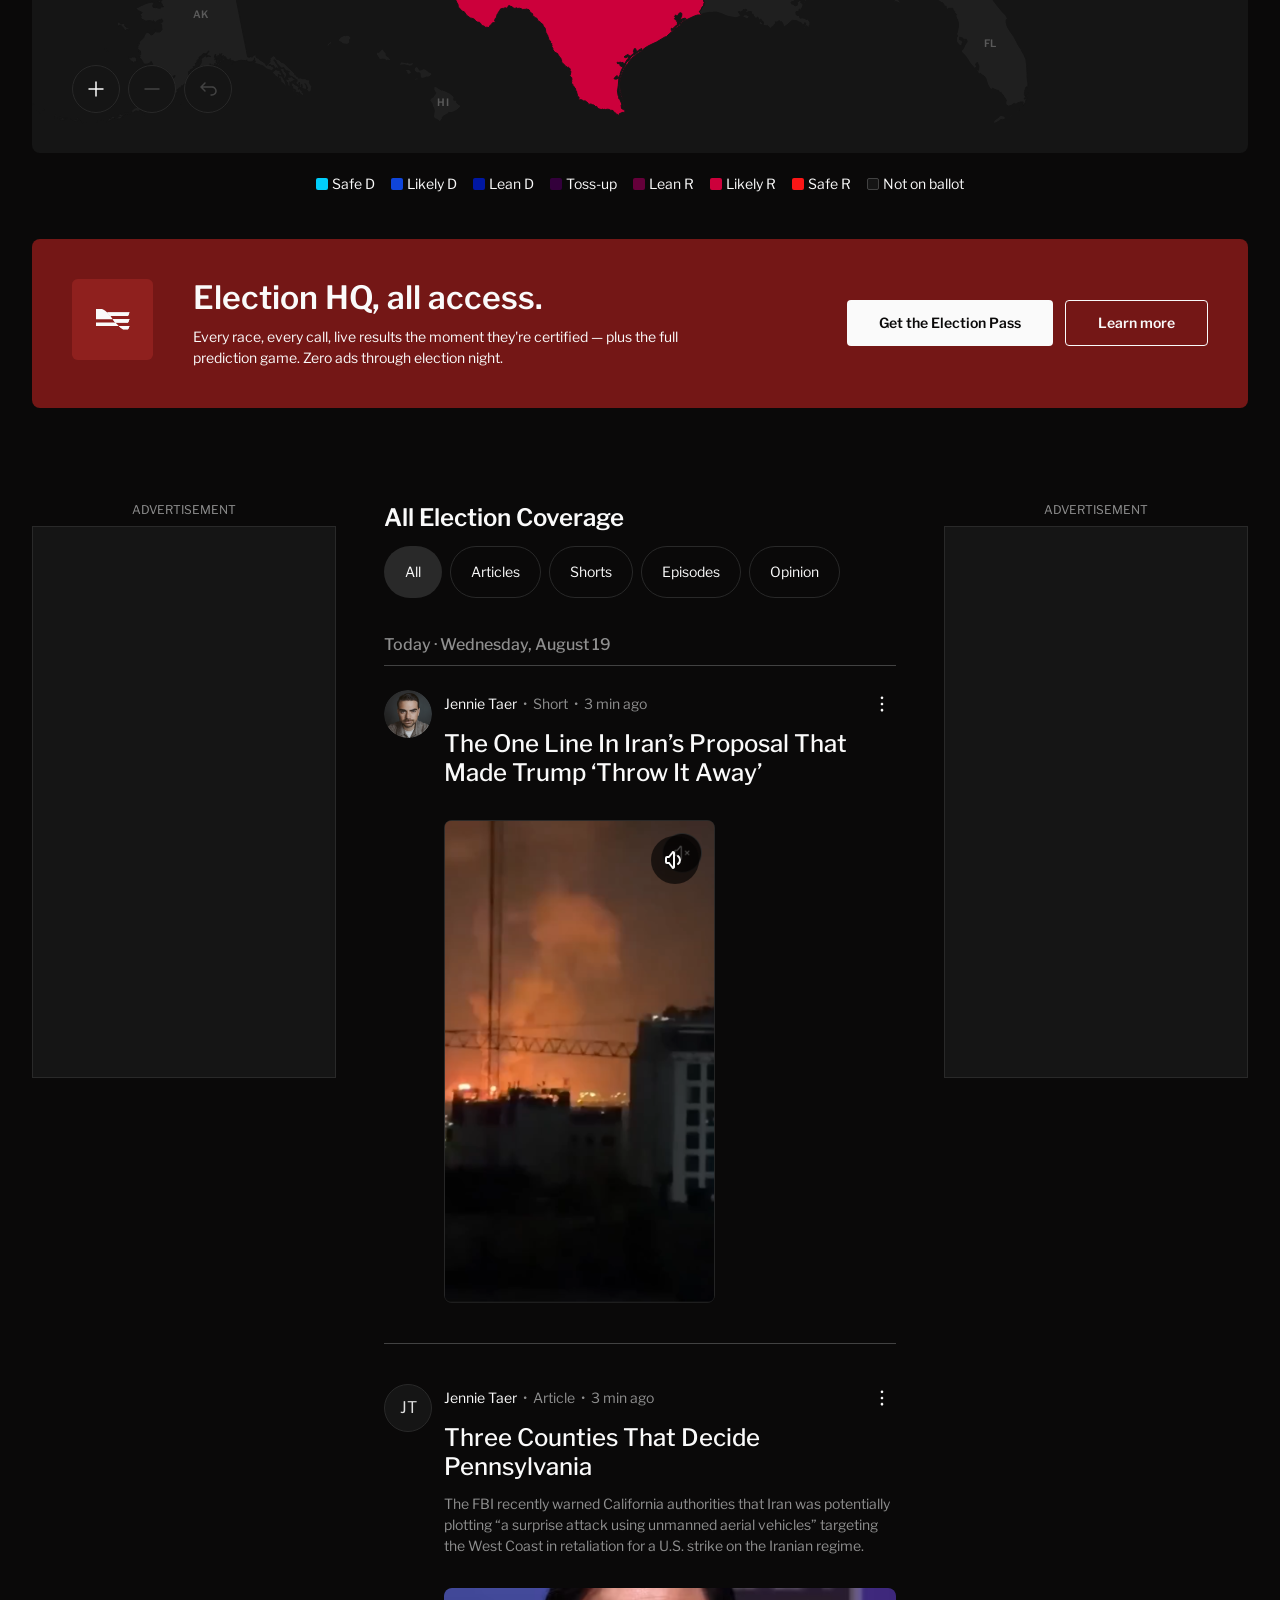
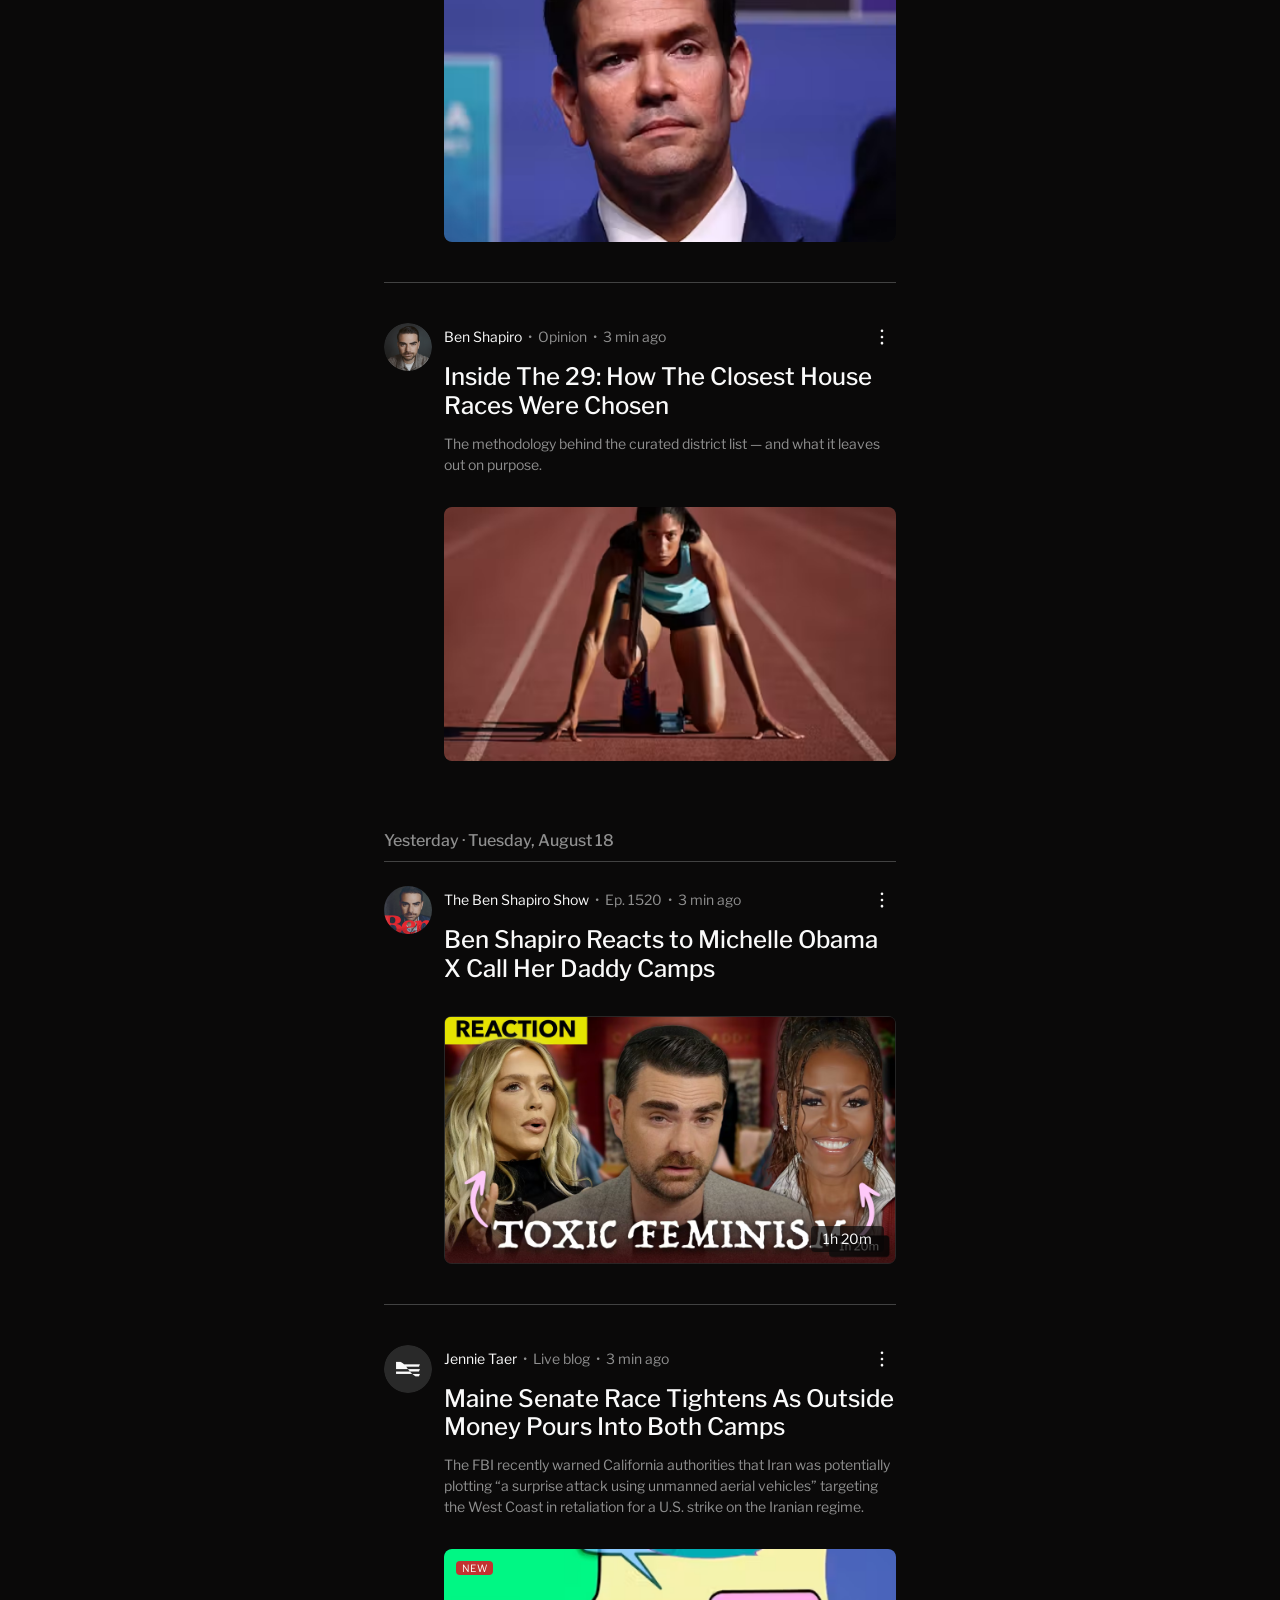
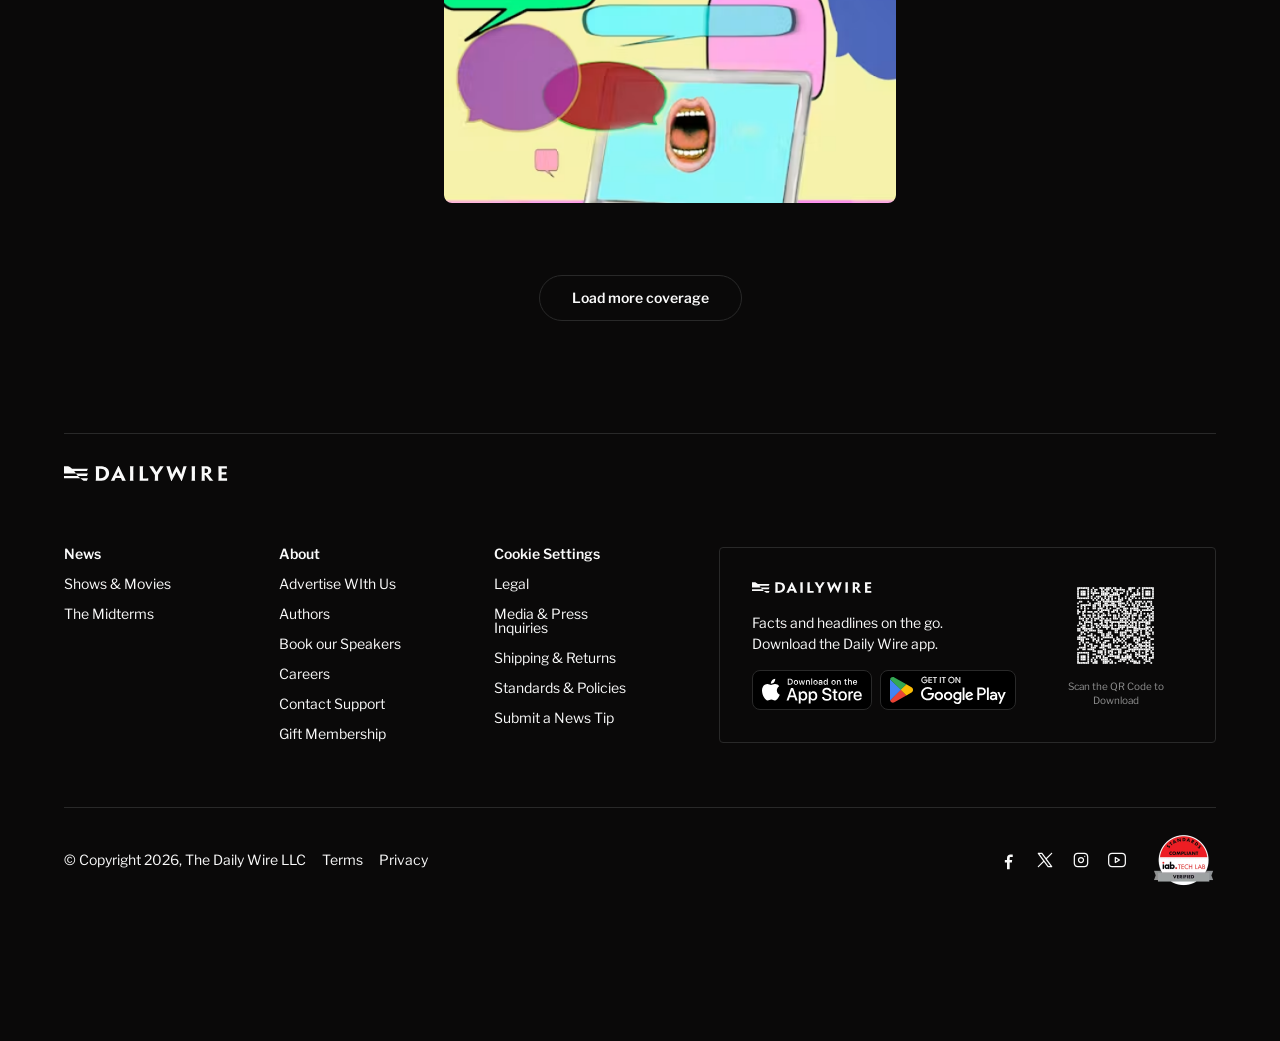
==== commit eb639933: "Quicken the entrance, fill the grid top to bottom, and drop the promo cards The entrance now runs 1." ====
--- a/index.html
+++ b/index.html
@@ -8,7 +8,7 @@
 <link rel="preconnect" href="https://fonts.gstatic.com" crossorigin>
 <link href="https://fonts.googleapis.com/css2?family=Libre+Franklin:wght@400;500;600;800&family=Inter:wght@600&display=swap" rel="stylesheet">
 <link rel="stylesheet" href="css/tokens.css?v=a65aa919">
-<link rel="stylesheet" href="css/app.css?v=2cbe49ee">
+<link rel="stylesheet" href="css/app.css?v=980341a7">
 </head>
 <body>
 
@@ -248,24 +248,6 @@
         </div>
       </article>
 
-      <article class="card card--promo" data-kind="promo" data-host="" data-state-tag="">
-        <img class="card__avatar" src="assets/img/feed-av-dw.png" alt="" width="48" height="48">
-        <div class="card__main">
-          <div class="card__text">
-            <h4 class="card__title">3 months of the Annual plan for just $17.99</h4>
-            <p class="card__desc">Promotion valid until September 17, 2026</p>
-          </div>
-          <figure class="card__media card__media--offer">
-            <span class="card__flag">NEW</span>
-            <img src="assets/img/feed-promo-offer.png" alt="" width="546" height="546">
-            <figcaption class="offer-bar">
-              <span class="offer-bar__text"><b>Annual Plan for 3 months</b><span>$17.99</span></span>
-              <a class="btn btn--light" href="#">BECOME A MEMBER</a>
-            </figcaption>
-          </figure>
-        </div>
-      </article>
-
       <article class="card" data-kind="opinion" data-host="Ben Shapiro" data-state-tag="">
         <img class="card__avatar" src="assets/img/feed-av-2.png" alt="" width="48" height="48">
         <div class="card__main">
@@ -286,6 +268,7 @@
           </figure>
         </div>
       </article>
+
           </div>
         </section>
 
@@ -314,42 +297,6 @@
         </div>
       </article>
 
-      <article class="card card--promo" data-kind="promo" data-host="" data-state-tag="">
-        <img class="card__avatar" src="assets/img/feed-av-shop.png" alt="" width="48" height="48">
-        <div class="card__main">
-          <div class="card__text">
-            <h4 class="card__title">Daily Wire Best Sellers</h4>
-            <p class="card__desc">Live results and race calls from the Daily Wire newsroom — no panel, no hedging.</p>
-          </div>
-          <div class="product-strip">
-            <article class="product">
-              <img class="product__img" src="assets/img/prod-lions.png" alt="" width="235" height="235">
-              <div class="product__body">
-                <h5 class="product__name">Lions and Scavengers: The True Story of America (and Her Critics)</h5>
-                <p class="product__rating"><span class="stars" aria-hidden="true"><span class="star is-on"></span><span class="star is-on"></span><span class="star is-on"></span><span class="star is-on"></span><span class="star"></span></span>12 reviews</p>
-                <p class="product__price">$29.99</p>
-              </div>
-            </article>
-            <article class="product">
-              <img class="product__img" src="assets/img/prod-nowhere.png" alt="" width="235" height="235">
-              <div class="product__body">
-                <h5 class="product__name">Find Me Nowhere by Andrew Klavan</h5>
-                <p class="product__rating"><span class="stars" aria-hidden="true"><span class="star is-on"></span><span class="star is-on"></span><span class="star is-on"></span><span class="star is-on"></span><span class="star"></span></span>12 reviews</p>
-                <p class="product__price">$26.95</p>
-              </div>
-            </article>
-            <article class="product">
-              <img class="product__img" src="assets/img/prod-rosary.png" alt="" width="235" height="235">
-              <div class="product__body">
-                <h5 class="product__name">Theotokos Handmade Rosaries</h5>
-                <p class="product__rating"><span class="stars" aria-hidden="true"><span class="star is-on"></span><span class="star is-on"></span><span class="star is-on"></span><span class="star is-on"></span><span class="star is-on"></span></span>8 reviews</p>
-                <p class="product__price">$160.00</p>
-              </div>
-            </article>
-          </div>
-        </div>
-      </article>
-
       <article class="card" data-kind="article" data-host="Jennie Taer" data-state-tag="ME">
         <img class="card__avatar" src="assets/img/feed-av-live.png" alt="" width="48" height="48">
         <div class="card__main">
@@ -372,68 +319,10 @@
         </div>
       </article>
 
-      <article class="card card--promo" data-kind="promo" data-host="" data-state-tag="">
-        <img class="card__avatar" src="assets/img/feed-av-book.png" alt="" width="48" height="48">
-        <div class="card__main">
-          <div class="card__text">
-            <h4 class="card__title">NEW Best Seller Release</h4>
-            <p class="card__desc">Enjoy and stay updated with Daily Wire</p>
-          </div>
-          <figure class="card__media card__media--offer">
-            <span class="card__flag">NEW</span>
-            <img src="assets/img/feed-promo-book.png" alt="" width="546" height="546">
-            <figcaption class="offer-bar">
-              <span class="offer-bar__text"><b>Find Me Nowhere by Andrew Klavan</b><span>$26.95</span></span>
-              <a class="btn btn--light" href="#">GET</a>
-            </figcaption>
-          </figure>
-        </div>
-      </article>
           </div>
         </section>
 
-        <section class="day-group">
-          <h3 class="day-group__label">Monday, August 17</h3>
-          <div class="day-group__list">
-
-      <article class="card card--promo" data-kind="promo" data-host="" data-state-tag="">
-        <img class="card__avatar" src="assets/img/feed-av-night.png" alt="" width="48" height="48">
-        <div class="card__main">
-          <div class="card__text">
-            <h4 class="card__title">Election night, called straight.</h4>
-            <p class="card__desc">Live results and race calls from the Daily Wire newsroom — no panel, no hedging.</p>
-          </div>
-          <div class="product-strip">
-            <article class="product">
-              <img class="product__img" src="assets/img/prod-lions.png" alt="" width="235" height="235">
-              <div class="product__body">
-                <h5 class="product__name">Lions and Scavengers: The True Story of America (and Her Critics)</h5>
-                <p class="product__rating"><span class="stars" aria-hidden="true"><span class="star is-on"></span><span class="star is-on"></span><span class="star is-on"></span><span class="star is-on"></span><span class="star"></span></span>12 reviews</p>
-                <p class="product__price">$29.99</p>
-              </div>
-            </article>
-            <article class="product">
-              <img class="product__img" src="assets/img/prod-nowhere.png" alt="" width="235" height="235">
-              <div class="product__body">
-                <h5 class="product__name">Find Me Nowhere by Andrew Klavan</h5>
-                <p class="product__rating"><span class="stars" aria-hidden="true"><span class="star is-on"></span><span class="star is-on"></span><span class="star is-on"></span><span class="star is-on"></span><span class="star"></span></span>12 reviews</p>
-                <p class="product__price">$26.95</p>
-              </div>
-            </article>
-            <article class="product">
-              <img class="product__img" src="assets/img/prod-beanie.png" alt="" width="235" height="235">
-              <div class="product__body">
-                <h5 class="product__name">Wool Beanie</h5>
-                <p class="product__rating"><span class="stars" aria-hidden="true"><span class="star is-on"></span><span class="star is-on"></span><span class="star is-on"></span><span class="star is-on"></span><span class="star"></span></span>3 reviews</p>
-                <p class="product__price">$160.00</p>
-              </div>
-            </article>
-          </div>
-        </div>
-      </article>
-            <button class="btn btn--outline load-more" type="button">Load more coverage</button>
-          </div>
-        </section>
+        <button class="btn btn--outline load-more" type="button">Load more coverage</button>
 
       </div>
     </div>
@@ -524,6 +413,6 @@
 </div>
 
 <script src="js/data.js?v=a6fd2dd5"></script>
-<script src="js/app.js?v=7b38ce87"></script>
+<script src="js/app.js?v=05da61fe"></script>
 </body>
 </html>
--- a/css/app.css
+++ b/css/app.css
@@ -482,15 +482,6 @@
   border-radius: var(--radius-full);
   color: var(--color-text-neutral-bold);
 }
-/* sits on the promo card's own black bar, so it is always the light chip
-   regardless of the page theme */
-.btn--light {
-  background: #fafafa;
-  color: #111;
-  font-size: var(--font-size-xs);
-  padding-inline: var(--space-2xl);
-  height: 32px;
-}
 
 /* ======================= COVERAGE ======================= */
 
@@ -581,8 +572,7 @@
 }
 /* headline block sits 12 under the meta row, media 32 under the text */
 .card__text { display: flex; flex-direction: column; gap: var(--space-lg); min-width: 0; }
-.card__main > .card__media,
-.card__main > .product-strip { margin-top: var(--space-2xl); }
+.card__main > .card__media { margin-top: var(--space-2xl); }
 
 .card__title {
   margin: 0;
@@ -664,70 +654,6 @@
 /* only the author is bright; the rest of the line stays subtlest */
 .meta-list .byline { color: var(--color-text-neutral-bold); }
 
-/* --- promo / shop cards ------------------------------------------------ */
-.card--promo .card__title { font-weight: var(--font-weight-medium); }
-
-.card__media--offer { background: var(--color-background-neutral-bold); }
-.offer-bar {
-  display: flex;
-  align-items: center;
-  justify-content: space-between;
-  gap: var(--space-xl);
-  padding: var(--space-lg) var(--space-xl);
-  background: var(--color-background-neutral-boldest, #0a0a0a);
-}
-.offer-bar__text { display: flex; flex-direction: column; gap: var(--space-xxs); font-size: var(--font-size-sm); }
-.offer-bar__text b { font-weight: var(--font-weight-semibold); color: var(--color-text-always-light); }
-.offer-bar__text span { color: var(--color-text-neutral-subtlest); }
-
-/* the strip scrolls sideways: the frame deliberately clips the third card */
-.product-strip {
-  display: flex;
-  align-items: flex-start;
-  gap: var(--space-md);
-  overflow-x: auto;
-  scrollbar-width: none;
-  scroll-snap-type: x proximity;
-}
-.product-strip::-webkit-scrollbar { display: none; }
-.product {
-  flex: none;
-  width: 237px;
-  scroll-snap-align: start;
-  border-radius: var(--radius-md);
-  overflow: hidden;
-  background: var(--color-background-neutral-subtle);
-}
-/* two of the shop thumbnails come out of the frame clipped (the strip is cut
-   off at 608), so the tile squares them rather than inheriting the crop */
-.product__img { display: block; width: 100%; aspect-ratio: 1; object-fit: cover; }
-.product__body { display: flex; flex-direction: column; gap: var(--space-md); padding: var(--space-lg); }
-.product__name {
-  margin: 0;
-  font-size: var(--font-size-sm);
-  font-weight: var(--font-weight-semibold);
-  line-height: 1.3;
-}
-.product__rating {
-  margin: 0;
-  display: flex;
-  align-items: center;
-  gap: var(--space-md);
-  font-size: var(--font-size-sm);
-  color: var(--color-text-neutral-subtlest);
-}
-.product__price { margin: 0; font-size: var(--font-size-sm); }
-.stars { display: inline-flex; gap: 2px; }
-/* no star glyph ships in assets/icons, so the five-point star is clipped
-   rather than pulling in a webfont for three characters */
-.star {
-  width: 12px; height: 12px;
-  background: var(--color-text-neutral-subtlest);
-  opacity: 0.35;
-  clip-path: polygon(50% 0%, 61% 35%, 98% 35%, 68% 57%, 79% 91%,
-                     50% 70%, 21% 91%, 32% 57%, 2% 35%, 39% 35%);
-}
-.star.is-on { opacity: 1; background: var(--color-text-neutral-bold); }
 
 
 /* The rail follows the feed down the page. 64 clears the sticky header (64
@@ -970,14 +896,11 @@
   .card__avatar { width: 32px; height: 32px; }
   .card__avatar--initials { font-size: var(--font-size-xs); }
   .card__title { font-size: var(--font-size-lg); line-height: 1.25; }
-  .card__main > .card__media,
-  .card__main > .product-strip { margin-top: var(--space-xl); }
+  .card__main > .card__media { margin-top: var(--space-xl); }
   .card__media--short { width: 78%; }
   .card__mute { width: 40px; height: 40px; top: var(--space-lg); right: var(--space-lg); }
   .card__mute .icon { width: 20px; height: 20px; }
   .meta-list { font-size: var(--font-size-xs); }
-  .offer-bar { flex-direction: column; align-items: flex-start; gap: var(--space-lg); }
-  .product { width: 180px; }
 
   .coverage__rail { display: none; }
 
@@ -1822,12 +1745,12 @@
    transform and the hover would have nothing left to scale. */
 .letter {
   display: inline-block;
-  animation: rise-in 620ms var(--ease) backwards;
-}
-.intro-rise { animation: rise-in 620ms var(--ease) backwards; }
+  animation: rise-in 440ms var(--ease) backwards;
+}
+.intro-rise { animation: rise-in 440ms var(--ease) backwards; }
 .intro-wipe {
   transform-origin: left center;
-  animation: wipe-in 520ms var(--ease) backwards;
+  animation: wipe-in 380ms var(--ease) backwards;
 }
 @keyframes rise-in {
   from { opacity: 0; transform: translateY(0.42em); }
@@ -1838,7 +1761,7 @@
   to   { transform: none; }
 }
 @keyframes dot-in {
-  from { opacity: 0; transform: scale(0.1); }
+  from { opacity: 0; transform: scale(0); }
   to   { opacity: 1; transform: none; }
 }
 
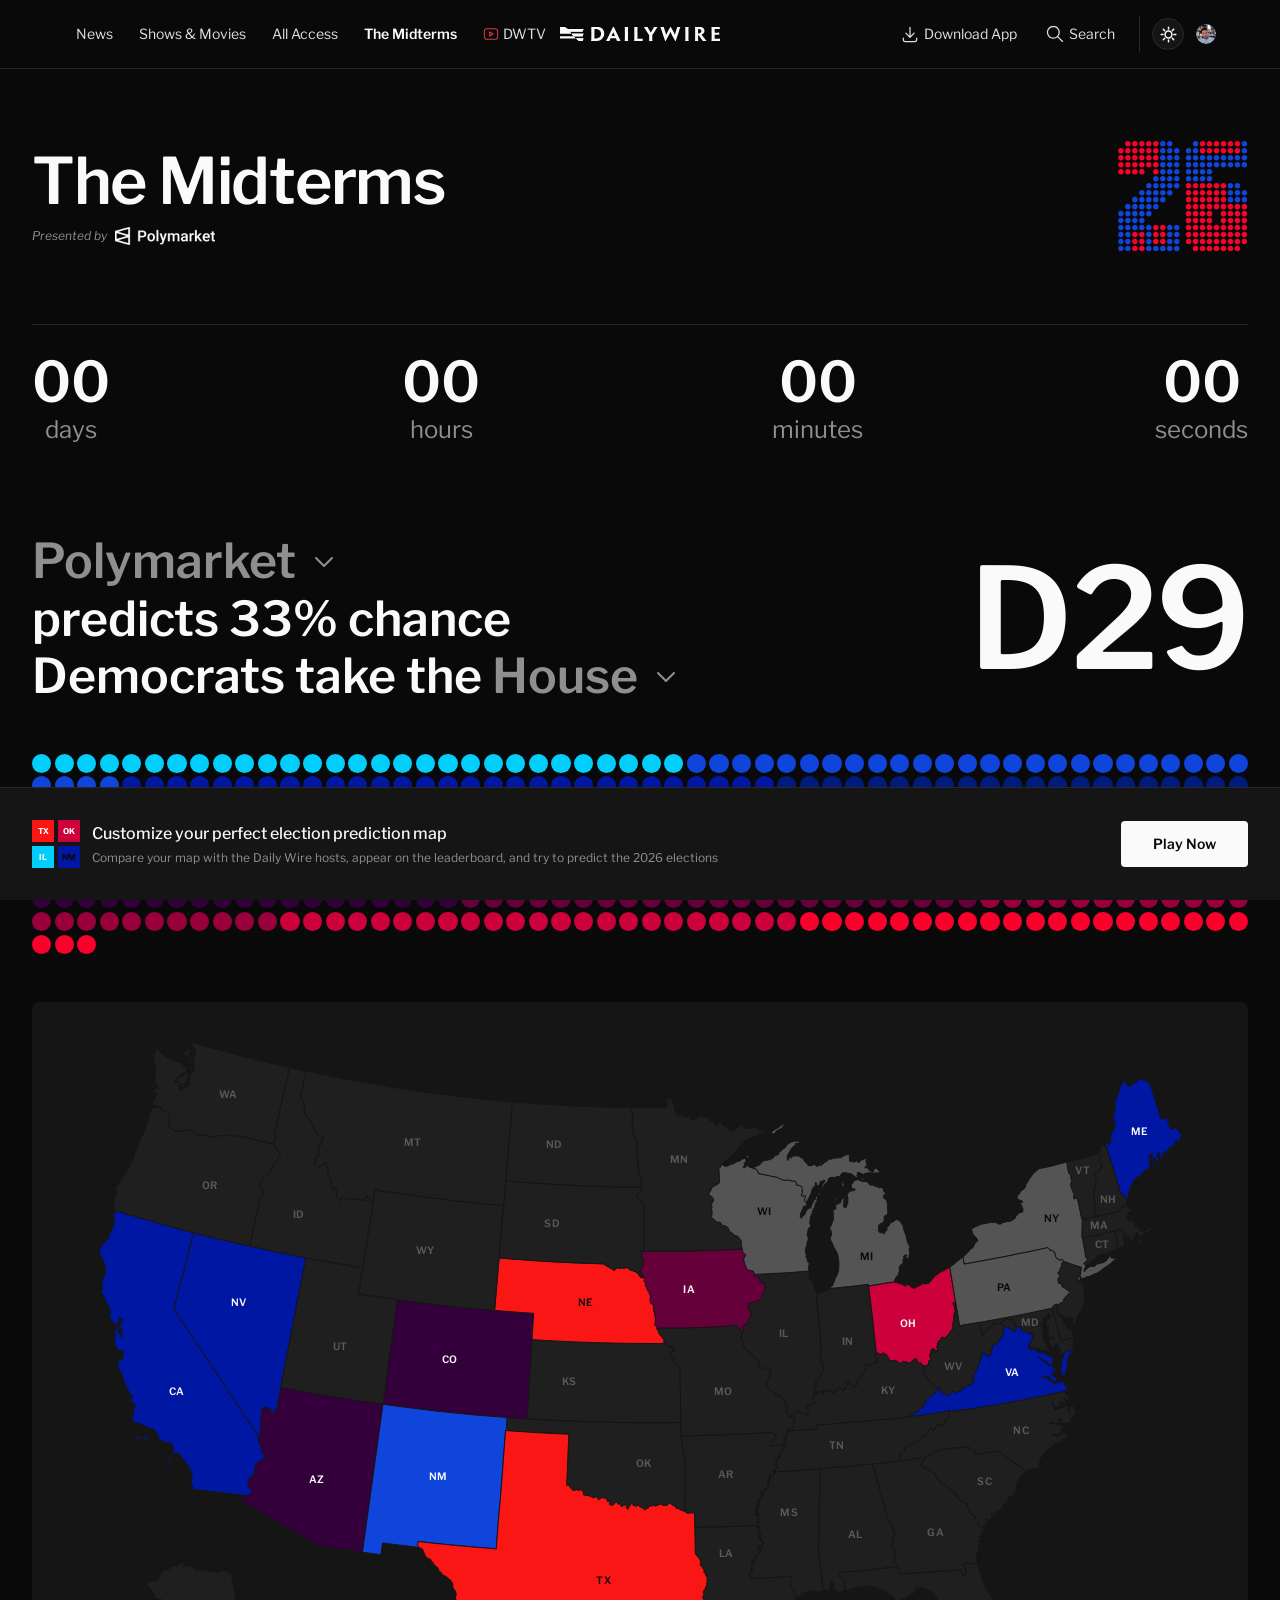
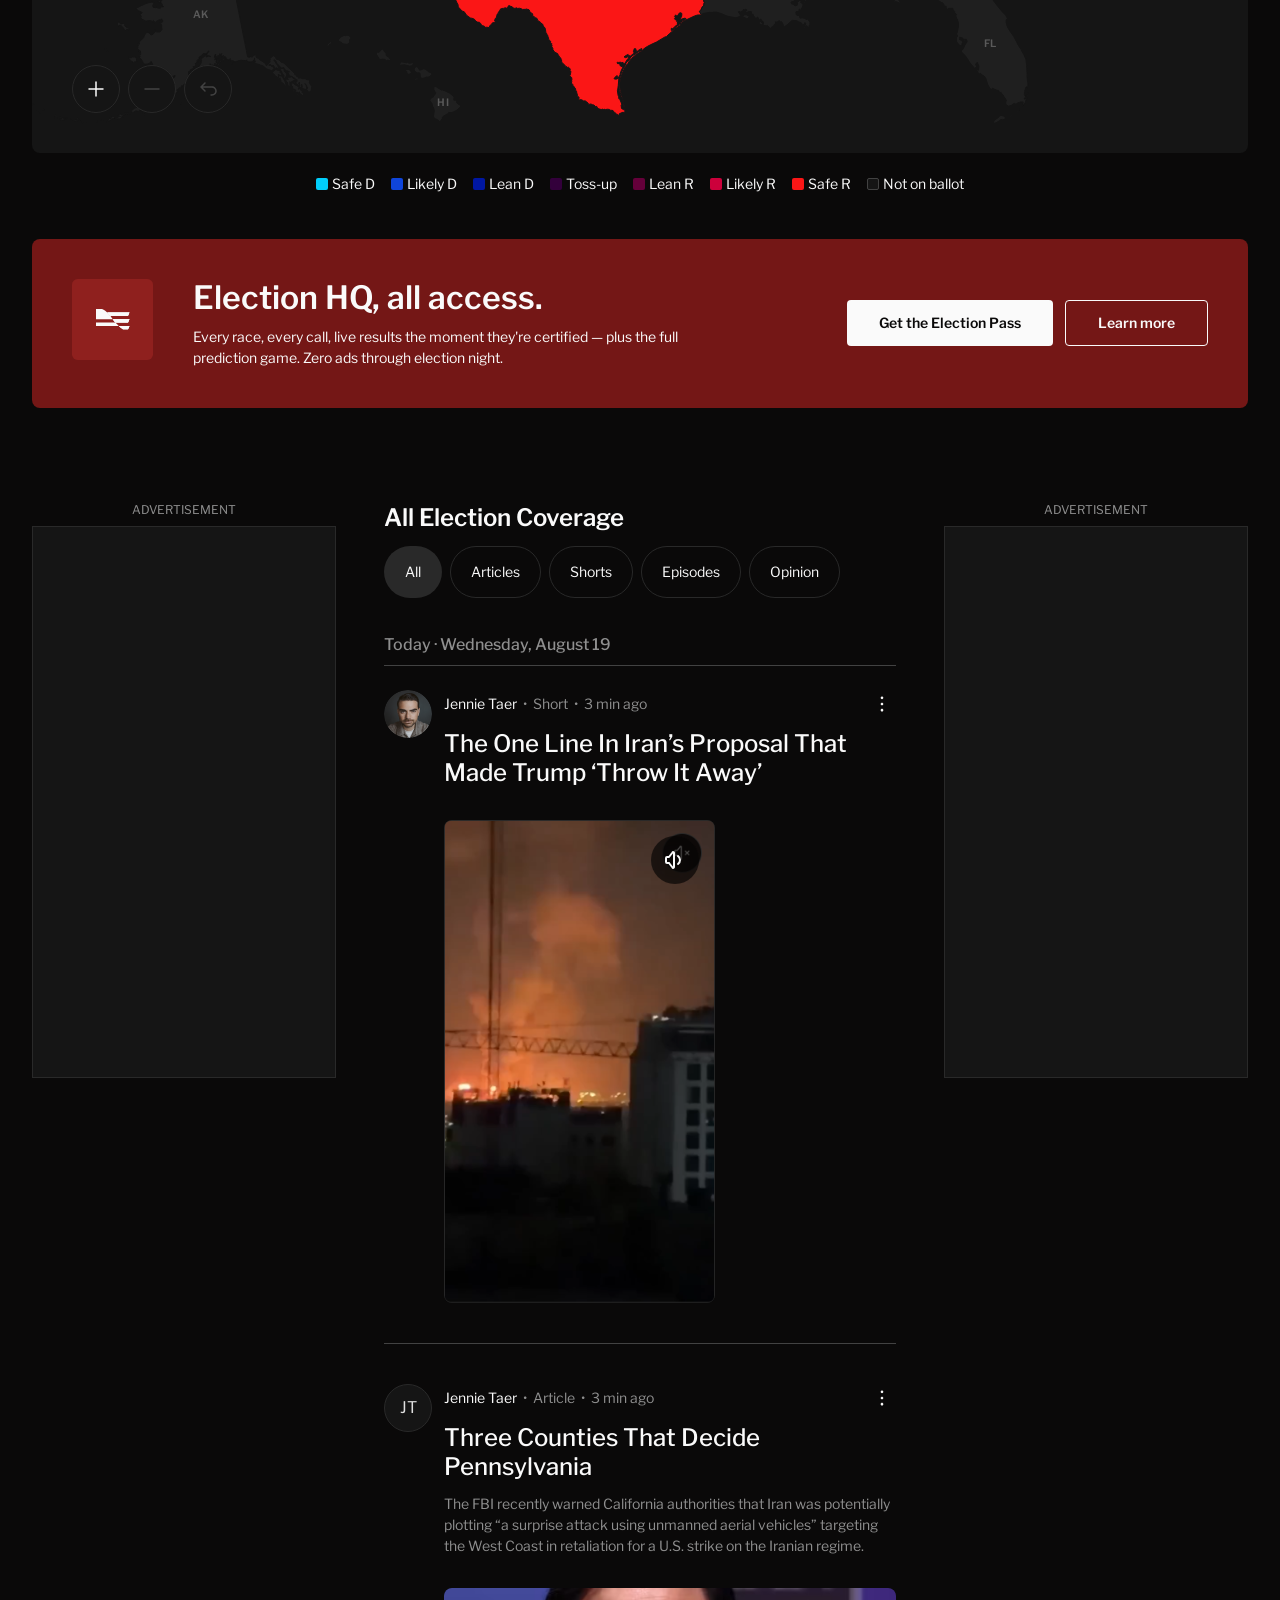
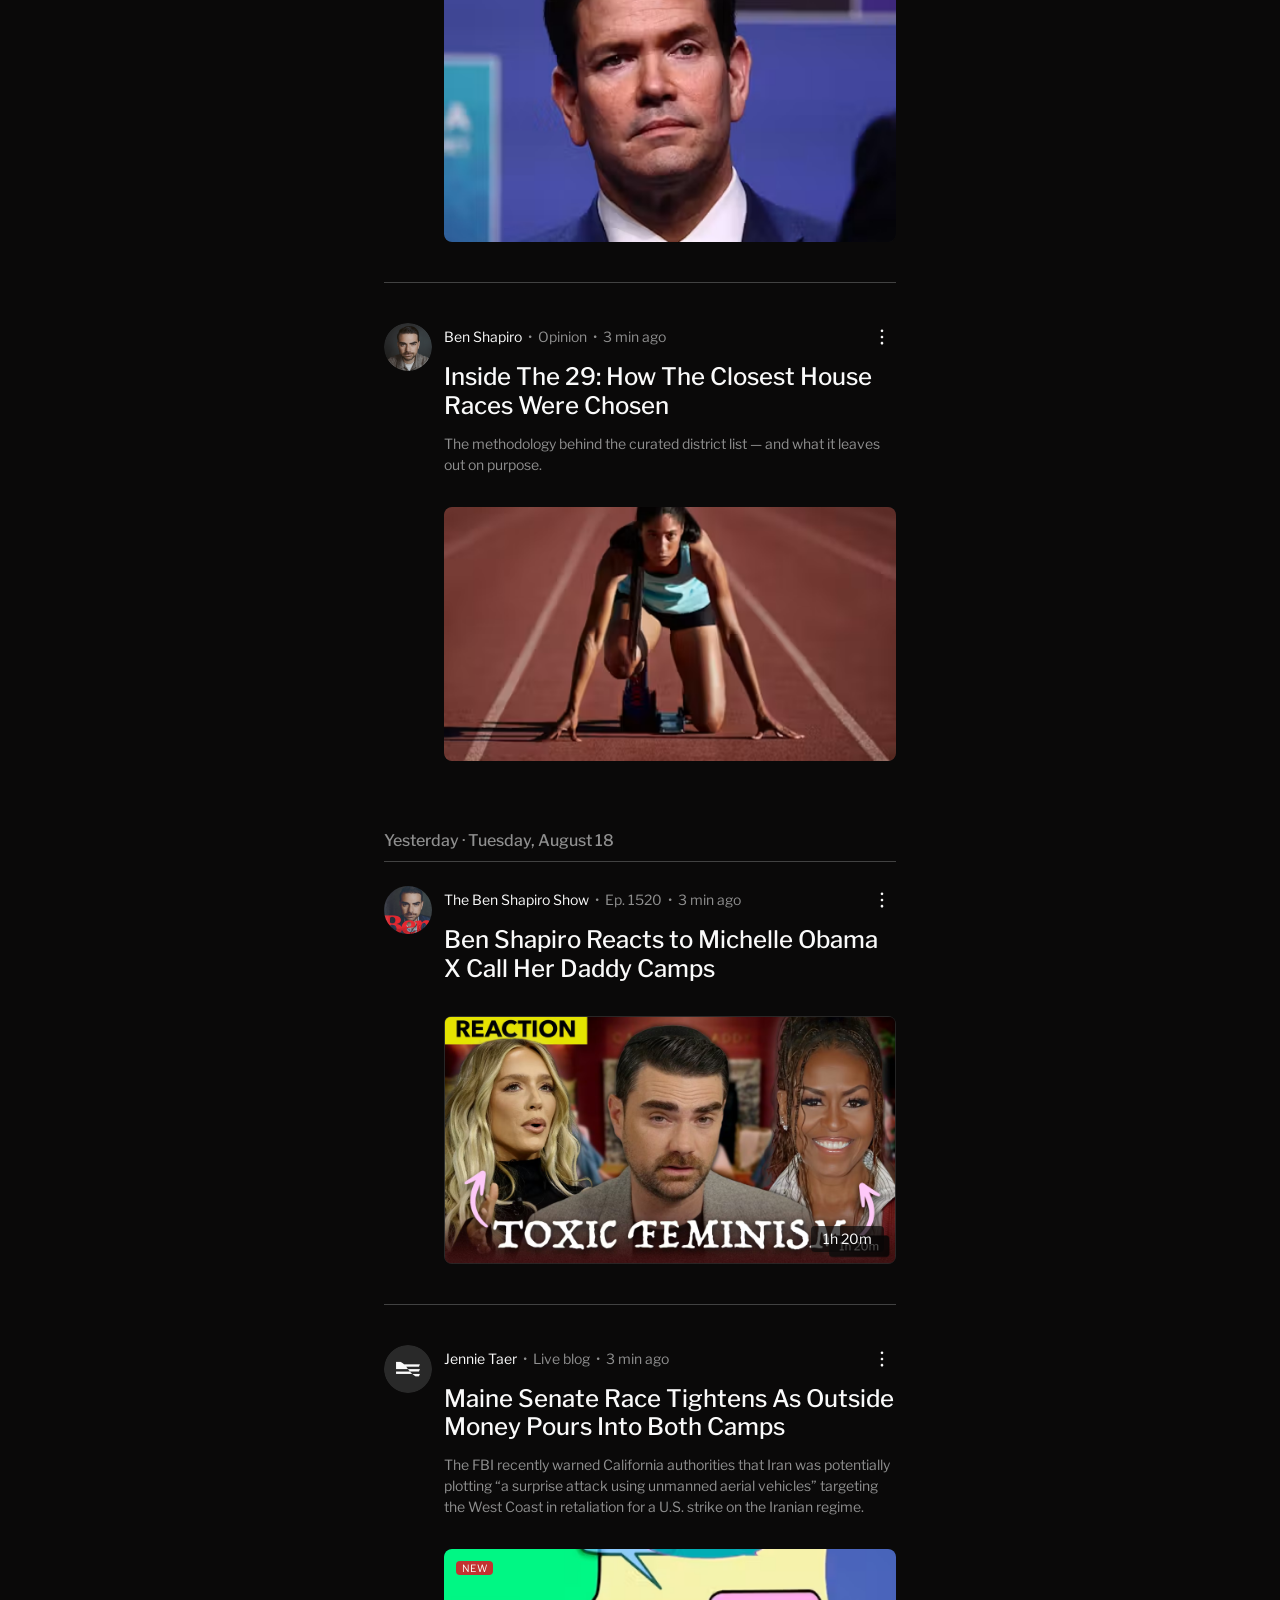
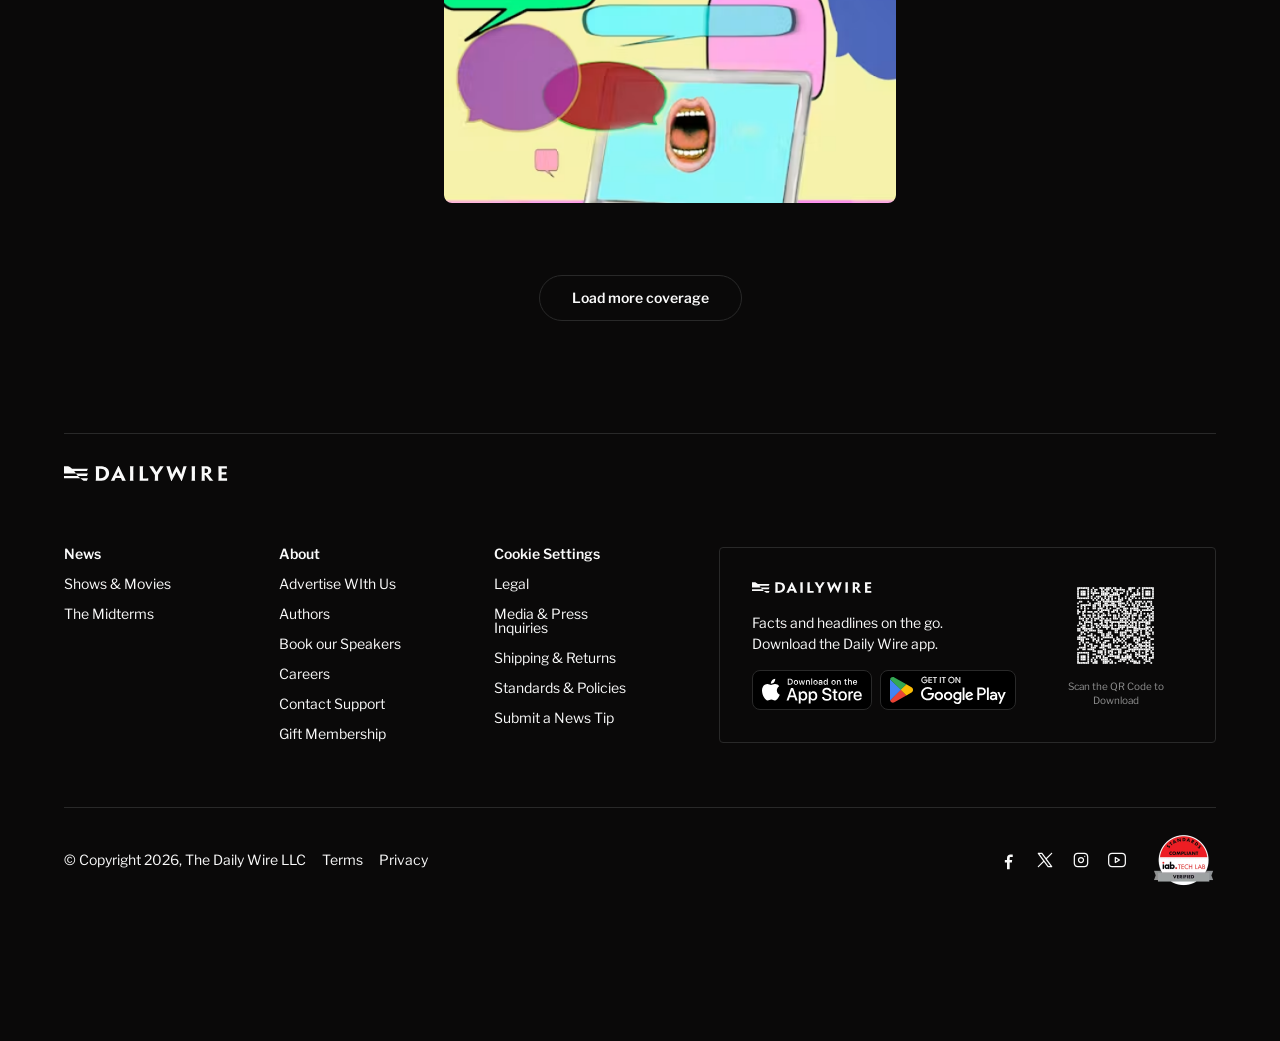
==== commit aff42dad: "Resolve the letters out of a blur, and put the hot red on the map The headline and D29 now arrive fr" ====
--- a/index.html
+++ b/index.html
@@ -8,7 +8,7 @@
 <link rel="preconnect" href="https://fonts.gstatic.com" crossorigin>
 <link href="https://fonts.googleapis.com/css2?family=Libre+Franklin:wght@400;500;600;800&family=Inter:wght@600&display=swap" rel="stylesheet">
 <link rel="stylesheet" href="css/tokens.css?v=a65aa919">
-<link rel="stylesheet" href="css/app.css?v=980341a7">
+<link rel="stylesheet" href="css/app.css?v=ac1f0f53">
 </head>
 <body>
 
@@ -412,7 +412,10 @@
   <a class="btn btn--primary" href="#">Play Now</a>
 </div>
 
+<!-- The map SVGs and state boxes are fetched at runtime, so they need the same
+     cache-busting the stylesheet links get. Stamped by scripts/stamp_assets.py. -->
+<script>window.EH_ASSET_V = "7b87eb0a";</script>
 <script src="js/data.js?v=a6fd2dd5"></script>
-<script src="js/app.js?v=05da61fe"></script>
+<script src="js/app.js?v=4bcfccf5"></script>
 </body>
 </html>
--- a/css/app.css
+++ b/css/app.css
@@ -1745,12 +1745,19 @@
    transform and the hover would have nothing left to scale. */
 .letter {
   display: inline-block;
-  animation: rise-in 440ms var(--ease) backwards;
+  animation: letter-in 520ms var(--ease) backwards;
 }
 .intro-rise { animation: rise-in 440ms var(--ease) backwards; }
 .intro-wipe {
   transform-origin: left center;
   animation: wipe-in 380ms var(--ease) backwards;
+}
+/* Letters resolve out of a blur. The radius is in em so it tracks the type:
+   about 9px on the 64 headline, 20 on the 140 D29 — a fixed px would smear
+   one and barely touch the other. */
+@keyframes letter-in {
+  from { opacity: 0; filter: blur(0.14em); transform: translateY(0.3em); }
+  to   { opacity: 1; filter: blur(0); transform: none; }
 }
 @keyframes rise-in {
   from { opacity: 0; transform: translateY(0.42em); }
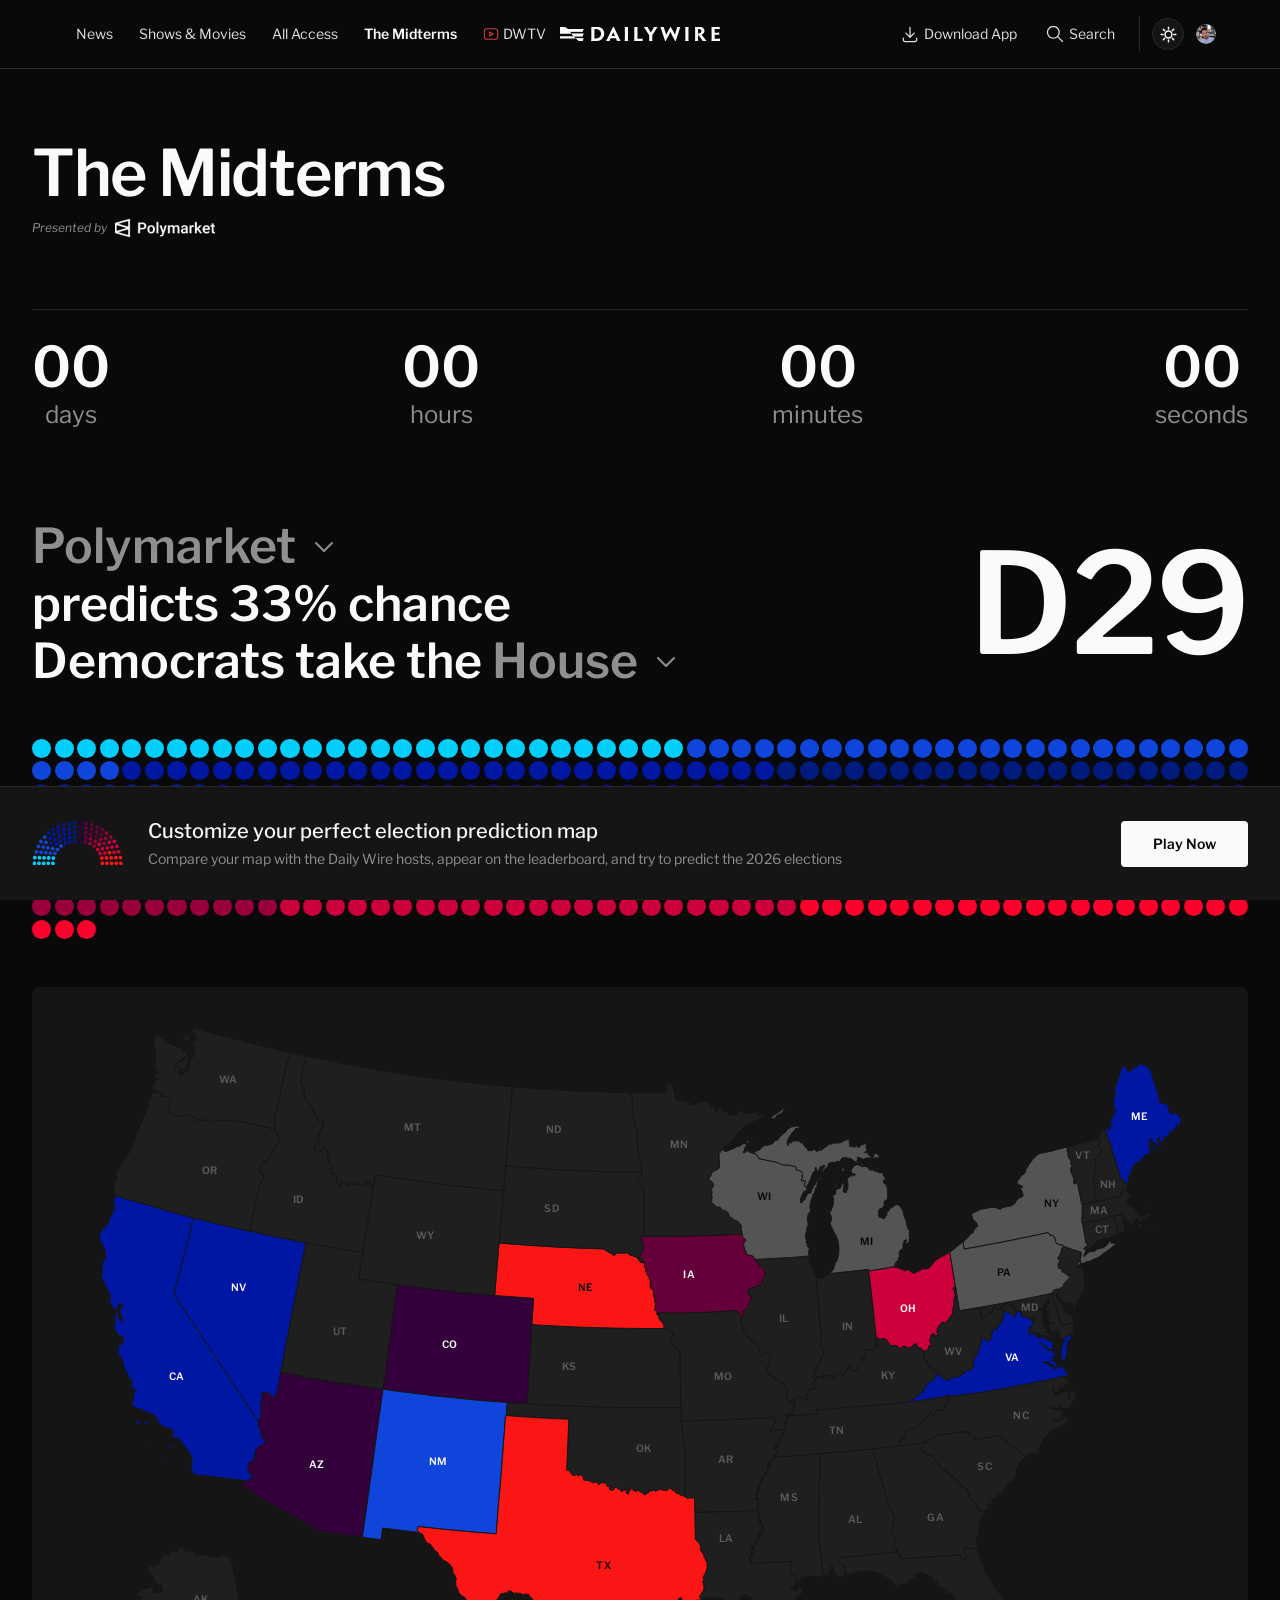
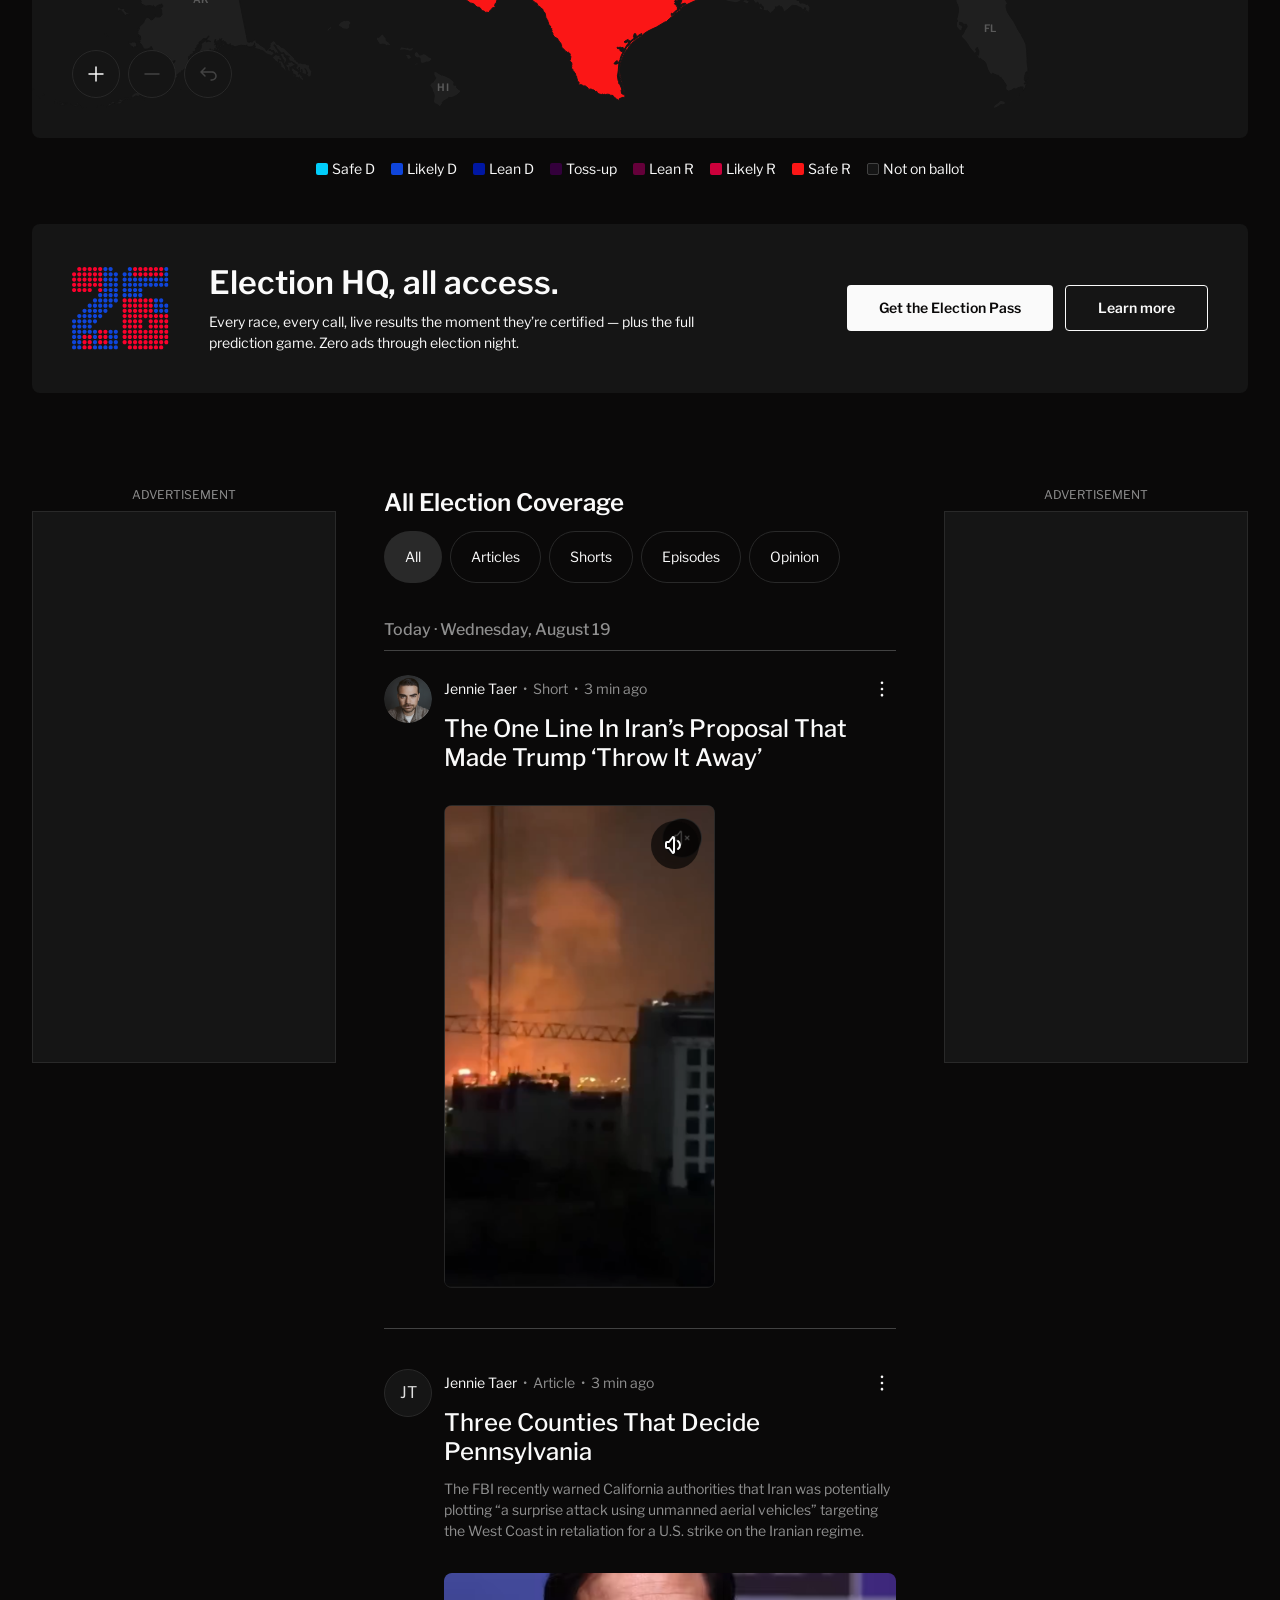
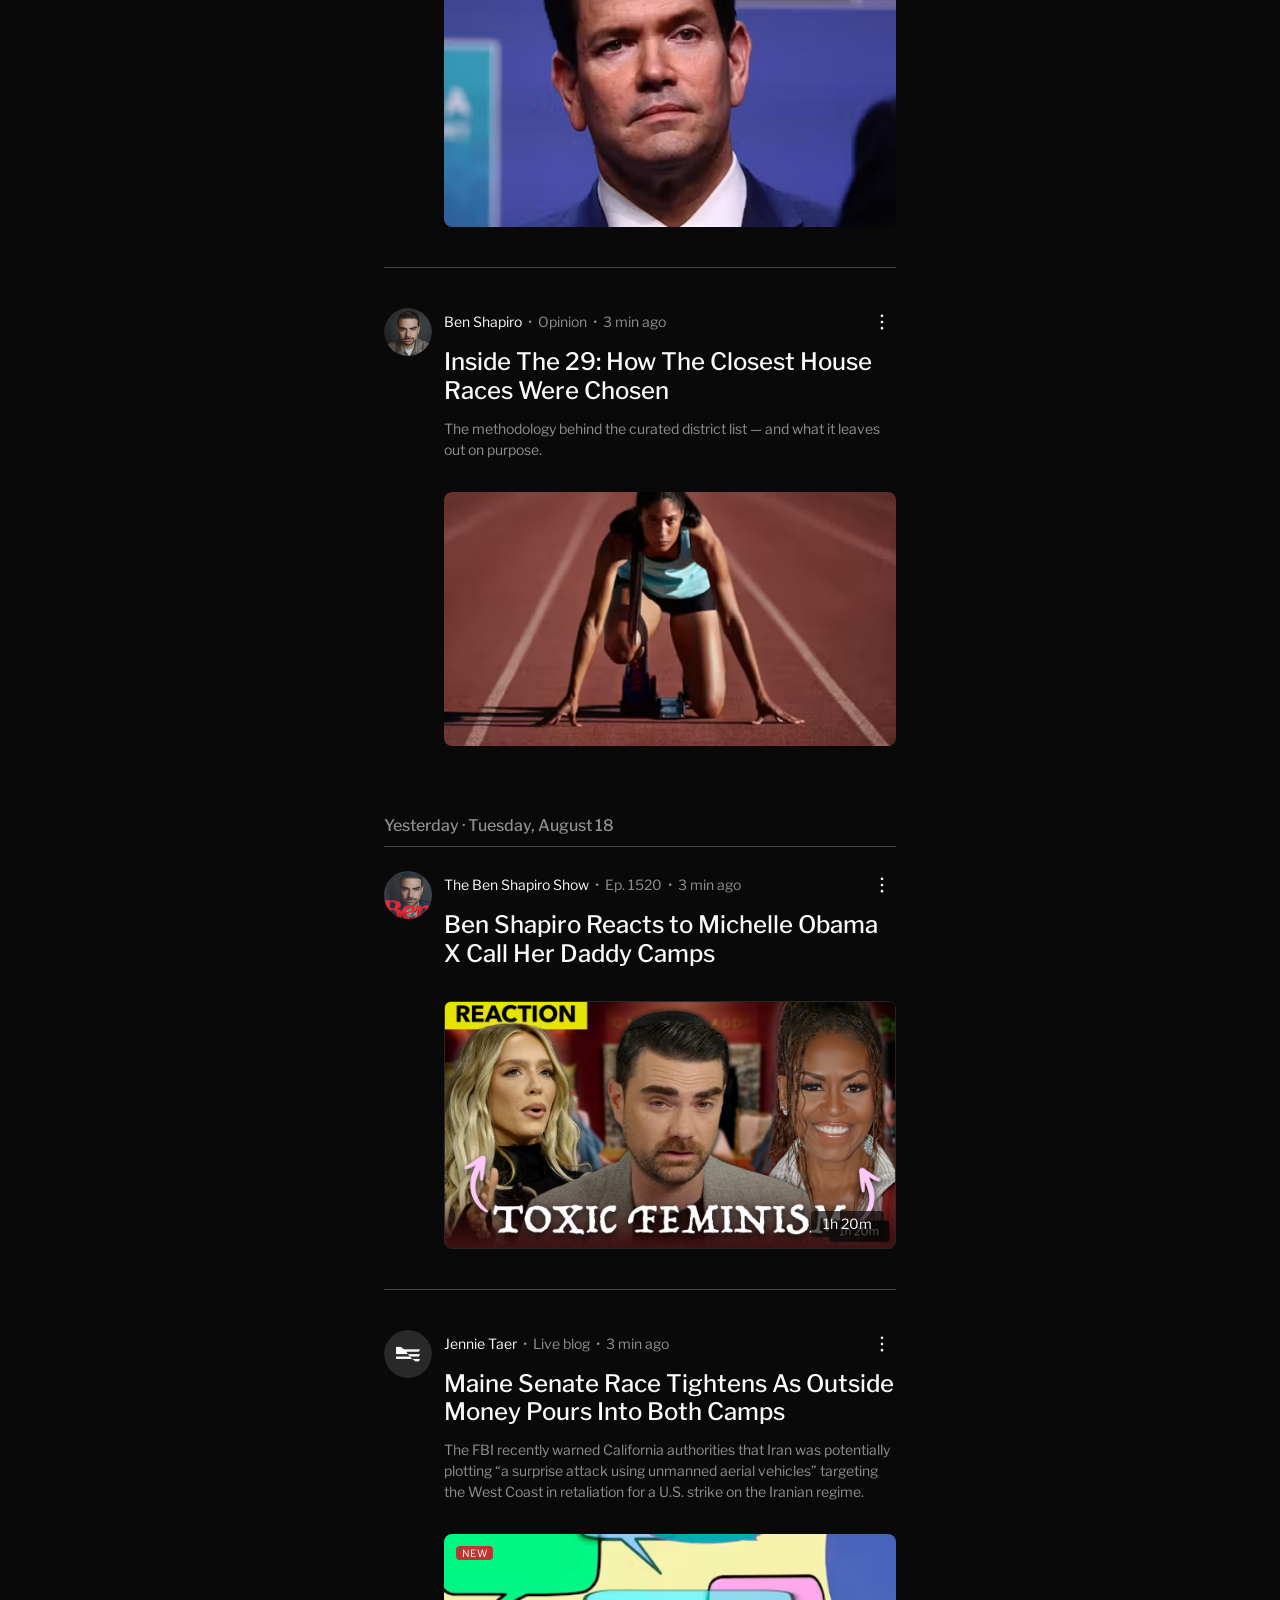
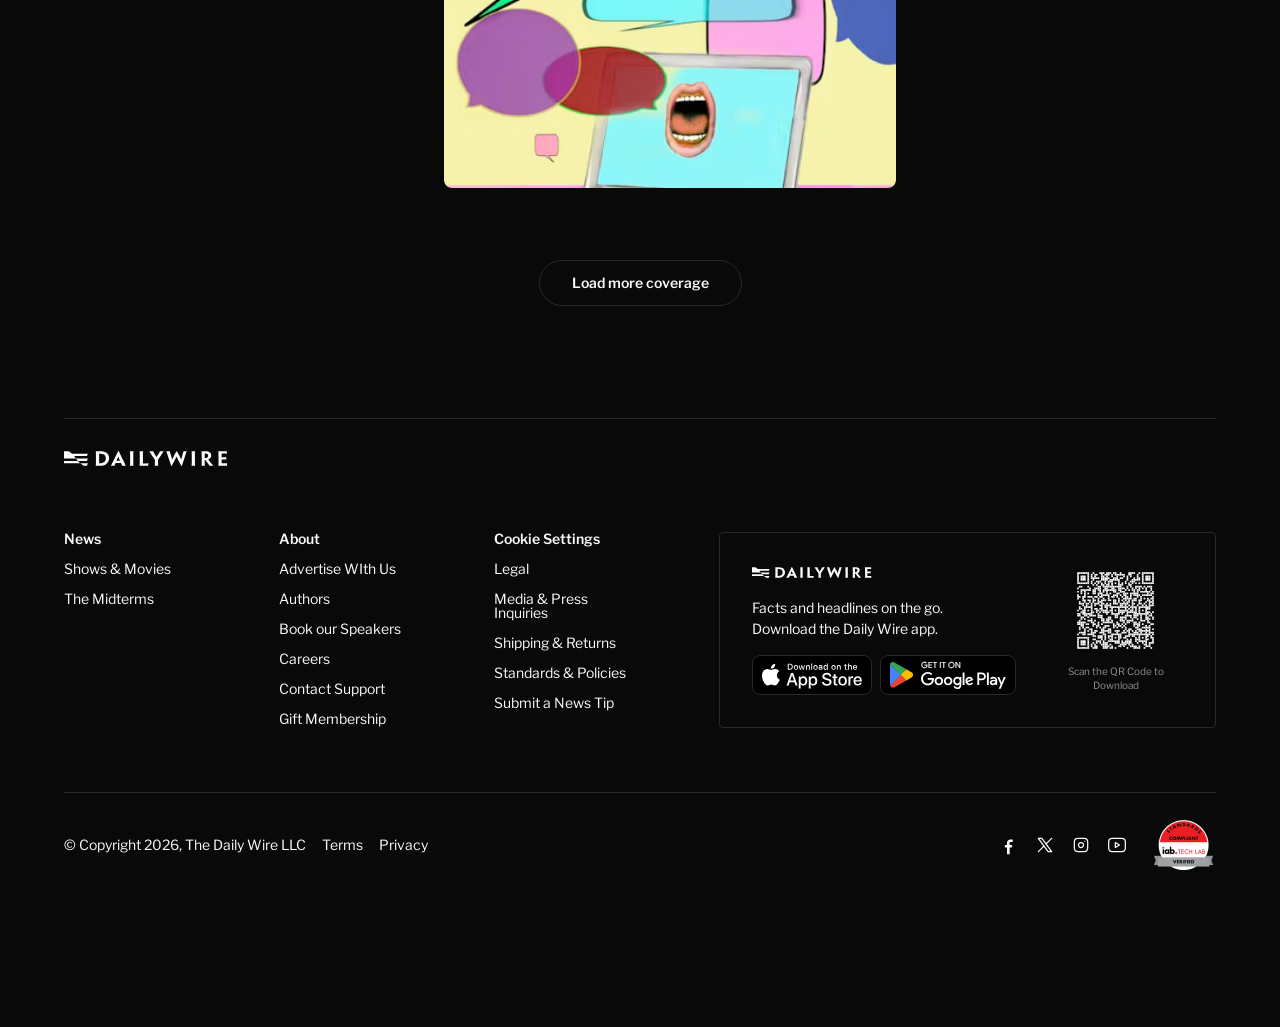
==== commit 01c25713: "Rebuild the DW+ banner and the game bar from the frame, and drop the hero mark Both were standing in" ====
--- a/index.html
+++ b/index.html
@@ -8,7 +8,7 @@
 <link rel="preconnect" href="https://fonts.gstatic.com" crossorigin>
 <link href="https://fonts.googleapis.com/css2?family=Libre+Franklin:wght@400;500;600;800&family=Inter:wght@600&display=swap" rel="stylesheet">
 <link rel="stylesheet" href="css/tokens.css?v=a65aa919">
-<link rel="stylesheet" href="css/app.css?v=ac1f0f53">
+<link rel="stylesheet" href="css/app.css?v=6c9badf4">
 </head>
 <body>
 
@@ -65,7 +65,6 @@
           <img src="assets/img/presented-by.png" alt="Polymarket" width="100" height="18">
         </p>
       </div>
-      <img class="hero__mark" src="assets/dot-mark.svg" alt="" width="130" height="111">
     </div>
 
     <hr class="hero__rule">
@@ -141,15 +140,13 @@
       </ul>
     </div>
 
-    <!-- DW+ band -->
+    <!-- DW+ band — "Section - DW+ election plan offer" (8633:1053501) -->
     <section class="dwplus">
       <div class="dwplus__left">
-        <span class="dwplus__badge" aria-hidden="true">
-          <span class="icon" style="width:35px;height:21px;-webkit-mask-image:url(assets/icons/icon_dwplus-mark.svg);mask-image:url(assets/icons/icon_dwplus-mark.svg);-webkit-mask-size:contain;mask-size:contain"></span>
-        </span>
+        <img class="dwplus__mark" src="assets/dot-mark.svg" alt="" width="97" height="83">
         <div class="dwplus__text">
           <h2 class="dwplus__title">Election HQ, all access.</h2>
-          <p class="dwplus__body">Every race, every call, live results the moment they're certified — plus the full prediction game. Zero ads through election night.</p>
+          <p class="dwplus__body">Every race, every call, live results the moment they&rsquo;re certified &mdash; plus the full prediction game. Zero ads through election night.</p>
         </div>
       </div>
       <div class="dwplus__actions">
@@ -397,14 +394,9 @@
   </div>
 </footer>
 
-<!-- ============================ BARRA DO JOGO ============================ -->
+<!-- ============================== GAME BAR ============================== -->
 <div class="game-bar">
-  <div class="game-bar__states" aria-hidden="true">
-    <span class="game-bar__state" style="background:var(--rating-safe-r)">TX</span>
-    <span class="game-bar__state" style="background:var(--rating-likely-r)">OK</span>
-    <span class="game-bar__state" style="background:var(--rating-safe-d)">IL</span>
-    <span class="game-bar__state is-light" style="background:var(--rating-lean-d)">NM</span>
-  </div>
+  <img class="game-bar__mark" src="assets/hemicycle.svg" alt="" width="92" height="45">
   <div class="game-bar__text">
     <span class="game-bar__title">Customize your perfect election prediction map</span>
     <span class="game-bar__sub">Compare your map with the Daily Wire hosts, appear on the leaderboard, and try to predict the 2026 elections</span>
@@ -416,6 +408,6 @@
      cache-busting the stylesheet links get. Stamped by scripts/stamp_assets.py. -->
 <script>window.EH_ASSET_V = "7b87eb0a";</script>
 <script src="js/data.js?v=a6fd2dd5"></script>
-<script src="js/app.js?v=4bcfccf5"></script>
+<script src="js/app.js?v=8a0e5864"></script>
 </body>
 </html>
--- a/css/app.css
+++ b/css/app.css
@@ -420,6 +420,9 @@
 
 /* ========================= DW+ BAND ========================= */
 
+/* "Section - DW+ election plan offer" (8633:1053501): 1312x164, #151515 on an
+   8 radius, 40 all round — a dark band with the 26 mark, not the red block it
+   was drawn as here. */
 .dwplus {
   display: flex;
   align-items: center;
@@ -427,25 +430,17 @@
   gap: var(--space-6xl);
   padding: var(--space-5xl);
   border-radius: var(--radius-md);
-  background: var(--color-background-brand-subtlest);
-}
-.dwplus__left { display: flex; align-items: flex-start; gap: var(--space-5xl); }
-.dwplus__badge {
-  width: 81px; height: 81px;
-  flex: none;
-  display: grid;
-  place-items: center;
-  border-radius: 5.7px;
-  background: var(--color-background-brand-subtlest-hovered);
-  color: var(--color-icon-neutral-bold);
-}
-.dwplus__badge img { width: 35px; }
+  background: var(--color-background-neutral-subtle);
+}
+.dwplus__left { display: flex; align-items: center; gap: var(--space-5xl); }
+.dwplus__mark { flex: none; width: 97px; height: 83px; }
 .dwplus__text { display: flex; flex-direction: column; gap: var(--space-md); }
 .dwplus__title {
   margin: 0;
   font-size: var(--font-size-2xl);
   font-weight: var(--font-weight-semibold);
   line-height: 1.2;
+  color: var(--color-text-neutral-bold);
 }
 .dwplus__body {
   margin: 0;
@@ -454,7 +449,7 @@
   line-height: 1.5;
   max-width: 493px;
 }
-.dwplus__actions { display: flex; gap: var(--space-lg); flex: none; }
+.dwplus__actions { display: flex; gap: var(--space-lg); flex: none; align-items: center; }
 
 .btn {
   display: inline-flex;
@@ -758,28 +753,17 @@
   z-index: 30;
   display: flex;
   align-items: center;
-  gap: var(--space-lg);
+  gap: var(--space-3xl);
   padding: var(--space-4xl) var(--space-8xl);
   background: var(--color-background-neutral-subtle);
   border-top: 1px solid var(--color-border-neutral-bold);
 }
-.game-bar__states {
-  display: grid;
-  grid-template-columns: repeat(2, 22px);
-  gap: var(--space-xs);
-  flex: none;
-}
-.game-bar__state {
-  width: 22px; height: 22px;
-  display: grid; place-items: center;
-  font-size: 8px;
-  font-weight: 700;
-  color: #fff;
-}
-.game-bar__state.is-light { color: #0a0909; }
-.game-bar__text { flex: 1; display: flex; flex-direction: column; gap: var(--space-xs); min-width: 0; }
-.game-bar__title { font-size: var(--font-size-md); font-weight: var(--font-weight-medium); line-height: 1.5; }
-.game-bar__sub { font-size: var(--font-size-xs); line-height: 1.4; color: var(--color-text-neutral-subtlest); }
+/* the frame's own bar (8804:113358): the seat hemicycle on the left, not the
+   four state chips that were standing in for it */
+.game-bar__mark { flex: none; width: 92px; height: 45px; }
+.game-bar__text { flex: 1; display: flex; flex-direction: column; gap: var(--space-md); min-width: 0; }
+.game-bar__title { font-size: var(--font-size-lg); font-weight: var(--font-weight-medium); line-height: 1.2; }
+.game-bar__sub { font-size: var(--font-size-sm); line-height: 1.2; color: var(--color-text-neutral-subtlest); }
 
 /* ================================================================== *
  * MOBILE — Figma's 393 frame
@@ -861,8 +845,7 @@
     padding: var(--space-xl) 18px var(--space-3xl);
   }
   .dwplus__left { gap: var(--space-xl); }
-  .dwplus__badge { width: 57px; height: 57px; border-radius: var(--radius-sm); }
-  .dwplus__badge img { width: 25px; }
+  .dwplus__mark { width: 58px; height: 50px; }
   .dwplus__text { gap: var(--space-xs); }
   .dwplus__title { font-size: var(--font-size-sm); font-weight: var(--font-weight-medium); }
   .dwplus__body { font-size: var(--font-size-xs); }
@@ -922,8 +905,7 @@
     padding: var(--space-xl);
     gap: var(--space-lg);
   }
-  .game-bar__states { grid-template-columns: repeat(2, 14px); }
-  .game-bar__state { width: 14px; height: 14px; font-size: 6px; }
+  .game-bar__mark { width: 56px; height: 27px; }
   .game-bar__title { font-size: var(--font-size-xs); }
   .game-bar__sub { display: none; }
   .game-bar .btn { height: 34px; padding-inline: var(--space-xl); font-size: var(--font-size-xs); }
@@ -1669,7 +1651,6 @@
   :root:not([data-theme="dark"]) .hero__presented img { filter: invert(1); }
 }
 
-.hero__mark { flex: none; width: 130px; height: 111px; }
 
 /* Countdown: four cells spread edge to edge across the full 1312, each with
    the number over its unit. The label is the unit, on its own line under the
@@ -1838,14 +1819,9 @@
 }
 
 @media (max-width: 900px) {
-  /* one line, always: 393 minus 16 of padding either side and the 78 mark
-     leaves ~250, and "The Midterms" needs the size to follow the box rather
-     than break in two. */
-  .hero__title {
-    font-size: clamp(26px, 8.6vw, var(--font-size-3xl));
-    white-space: nowrap;
-  }
-  .hero__mark { width: 78px; height: 67px; }
+  /* one line, always — the 26 mark no longer shares the row, so the full 40
+     fits inside 393 with room to spare */
+  .hero__title { font-size: var(--font-size-3xl); white-space: nowrap; }
   .countdown {
     gap: var(--space-md);
     margin-top: calc(var(--space-lg) * -1);
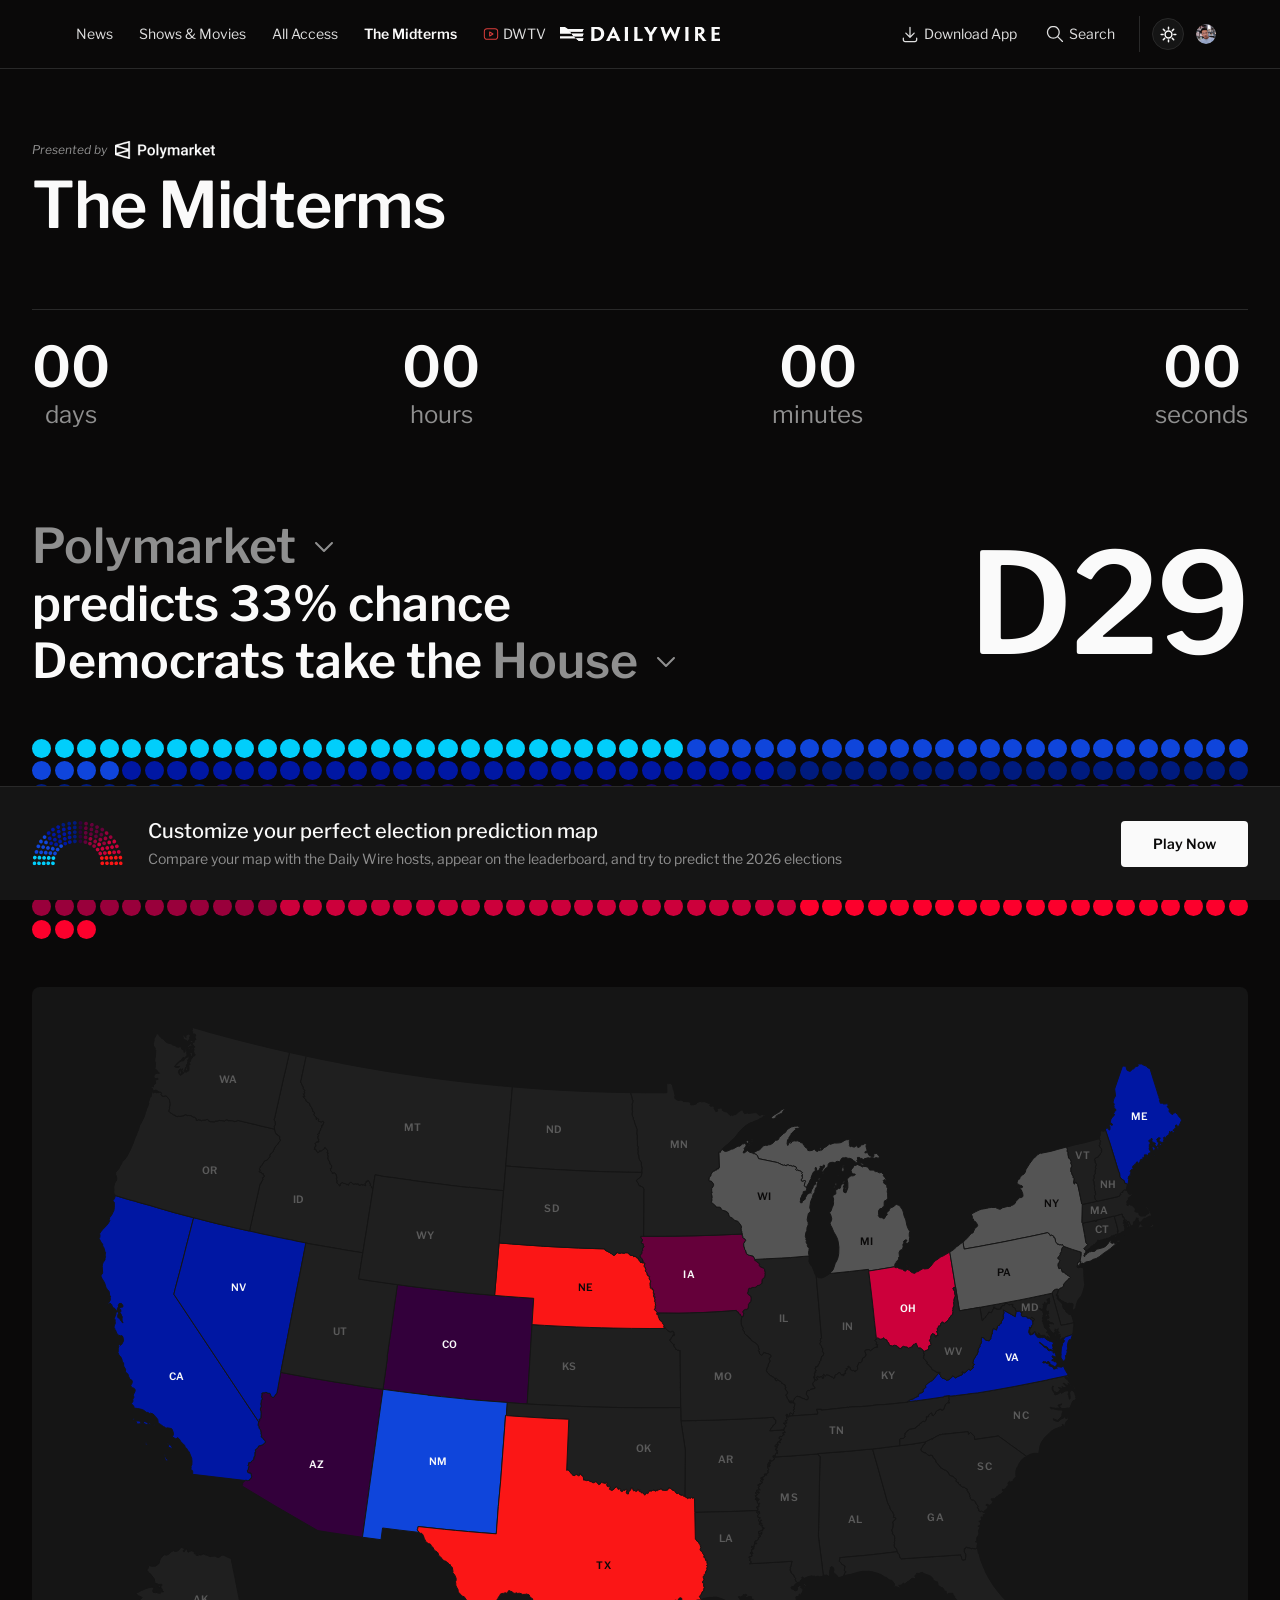
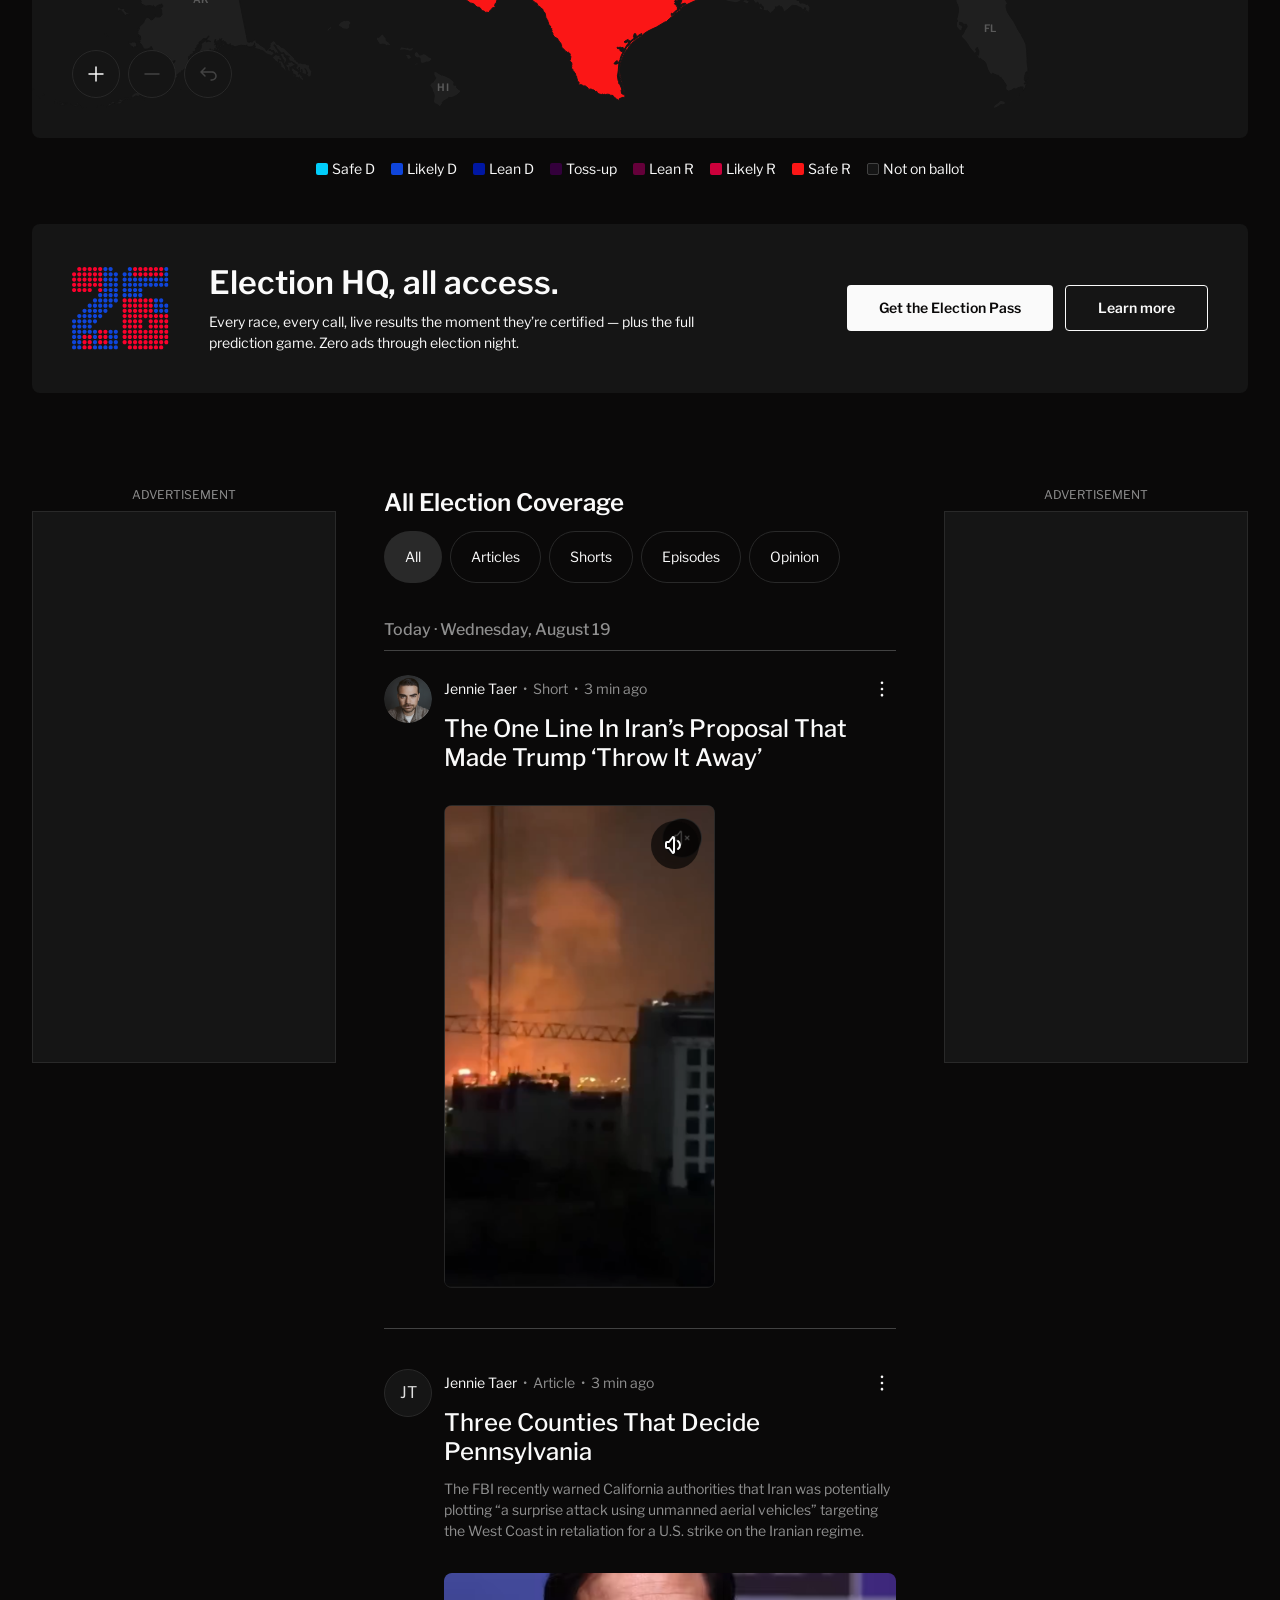
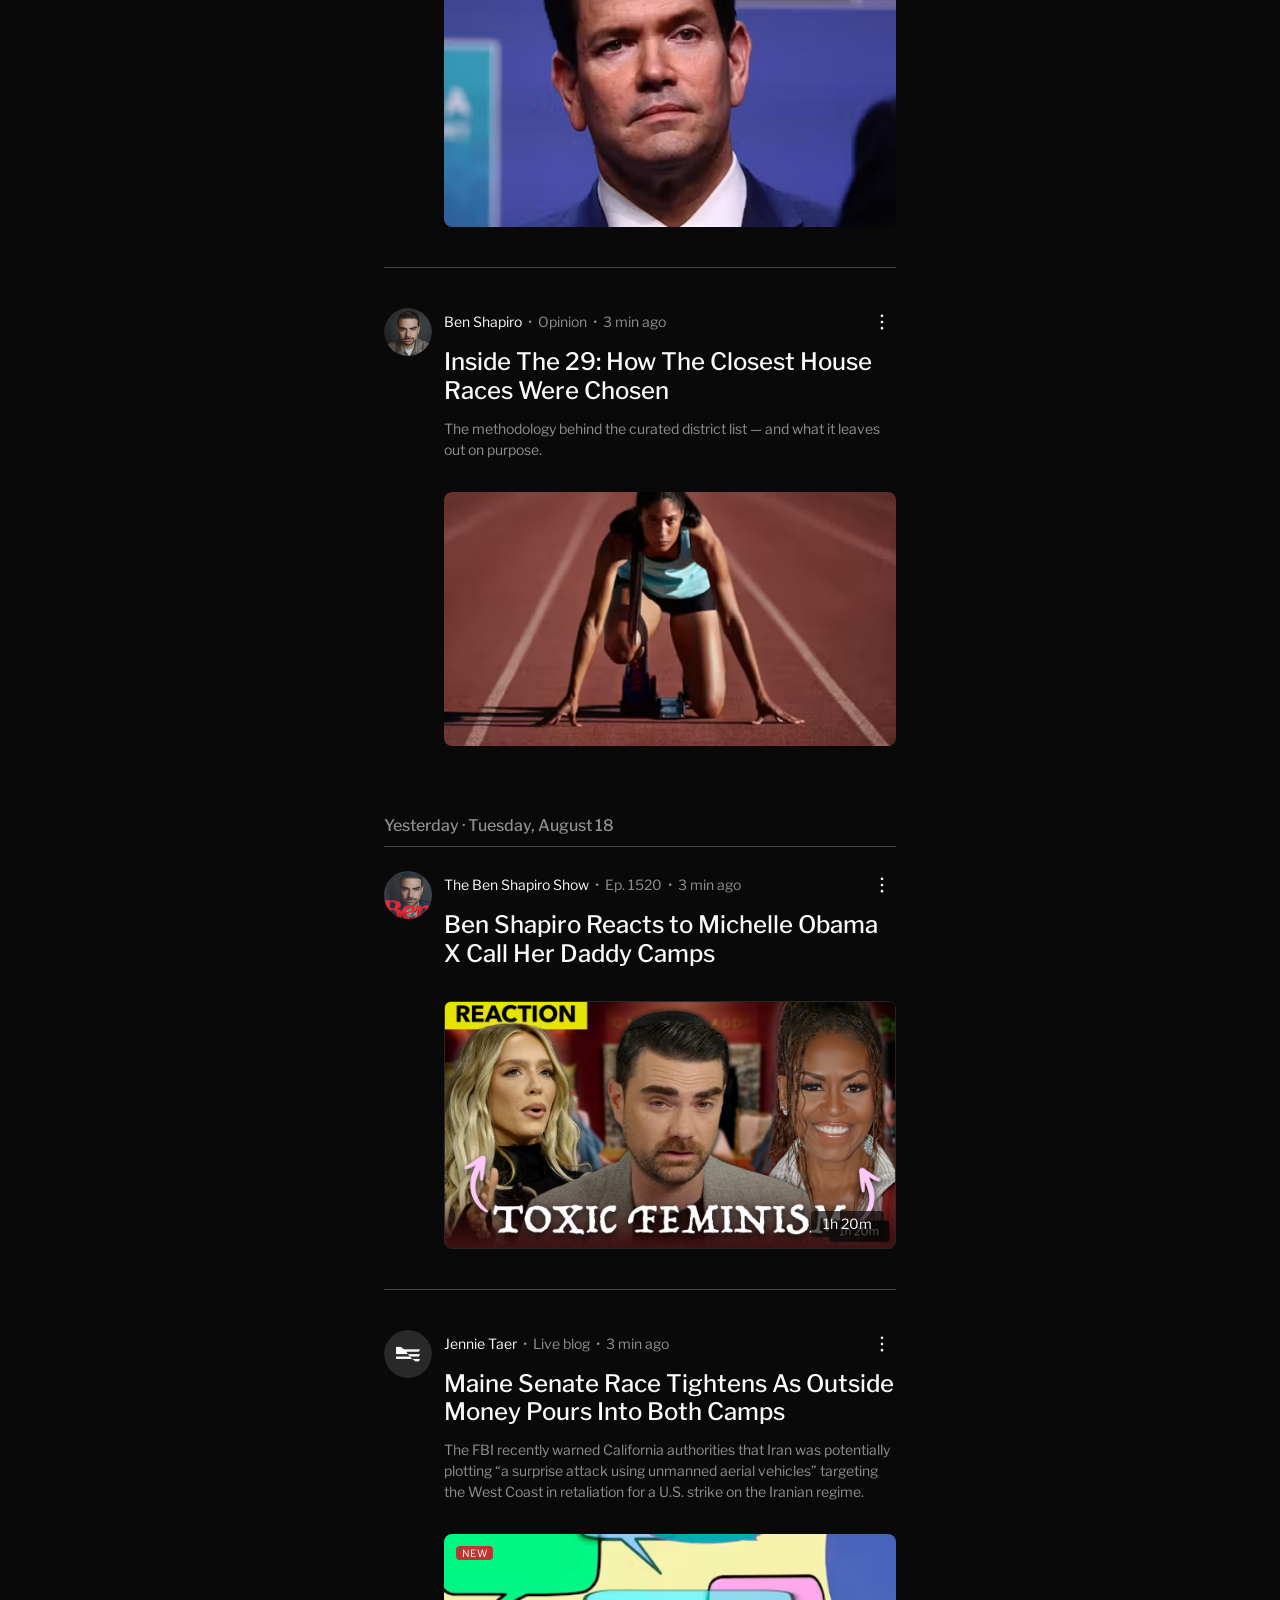
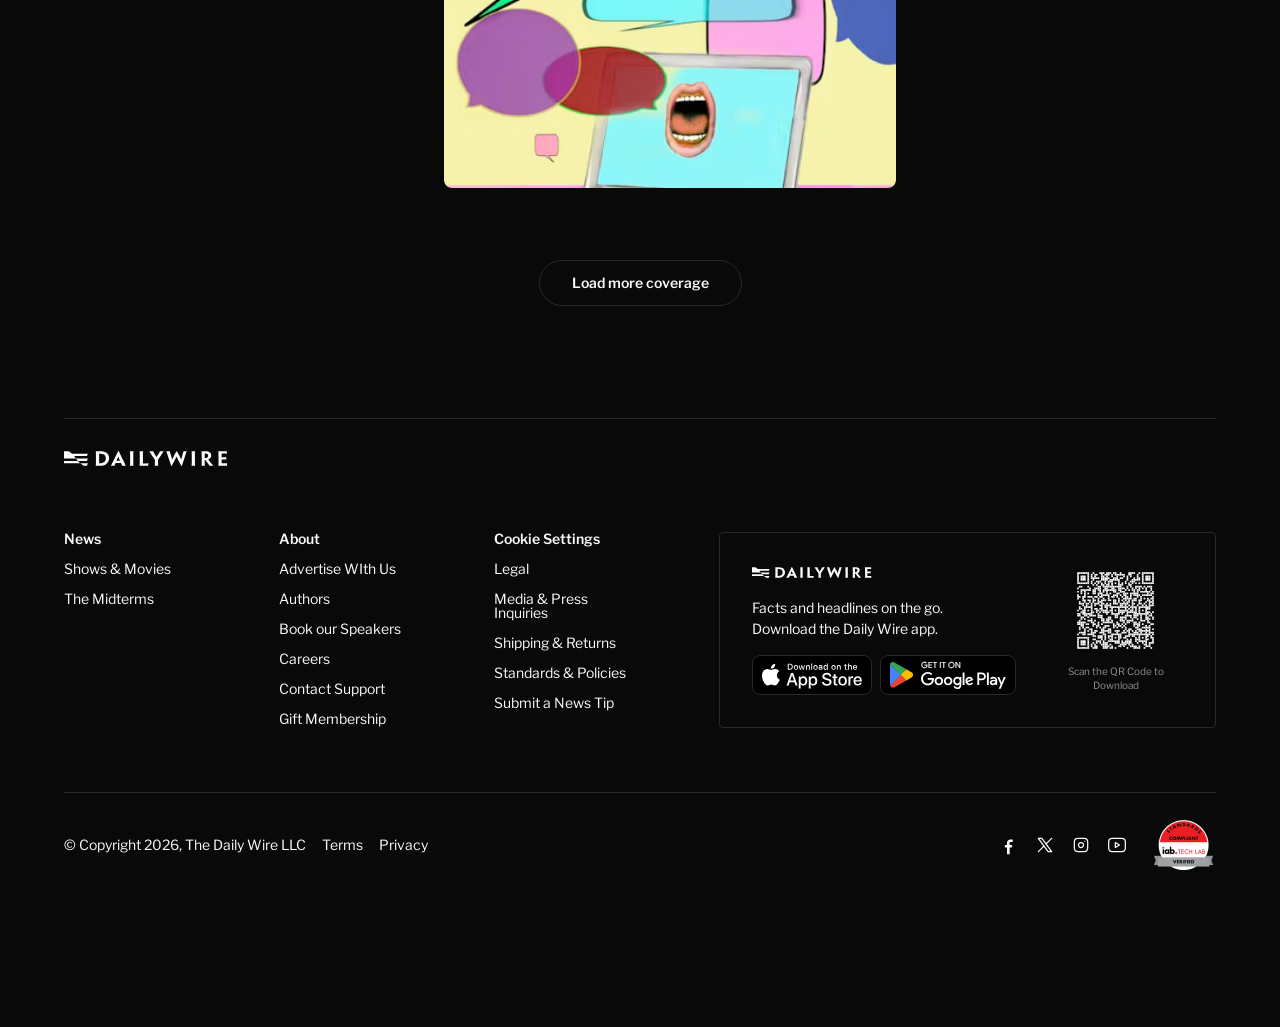
==== commit b4870ac6: "Tighten the mobile map card, soften the dot entrance, and lead with the byline The mobile map card c" ====
--- a/index.html
+++ b/index.html
@@ -8,7 +8,7 @@
 <link rel="preconnect" href="https://fonts.gstatic.com" crossorigin>
 <link href="https://fonts.googleapis.com/css2?family=Libre+Franklin:wght@400;500;600;800&family=Inter:wght@600&display=swap" rel="stylesheet">
 <link rel="stylesheet" href="css/tokens.css?v=a65aa919">
-<link rel="stylesheet" href="css/app.css?v=6c9badf4">
+<link rel="stylesheet" href="css/app.css?v=49c12527">
 </head>
 <body>
 
@@ -60,10 +60,10 @@
     <!-- Map Final 8633:1053380 — title row, countdown, statement, seats grid -->
     <div class="hero__title-row">
       <div class="hero__titles">
-        <h1 class="hero__title">The Midterms</h1>
         <p class="hero__presented">Presented by
           <img src="assets/img/presented-by.png" alt="Polymarket" width="100" height="18">
         </p>
+        <h1 class="hero__title">The Midterms</h1>
       </div>
     </div>
 
@@ -406,8 +406,8 @@
 
 <!-- The map SVGs and state boxes are fetched at runtime, so they need the same
      cache-busting the stylesheet links get. Stamped by scripts/stamp_assets.py. -->
-<script>window.EH_ASSET_V = "7b87eb0a";</script>
+<script>window.EH_ASSET_V = "e9a87b6e";</script>
 <script src="js/data.js?v=a6fd2dd5"></script>
-<script src="js/app.js?v=8a0e5864"></script>
+<script src="js/app.js?v=a1c33979"></script>
 </body>
 </html>
--- a/css/app.css
+++ b/css/app.css
@@ -798,8 +798,9 @@
      card and the DW+ band 16px further in than every other block. */
   .map-block { gap: var(--space-xl); }
   .map-card {
-    /* 361 × 410 in Figma */
-    aspect-ratio: 361 / 410;
+    /* 361 × 316: the frame's 410 included 94 of empty space above the map,
+       where the race and source chips used to sit */
+    aspect-ratio: 361 / 316;
   }
 
   /* pills centred across the card */
@@ -1748,8 +1749,13 @@
   from { transform: scaleX(0); }
   to   { transform: none; }
 }
+/* A soft overshoot rather than the shared ease: the dot settles into size
+   instead of snapping to it, and it drifts down a few pixels on the way in so
+   the fill still reads as coming from above. */
+:root { --dot-ease: cubic-bezier(0.32, 1.5, 0.5, 1); }
 @keyframes dot-in {
-  from { opacity: 0; transform: scale(0); }
+  from { opacity: 0; transform: translateY(-5px) scale(0.3); }
+  60%  { opacity: 1; }
   to   { opacity: 1; transform: none; }
 }
 
@@ -1872,6 +1878,9 @@
 }
 
 @media (max-width: 900px) {
+  /* the tabler chevron is drawn small inside a 24 box, so the mask carries
+     its own padding — 12 of gap on top of that reads as a gulf at 20px */
+  .statement__pick { gap: 0; }
   .statement__pick .icon { width: 20px; height: 20px; }
   .statement__field .chip-menu { font-size: var(--font-size-sm); }
 }
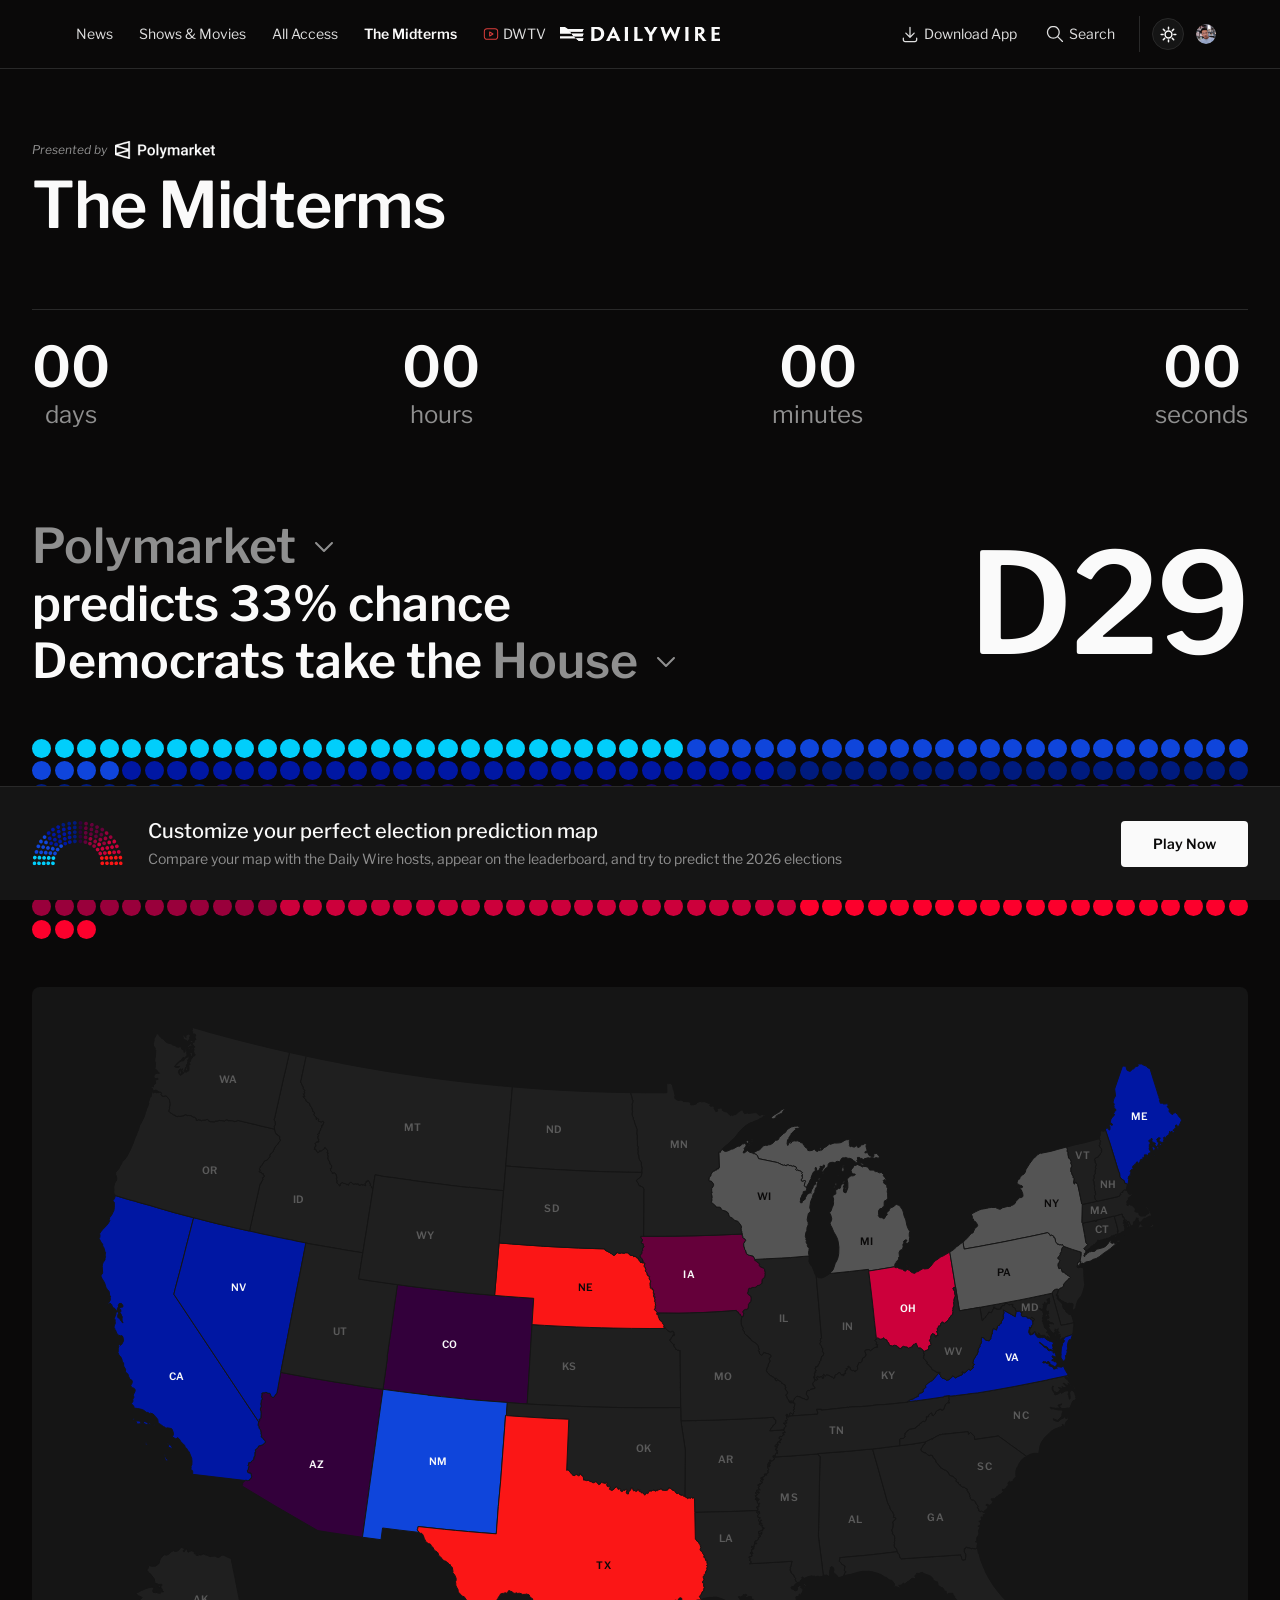
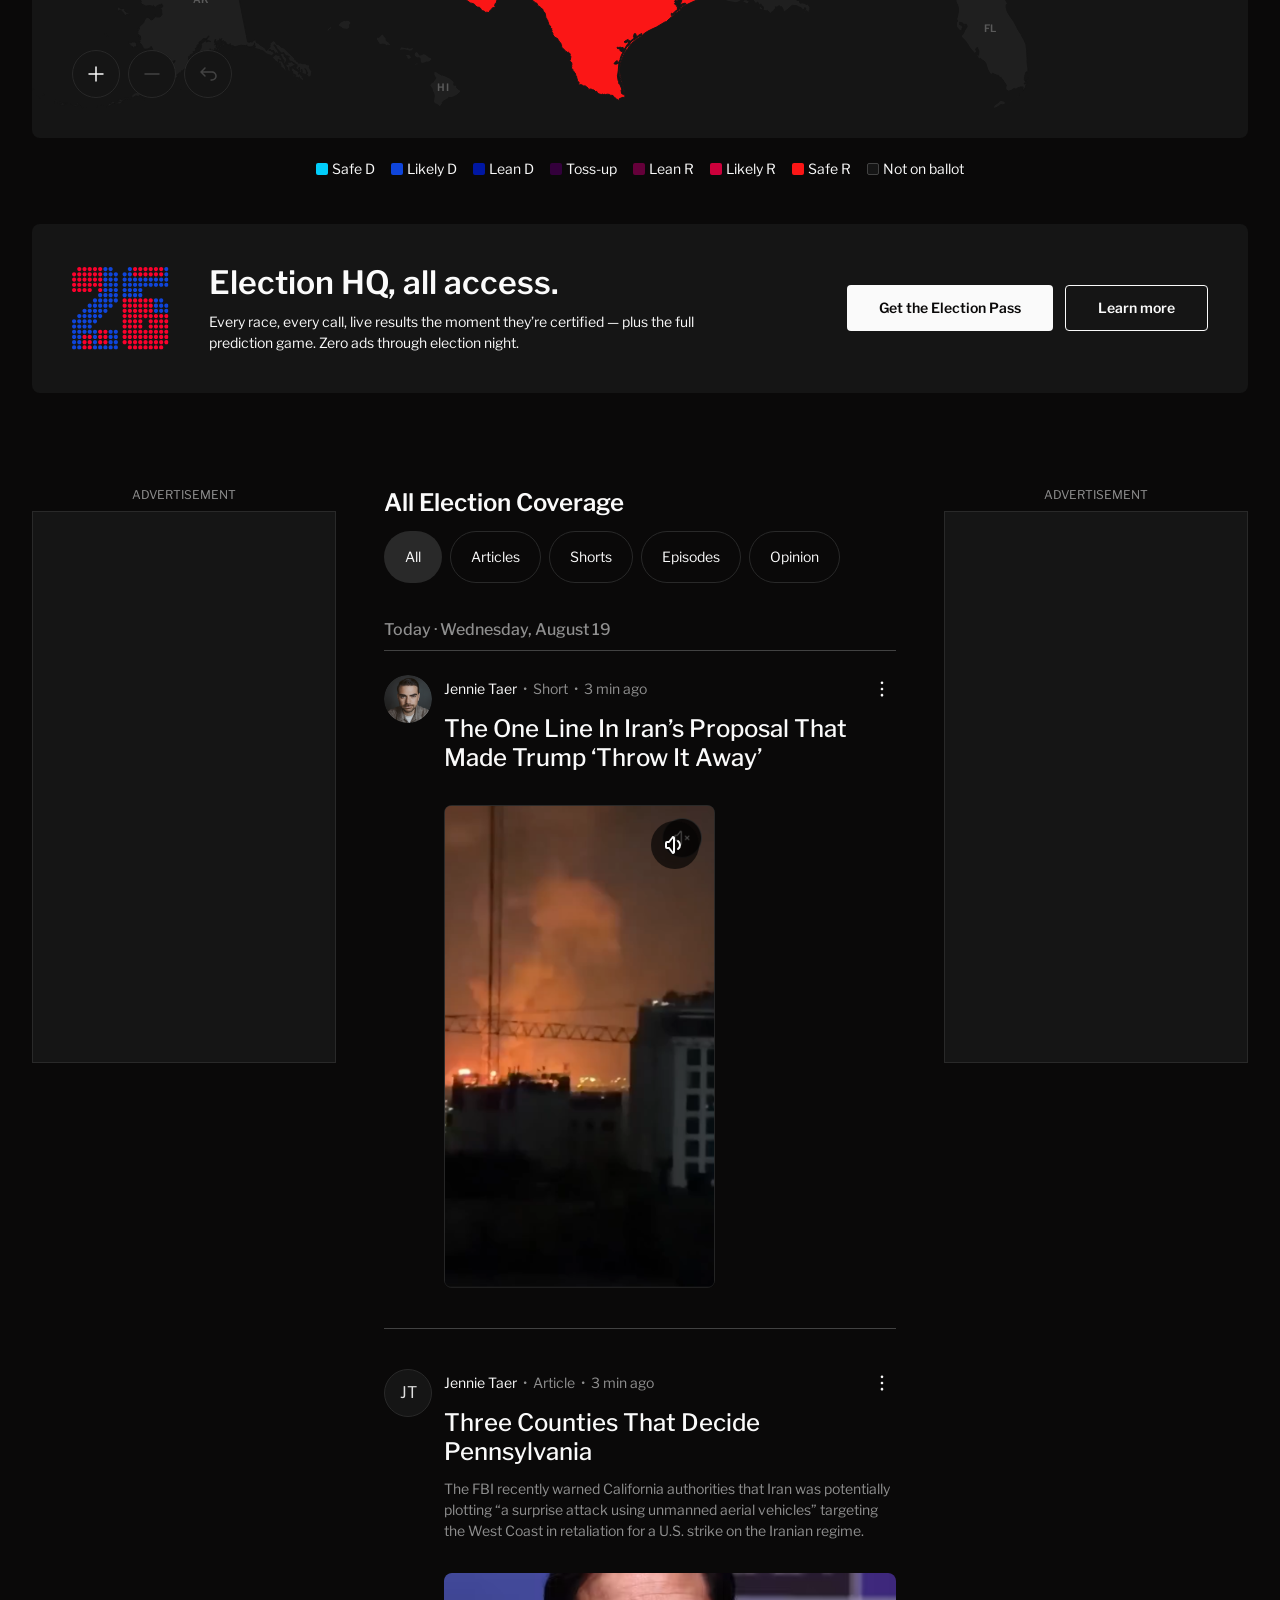
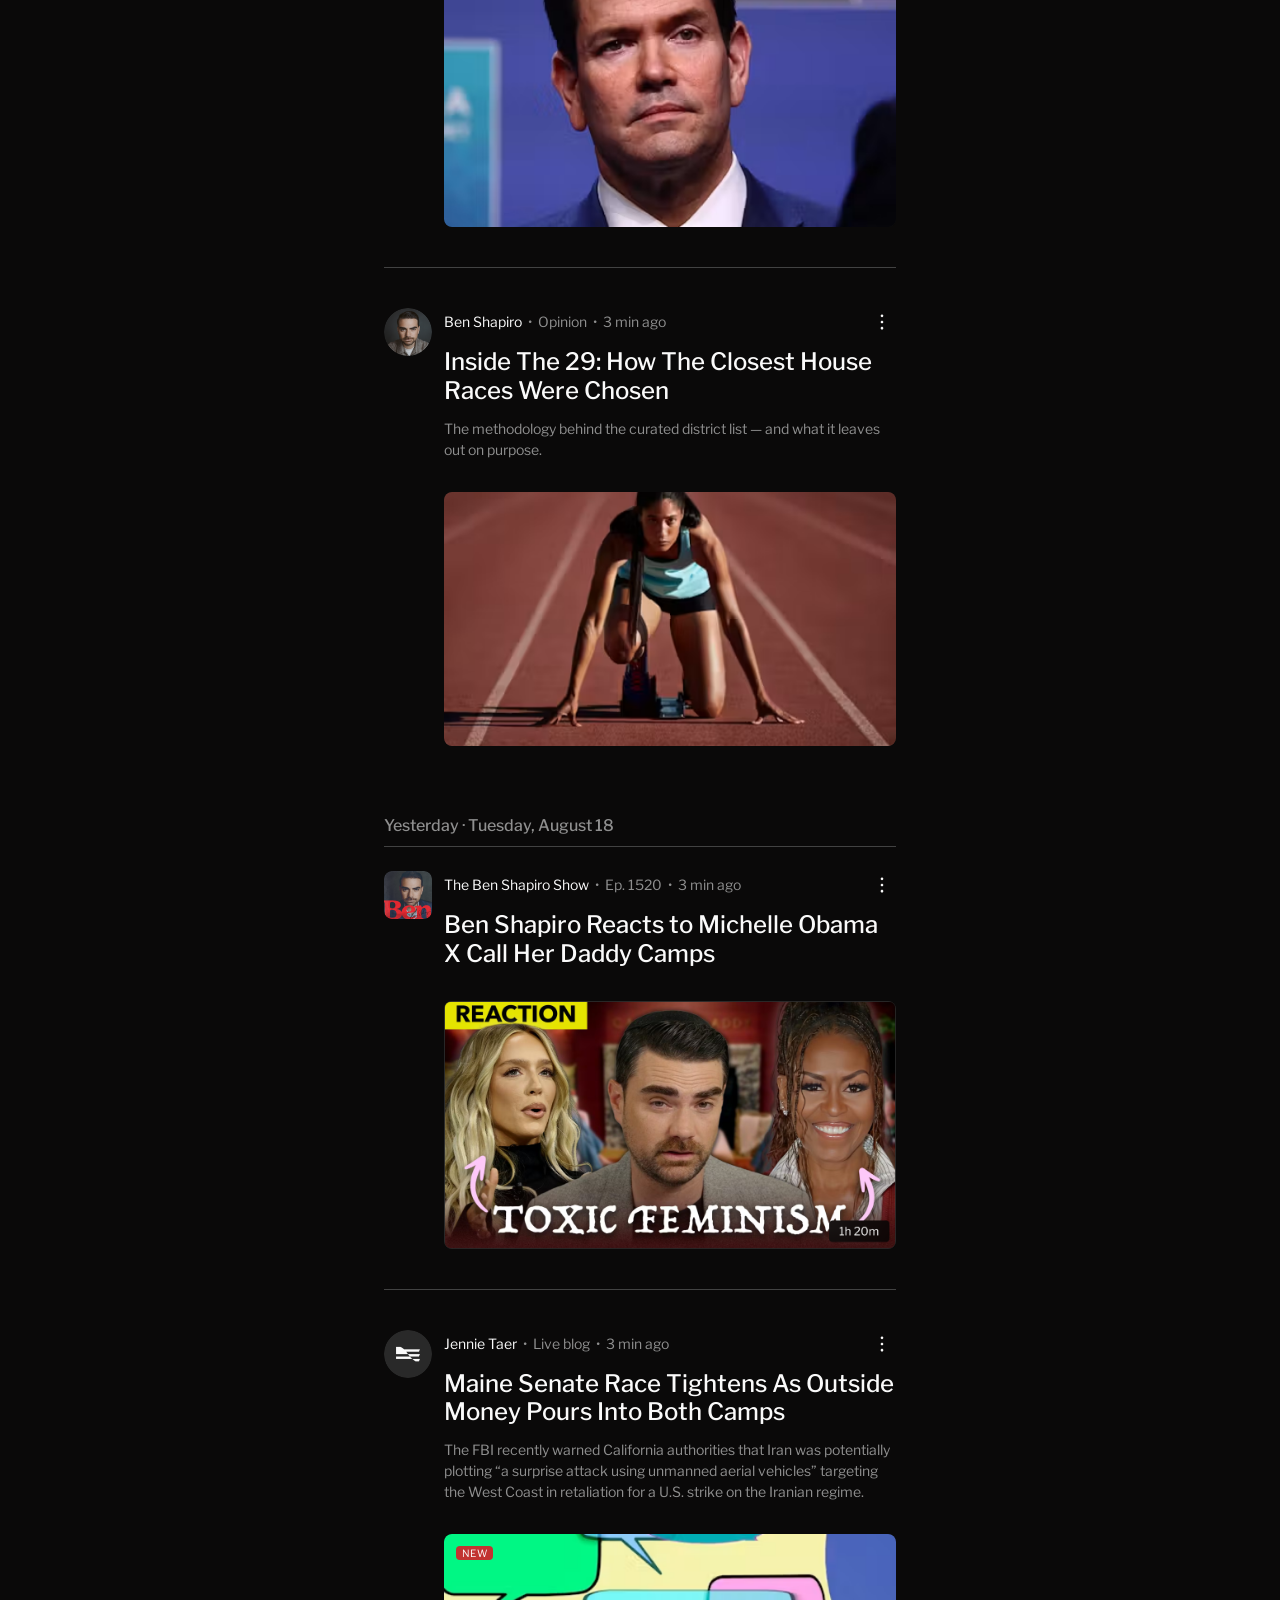
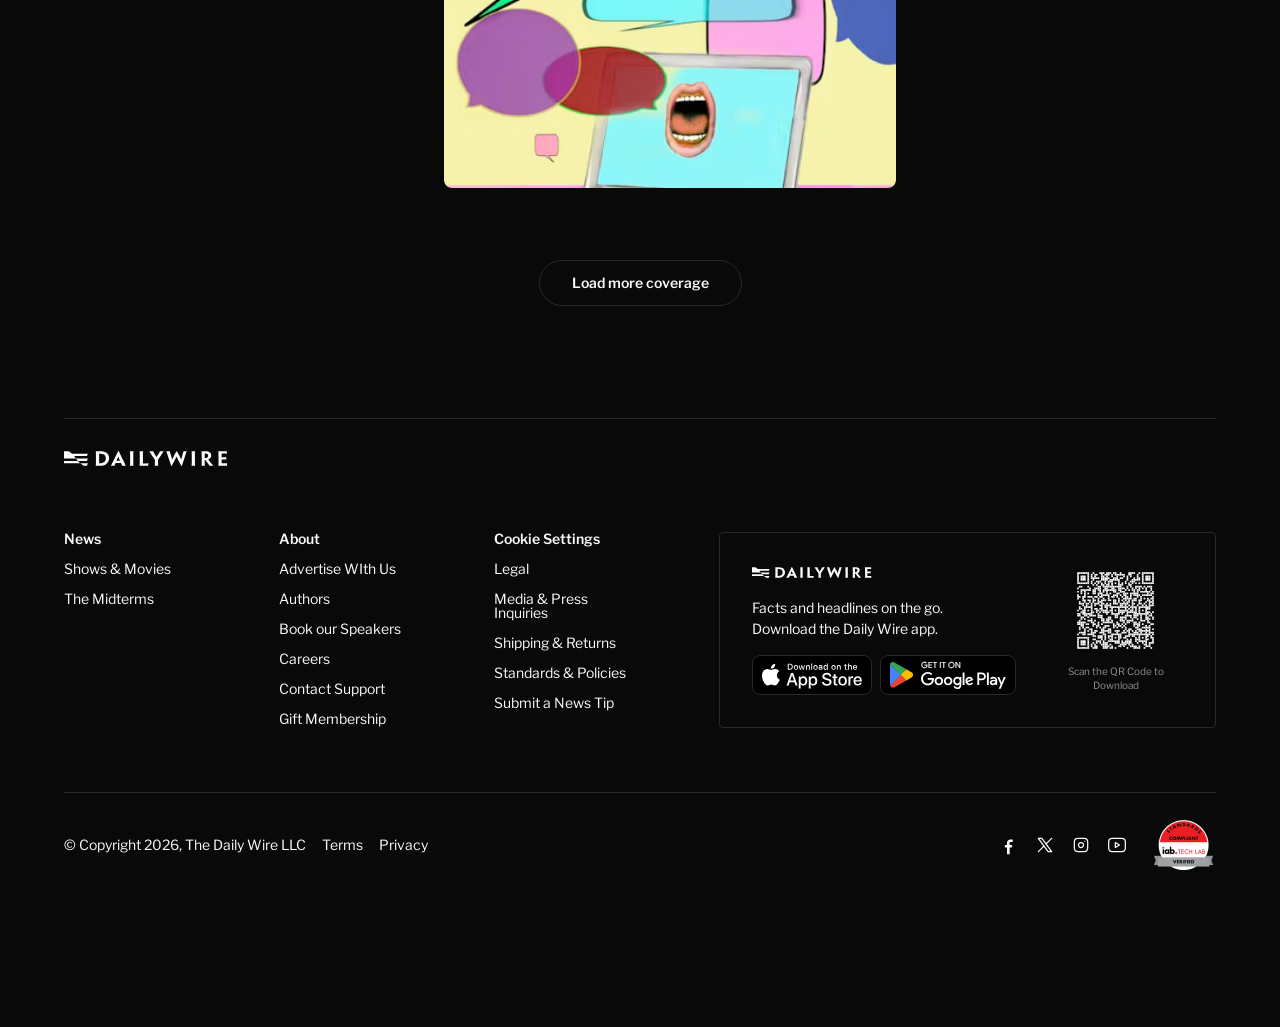
==== commit 47023b7f: "Square the show cover, align the mobile card like a post, animate the swap A show's cover is a squar" ====
--- a/index.html
+++ b/index.html
@@ -8,7 +8,7 @@
 <link rel="preconnect" href="https://fonts.gstatic.com" crossorigin>
 <link href="https://fonts.googleapis.com/css2?family=Libre+Franklin:wght@400;500;600;800&family=Inter:wght@600&display=swap" rel="stylesheet">
 <link rel="stylesheet" href="css/tokens.css?v=a65aa919">
-<link rel="stylesheet" href="css/app.css?v=49c12527">
+<link rel="stylesheet" href="css/app.css?v=c3e6a6fd">
 </head>
 <body>
 
@@ -289,7 +289,6 @@
           </div>
           <figure class="card__media">
             <img src="assets/img/feed-thumb-ep.png" alt="" width="548" height="300">
-            <span class="card__badge">1h 20m</span>
           </figure>
         </div>
       </article>
@@ -408,6 +407,6 @@
      cache-busting the stylesheet links get. Stamped by scripts/stamp_assets.py. -->
 <script>window.EH_ASSET_V = "e9a87b6e";</script>
 <script src="js/data.js?v=a6fd2dd5"></script>
-<script src="js/app.js?v=a1c33979"></script>
+<script src="js/app.js?v=d0b81fc5"></script>
 </body>
 </html>
--- a/css/app.css
+++ b/css/app.css
@@ -550,6 +550,9 @@
   border-radius: var(--radius-full);
   object-fit: cover;
 }
+/* a show's cover is a square, not a face — the frame draws the episode card
+   with a Show Thumbnail where the others carry a Host Image */
+.card[data-kind="episode"] .card__avatar { border-radius: var(--radius-md); }
 .card__avatar--initials {
   display: grid;
   place-items: center;
@@ -607,18 +610,6 @@
 }
 .card__mute .icon { width: 24px; height: 24px; }
 
-.card__badge {
-  position: absolute;
-  right: var(--space-lg);
-  bottom: var(--space-lg);
-  padding: var(--space-sm) var(--space-lg);
-  border-radius: var(--radius-sm);
-  background: color-mix(in srgb, var(--color-overlay-neutral-strong) 60%, transparent);
-  backdrop-filter: blur(30px);
-  font-size: var(--font-size-sm);
-  line-height: 1;
-  color: var(--color-text-always-light);
-}
 .card__flag {
   position: absolute;
   top: var(--space-lg); left: var(--space-lg);
@@ -878,6 +869,15 @@
   /* the avatar gutter is worth 48px of a 393 screen only on desktop */
   .card { gap: var(--space-md); }
   .card__avatar { width: 32px; height: 32px; }
+  /* Twitter's alignment: the meta line starts at the avatar's top rather than
+     centring against it, and the block below closes up, so avatar, byline and
+     post read as one column. The dots button is pulled back onto the line it
+     would otherwise stretch. */
+  .card__meta { min-height: 0; align-items: flex-start; }
+  .meta-list { padding-top: 2px; }
+  .card__meta .icon-btn { margin-top: -6px; }
+  .card__main { gap: var(--space-md); }
+  .card__text { gap: var(--space-md); }
   .card__avatar--initials { font-size: var(--font-size-xs); }
   .card__title { font-size: var(--font-size-lg); line-height: 1.25; }
   .card__main > .card__media { margin-top: var(--space-xl); }
@@ -940,6 +940,11 @@
    inverse-coloured outline, neighbours recede. */
 .usmap { --sel-stroke: 2; }
 .state .st { transition: fill var(--dur-medium) var(--ease), filter var(--dur-short) var(--ease); }
+/* on a race/source swap each state waits for its own x before recolouring, so
+   the new map sweeps in from the left instead of flipping in one frame */
+.map-card.is-swapping .state .st {
+  transition: fill var(--dur-long) var(--ease) var(--swap-delay, 0ms);
+}
 .state { outline: none; }
 .state:focus-visible .st {
   stroke: var(--color-border-inverse-bold);
